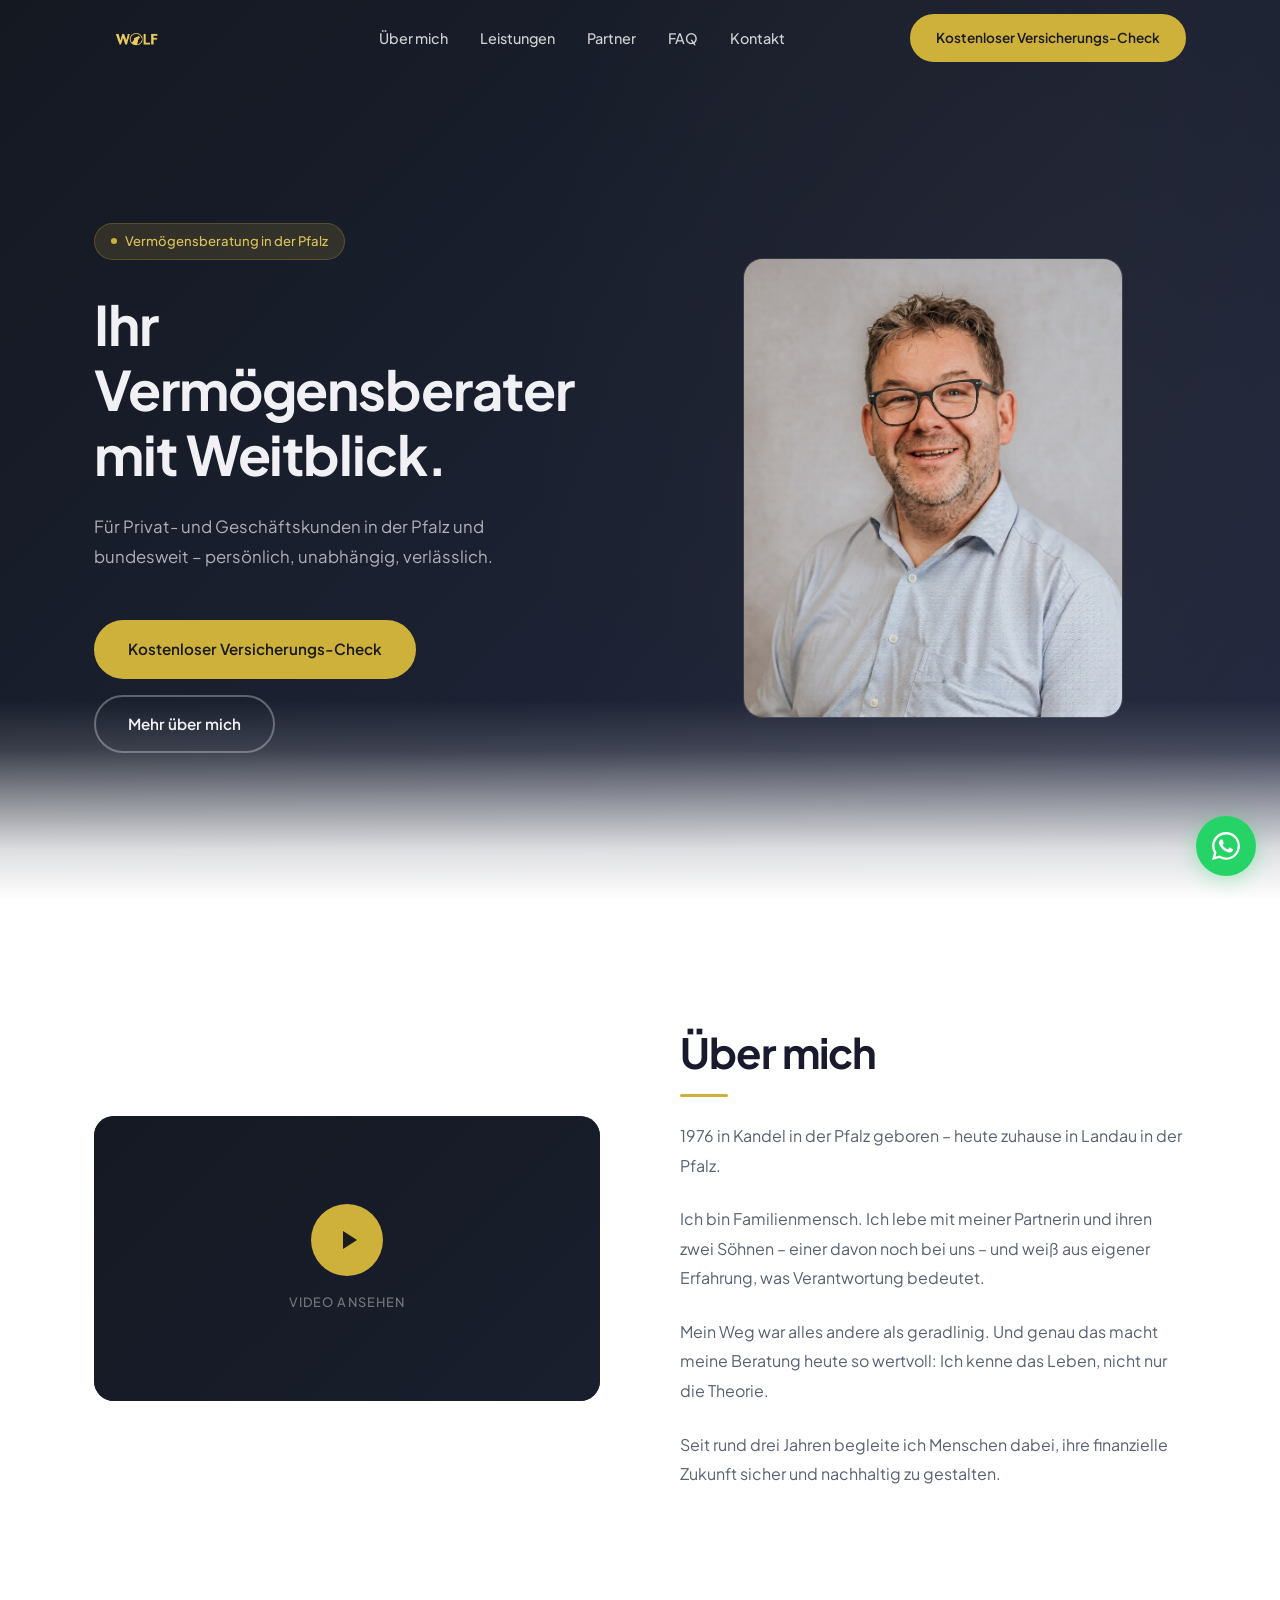
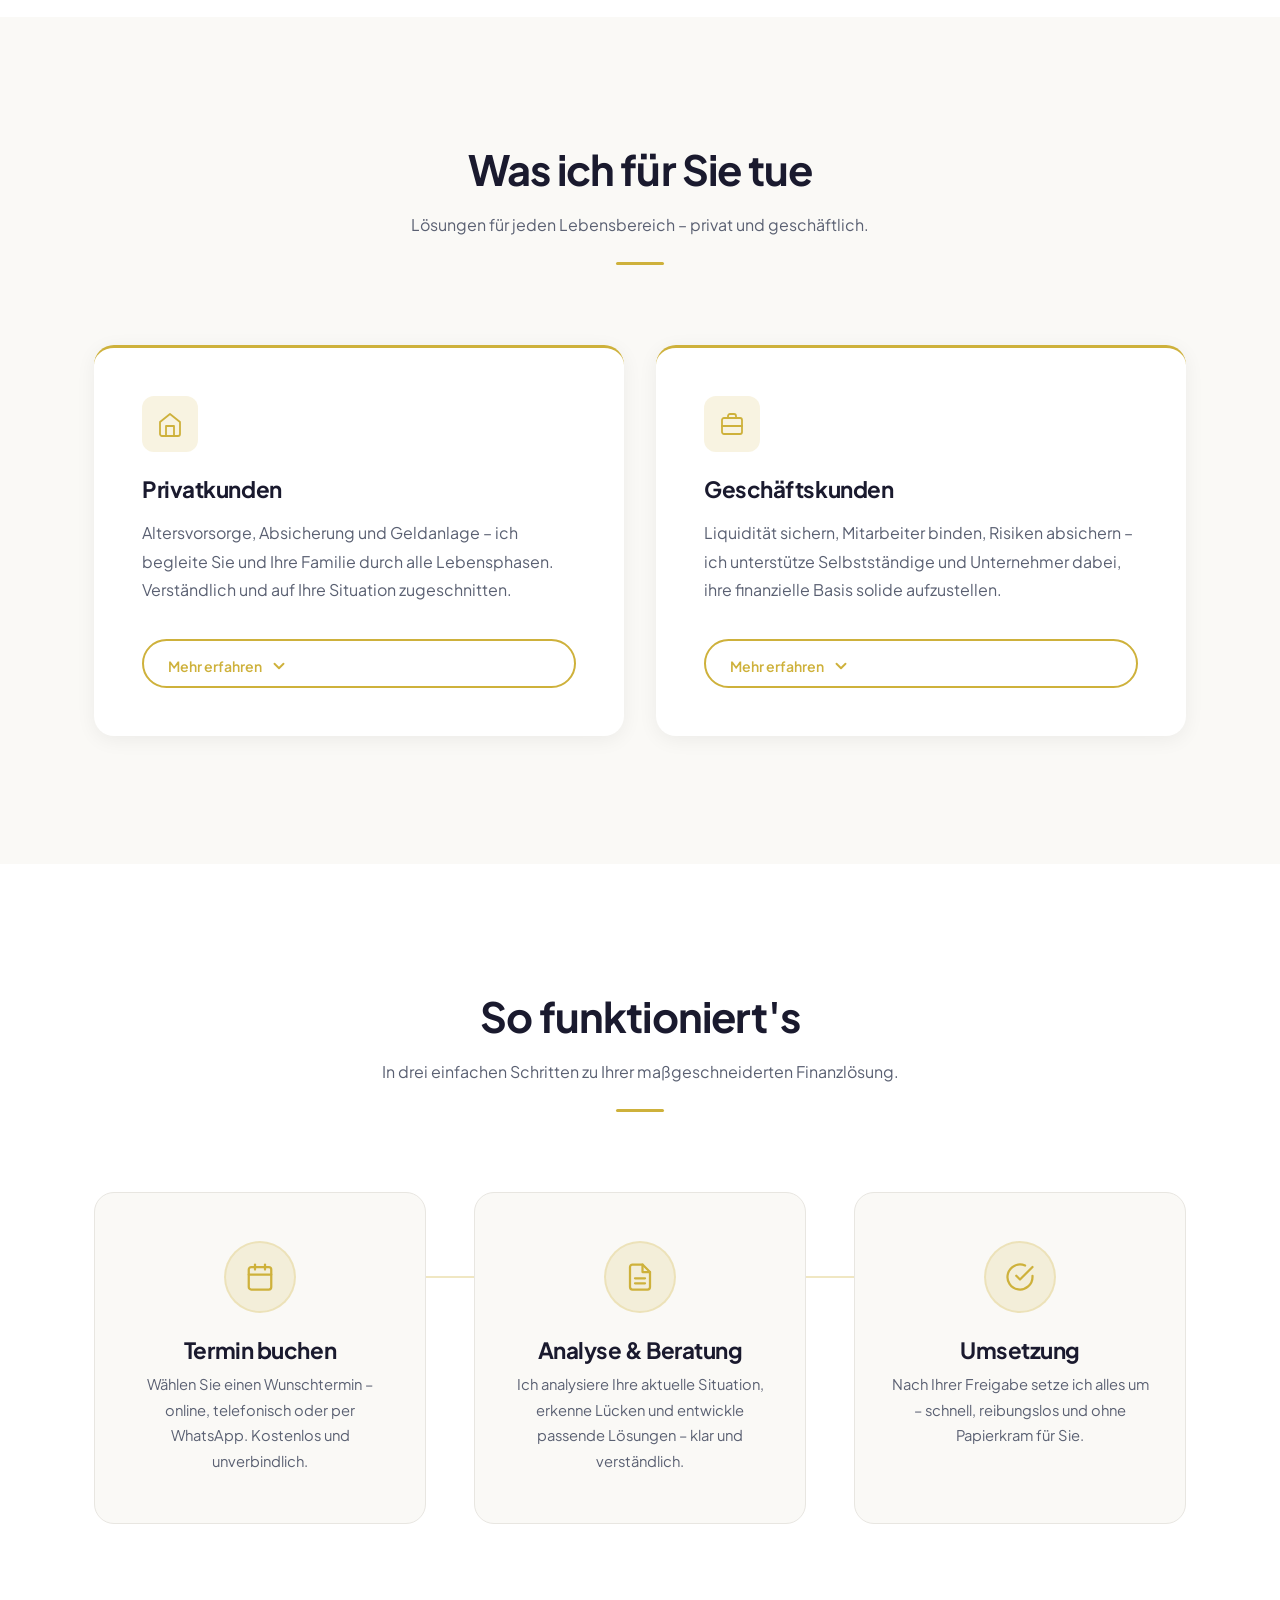
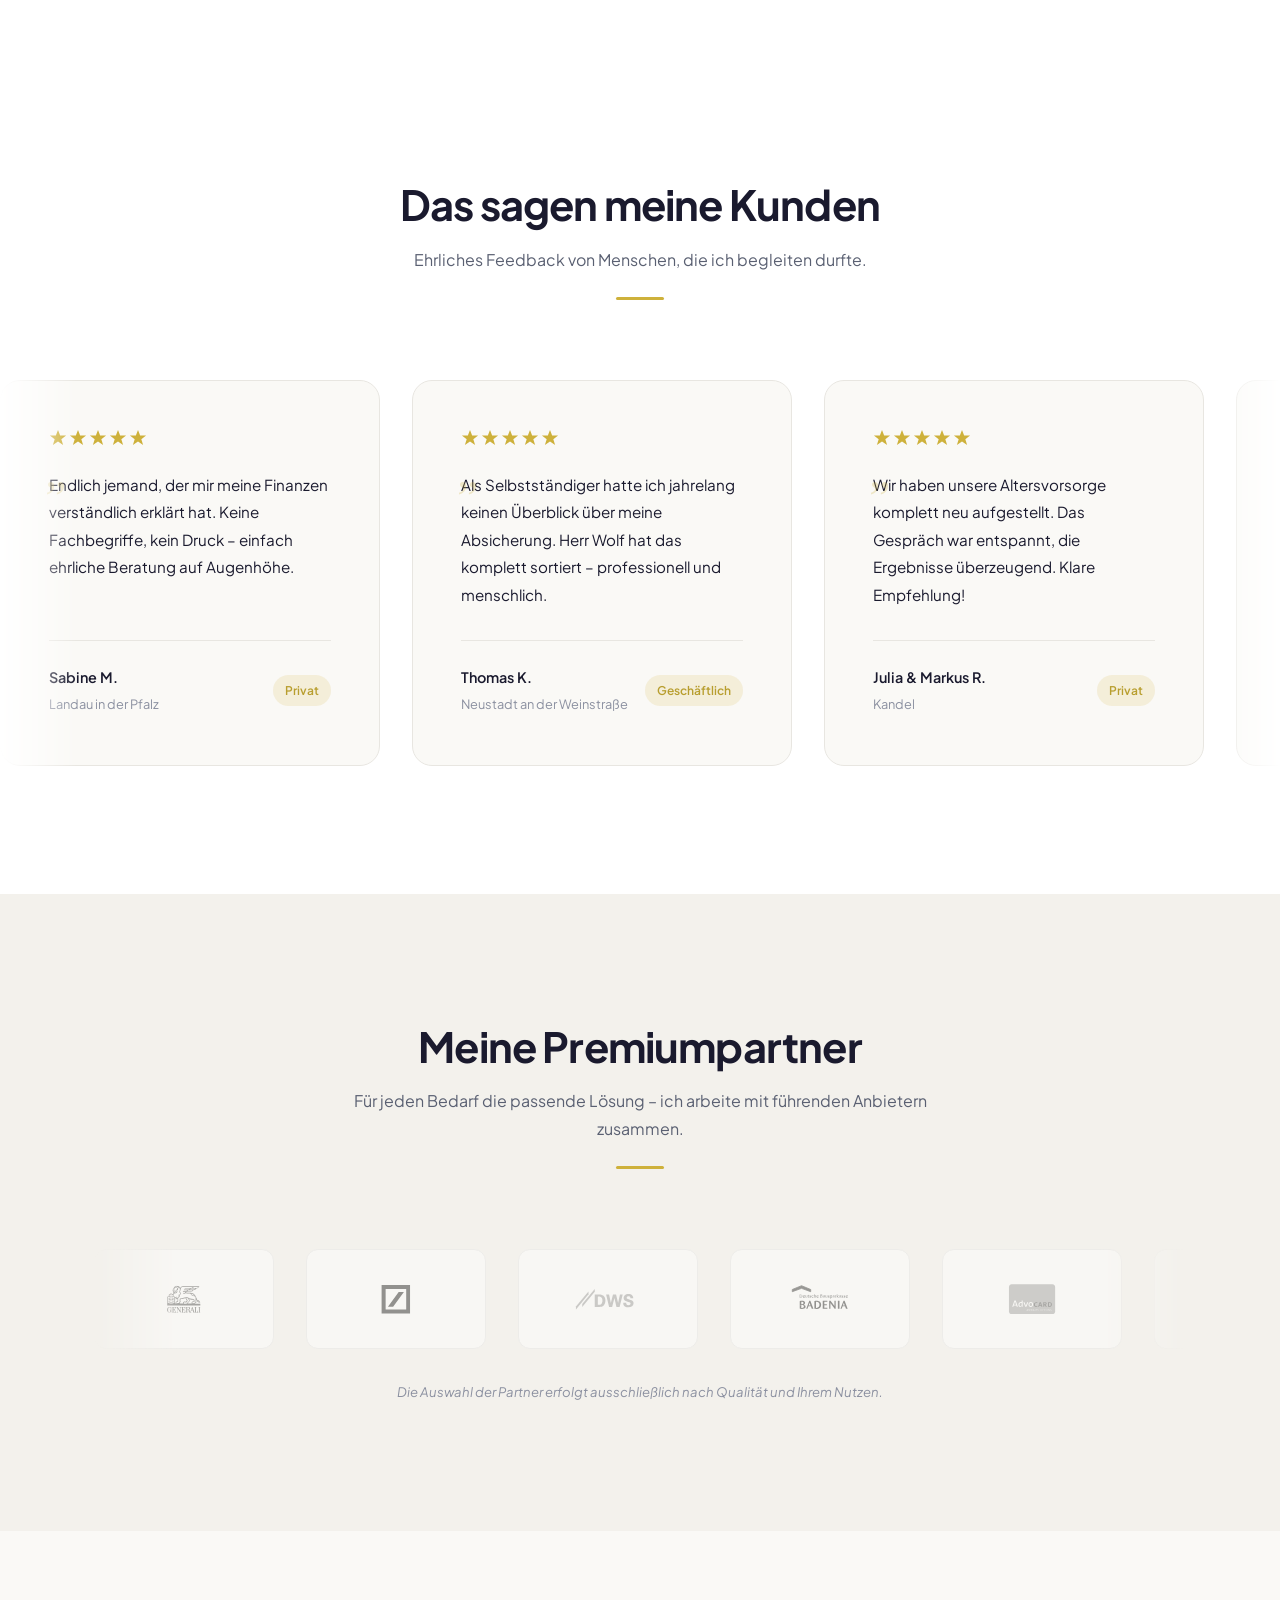
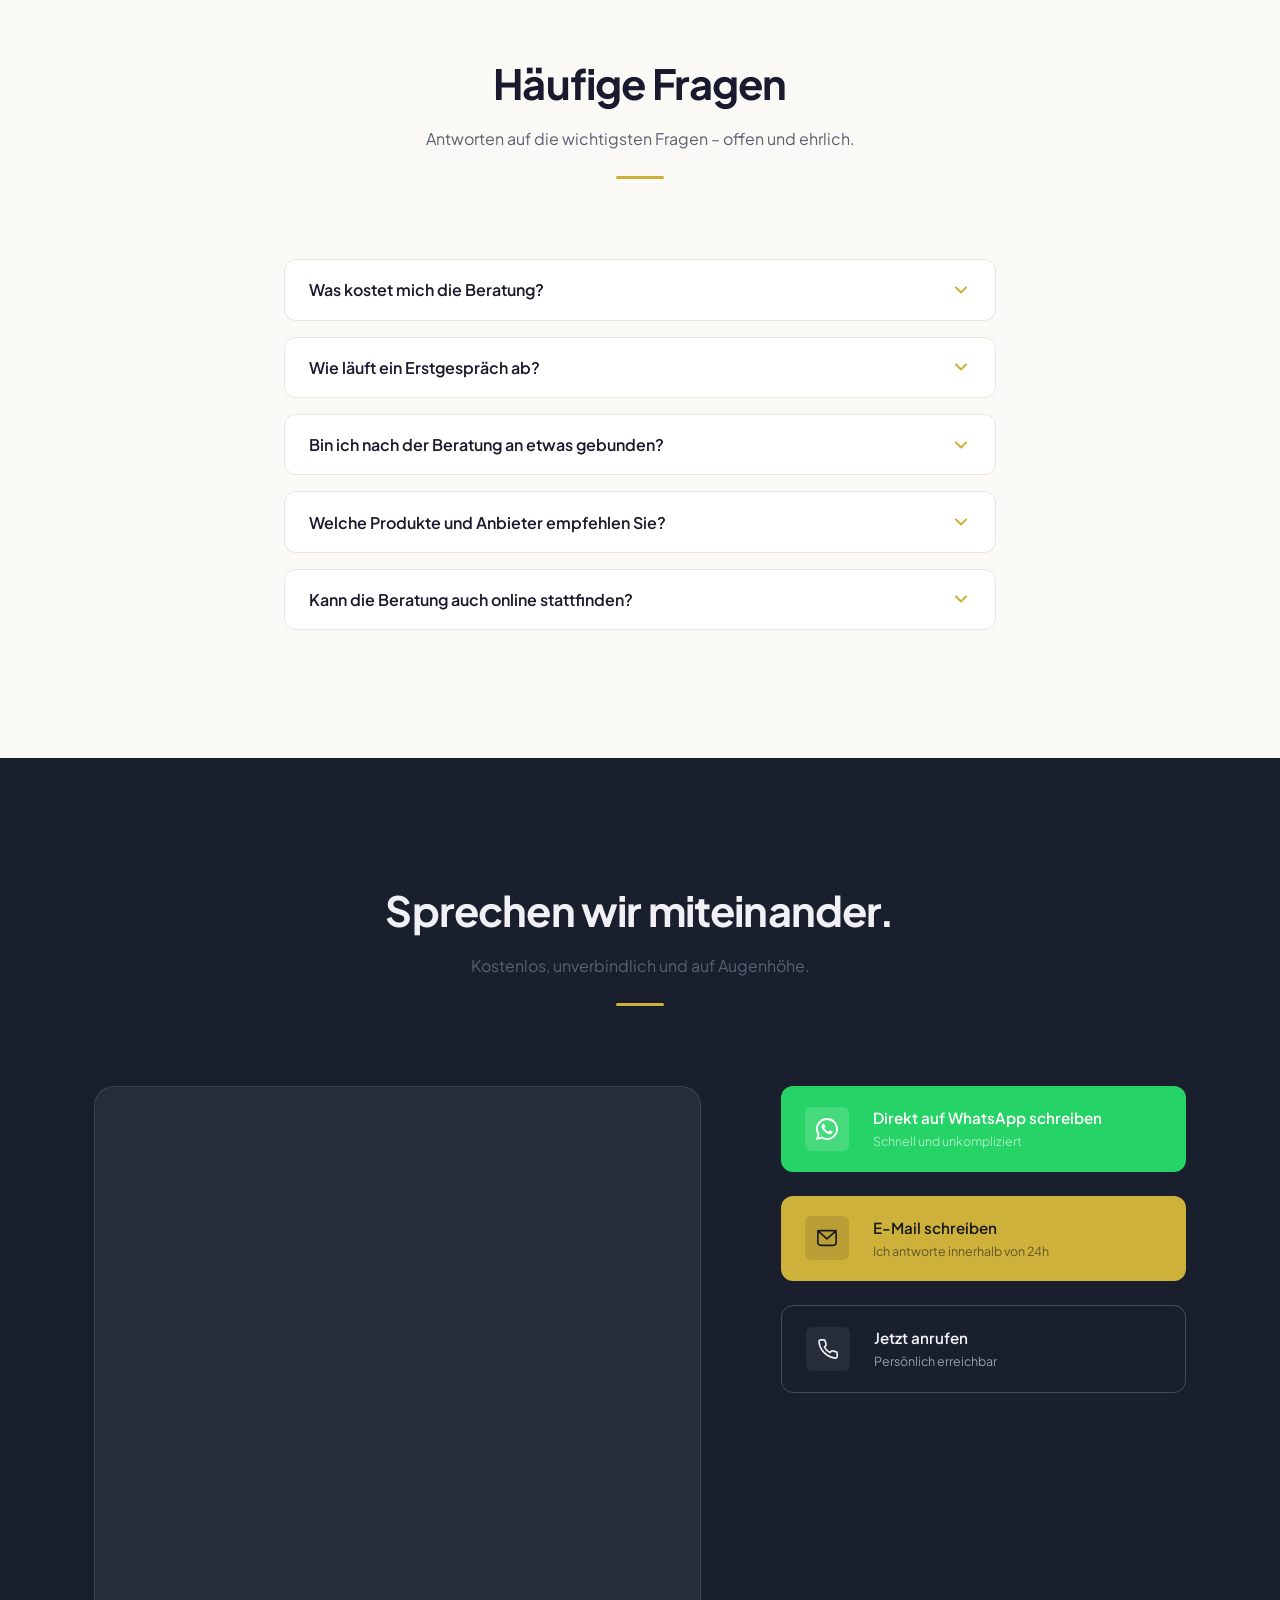
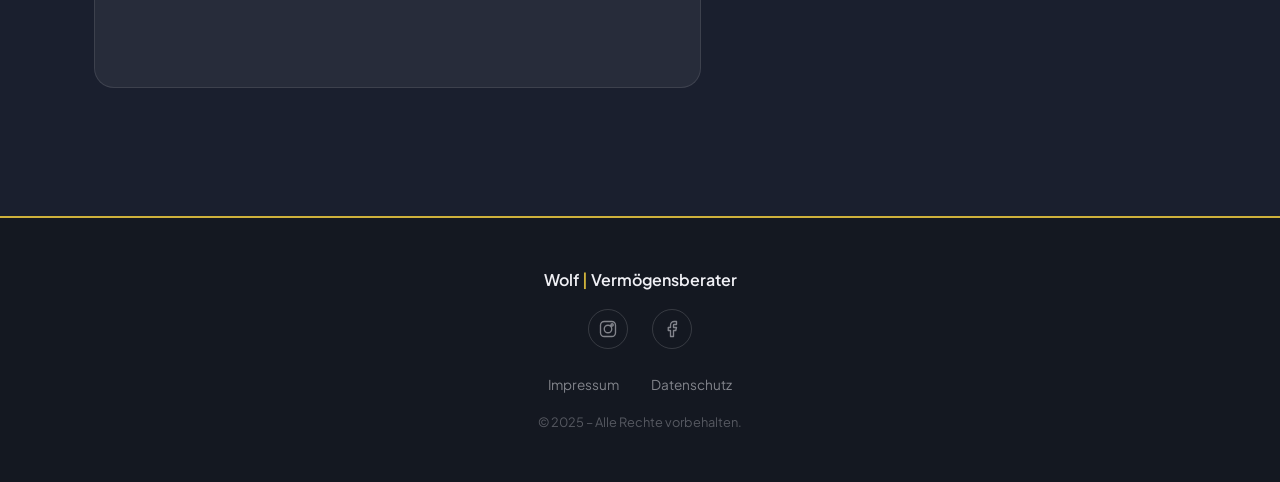
==== index.html @ 0f357155 "fix: move hero section higher on mobile Reduced top padding on tablet (1024px) and mobile (640px) br" ====
<!DOCTYPE html>
<html lang="de">
<head>
  <meta charset="UTF-8">
  <meta name="viewport" content="width=device-width, initial-scale=1.0">
  <title>Wolf – Ihr Vermögensberater in Landau in der Pfalz</title>
  <meta name="description" content="Persönliche Finanzberatung für Privat- und Geschäftskunden in der Pfalz. Altersvorsorge, Absicherung, Geldanlage – jetzt kostenlosen Versicherungs-Check vereinbaren.">
  <meta property="og:title" content="Wolf – Ihr Vermögensberater in Landau in der Pfalz">
  <meta property="og:description" content="Persönliche Finanzberatung für Privat- und Geschäftskunden in der Pfalz. Altersvorsorge, Absicherung, Geldanlage.">
  <meta property="og:type" content="website">
  <meta property="og:locale" content="de_DE">
  <link rel="icon" href="images/wolf-icon.jpeg" type="image/jpeg">
  <link rel="preconnect" href="https://fonts.googleapis.com">
  <link rel="preconnect" href="https://fonts.gstatic.com" crossorigin>
  <link href="https://fonts.googleapis.com/css2?family=Plus+Jakarta+Sans:ital,wght@0,300;0,400;0,500;0,600;0,700;0,800;1,400;1,500&display=swap" rel="stylesheet">
  <link rel="stylesheet" href="css/style.css?v=6">
</head>
<body>

  <!-- ========== NAVIGATION ========== -->
  <nav class="nav" id="nav">
    <div class="nav__container">
      <a class="nav__logo" href="#hero" aria-label="Wolf Vermögensberatung – Startseite">
        <img src="images/wolf-logo-gold.png" alt="Wolf Vermögensberatung Logo" class="nav__logo-white" width="160" height="44">
        <img src="images/wolf-logo-dark.png" alt="Wolf Vermögensberatung Logo" class="nav__logo-dark" width="160" height="44">
      </a>
      <div class="nav__links" id="navLinks">
        <a href="#ueber-mich">Über mich</a>
        <a href="#leistungen">Leistungen</a>
        <a href="#partner">Partner</a>
        <a href="#faq">FAQ</a>
        <a href="#kontakt">Kontakt</a>
        <a href="#kontakt" class="btn btn--gold nav__mobile-cta">Kostenloser Versicherungs-Check</a>
      </div>
      <a href="#kontakt" class="nav__cta btn btn--gold">Kostenloser Versicherungs-Check</a>
      <button class="nav__hamburger" id="hamburger" aria-label="Menü öffnen">
        <span></span>
        <span></span>
        <span></span>
      </button>
    </div>
  </nav>

  <!-- ========== HERO ========== -->
  <section class="hero" id="hero">
    <div class="hero__container">
      <div class="hero__content">
        <div class="hero__badge reveal">
          <span></span> Vermögensberatung in der Pfalz
        </div>
        <h1 class="reveal reveal-delay-1">Ihr Vermögensberater<br>mit Weitblick.</h1>
        <p class="reveal reveal-delay-2">Für Privat- und Geschäftskunden in der Pfalz und bundesweit – persönlich, unabhängig, verlässlich.</p>
        <div class="hero__ctas reveal reveal-delay-3">
          <a href="#kontakt" class="btn btn--gold">Kostenloser Versicherungs-Check</a>
          <a href="#ueber-mich" class="btn btn--ghost">Mehr über mich</a>
        </div>
      </div>
      <div class="hero__portrait reveal reveal-delay-2">
        <div class="hero__portrait-frame">
          <img src="images/portrait.jpg" alt="Wolf – Ihr Vermögensberater in Landau in der Pfalz, lächelnd im hellblauen Hemd" class="hero__portrait-img">
        </div>
      </div>
    </div>
    <div class="hero__scroll">
      <div class="hero__scroll-line"></div>
    </div>
  </section>

  <!-- ========== ÜBER MICH ========== -->
  <section class="about" id="ueber-mich">
    <div class="about__container">
      <div class="about__video reveal">
        <div class="about__video-overlay">
          <button class="about__play-btn" aria-label="Video abspielen">
            <svg viewBox="0 0 24 24" xmlns="http://www.w3.org/2000/svg">
              <polygon points="6,3 20,12 6,21"/>
            </svg>
          </button>
          <span class="about__video-label">Video ansehen</span>
        </div>
      </div>
      <div class="about__content">
        <h2 class="reveal">Über mich</h2>
        <p class="reveal reveal-delay-1">1976 in Kandel in der Pfalz geboren – heute zuhause in Landau in der Pfalz.</p>
        <p class="reveal reveal-delay-2">Ich bin Familienmensch. Ich lebe mit meiner Partnerin und ihren zwei Söhnen – einer davon noch bei uns – und weiß aus eigener Erfahrung, was Verantwortung bedeutet.</p>
        <p class="reveal reveal-delay-3">Mein Weg war alles andere als geradlinig. Und genau das macht meine Beratung heute so wertvoll: Ich kenne das Leben, nicht nur die Theorie.</p>
        <p class="reveal reveal-delay-4">Seit rund drei Jahren begleite ich Menschen dabei, ihre finanzielle Zukunft sicher und nachhaltig zu gestalten.</p>
      </div>
    </div>
  </section>

  <!-- ========== LEISTUNGEN ========== -->
  <section class="services" id="leistungen">
    <div class="services__container">
      <div class="section__header reveal">
        <h2>Was ich für Sie tue</h2>
        <p>Lösungen für jeden Lebensbereich – privat und geschäftlich.</p>
      </div>
      <div class="services__grid">
        <!-- Privatkunden -->
        <div class="services__card reveal">
          <div class="services__card-icon">
            <svg viewBox="0 0 28 28" xmlns="http://www.w3.org/2000/svg">
              <path d="M4 12L14 4l10 8v12a2 2 0 01-2 2H6a2 2 0 01-2-2V12z"/>
              <path d="M10 26V16h8v10"/>
            </svg>
          </div>
          <h3>Privatkunden</h3>
          <p>Altersvorsorge, Absicherung und Geldanlage – ich begleite Sie und Ihre Familie durch alle Lebensphasen. Verständlich und auf Ihre Situation zugeschnitten.</p>
          <div class="services__card-details">
            <ul>
              <li>
                <strong>Altersvorsorge</strong>
                <span>Riester, Rürup, betriebliche & private Vorsorge – individuell auf Ihre Lebenssituation abgestimmt.</span>
              </li>
              <li>
                <strong>Absicherung</strong>
                <span>Berufsunfähigkeit, Haftpflicht, Hausrat, Rechtsschutz – lückenloser Schutz für Sie und Ihre Familie.</span>
              </li>
              <li>
                <strong>Geldanlage</strong>
                <span>Fonds, ETFs und Vermögensaufbau – nachhaltig und auf Ihre Ziele zugeschnitten.</span>
              </li>
              <li>
                <strong>Krankenversicherung</strong>
                <span>GKV-Optimierung oder PKV-Wechsel – transparenter Vergleich und beste Konditionen.</span>
              </li>
            </ul>
            <a href="#kontakt" class="btn btn--gold">Jetzt beraten lassen</a>
          </div>
          <button class="services__card-toggle" aria-expanded="false" aria-label="Details anzeigen">
            <span>Mehr erfahren</span>
            <svg viewBox="0 0 24 24" xmlns="http://www.w3.org/2000/svg"><polyline points="6 9 12 15 18 9"/></svg>
          </button>
        </div>
        <!-- Geschäftskunden -->
        <div class="services__card reveal reveal-delay-1">
          <div class="services__card-icon">
            <svg viewBox="0 0 28 28" xmlns="http://www.w3.org/2000/svg">
              <rect x="4" y="8" width="20" height="16" rx="2"/>
              <path d="M10 8V6a2 2 0 012-2h4a2 2 0 012 2v2"/>
              <line x1="4" y1="16" x2="24" y2="16"/>
            </svg>
          </div>
          <h3>Geschäftskunden</h3>
          <p>Liquidität sichern, Mitarbeiter binden, Risiken absichern – ich unterstütze Selbstständige und Unternehmer dabei, ihre finanzielle Basis solide aufzustellen.</p>
          <div class="services__card-details">
            <ul>
              <li>
                <strong>Betriebliche Altersvorsorge</strong>
                <span>Attraktive bAV-Modelle zur Mitarbeiterbindung mit steuerlichen Vorteilen für Arbeitgeber und Arbeitnehmer.</span>
              </li>
              <li>
                <strong>Betriebliche Absicherung</strong>
                <span>Betriebshaftpflicht, Cyberversicherung, Geschäftsinhalte – Ihr Unternehmen rundum geschützt.</span>
              </li>
              <li>
                <strong>Liquiditätsmanagement</strong>
                <span>Cashflow-Optimierung und strategische Rücklagenbildung für nachhaltiges Wachstum.</span>
              </li>
              <li>
                <strong>Schlüsselpersonenabsicherung</strong>
                <span>Schutz gegen den Ausfall wichtiger Mitarbeiter und Geschäftsführer – für Ihre Betriebskontinuität.</span>
              </li>
            </ul>
            <a href="#kontakt" class="btn btn--gold">Jetzt beraten lassen</a>
          </div>
          <button class="services__card-toggle" aria-expanded="false" aria-label="Details anzeigen">
            <span>Mehr erfahren</span>
            <svg viewBox="0 0 24 24" xmlns="http://www.w3.org/2000/svg"><polyline points="6 9 12 15 18 9"/></svg>
          </button>
        </div>
      </div>
    </div>
  </section>

  <!-- ========== SO FUNKTIONIERT'S ========== -->
  <section class="process" id="prozess">
    <div class="process__container">
      <div class="section__header reveal">
        <h2>So funktioniert's</h2>
        <p>In drei einfachen Schritten zu Ihrer maßgeschneiderten Finanzlösung.</p>
      </div>
      <div class="process__steps">
        <div class="process__card reveal">
          <div class="process__card-icon">
            <svg viewBox="0 0 24 24" xmlns="http://www.w3.org/2000/svg">
              <rect x="3" y="4" width="18" height="18" rx="2"/>
              <line x1="16" y1="2" x2="16" y2="6"/>
              <line x1="8" y1="2" x2="8" y2="6"/>
              <line x1="3" y1="10" x2="21" y2="10"/>
            </svg>
          </div>
          <h3>Termin buchen</h3>
          <p>Wählen Sie einen Wunschtermin – online, telefonisch oder per WhatsApp. Kostenlos und unverbindlich.</p>
        </div>
        <div class="process__card reveal reveal-delay-1">
          <div class="process__card-icon">
            <svg viewBox="0 0 24 24" xmlns="http://www.w3.org/2000/svg">
              <path d="M14 2H6a2 2 0 00-2 2v16a2 2 0 002 2h12a2 2 0 002-2V8z"/>
              <polyline points="14 2 14 8 20 8"/>
              <line x1="16" y1="13" x2="8" y2="13"/>
              <line x1="16" y1="17" x2="8" y2="17"/>
            </svg>
          </div>
          <h3>Analyse & Beratung</h3>
          <p>Ich analysiere Ihre aktuelle Situation, erkenne Lücken und entwickle passende Lösungen – klar und verständlich.</p>
        </div>
        <div class="process__card reveal reveal-delay-2">
          <div class="process__card-icon">
            <svg viewBox="0 0 24 24" xmlns="http://www.w3.org/2000/svg">
              <path d="M22 11.08V12a10 10 0 11-5.93-9.14"/>
              <polyline points="22 4 12 14.01 9 11.01"/>
            </svg>
          </div>
          <h3>Umsetzung</h3>
          <p>Nach Ihrer Freigabe setze ich alles um – schnell, reibungslos und ohne Papierkram für Sie.</p>
        </div>
      </div>
    </div>
  </section>

  <!-- ========== KUNDENERFOLGE ========== -->
  <section class="testimonials" id="kundenerfolge">
    <div class="testimonials__container">
      <div class="section__header reveal">
        <h2>Das sagen meine Kunden</h2>
        <p>Ehrliches Feedback von Menschen, die ich begleiten durfte.</p>
      </div>
      <div class="testimonials__slider reveal">
        <div class="testimonials__track">
          <!-- Original set -->
          <div class="testimonial-card">
            <div class="testimonial-card__stars">
              <svg viewBox="0 0 20 20" fill="currentColor"><path d="M10 1l2.39 6.34H19l-5.3 4.03 1.97 6.53L10 13.97 4.34 17.9l1.97-6.53L1 7.34h6.61z"/></svg>
              <svg viewBox="0 0 20 20" fill="currentColor"><path d="M10 1l2.39 6.34H19l-5.3 4.03 1.97 6.53L10 13.97 4.34 17.9l1.97-6.53L1 7.34h6.61z"/></svg>
              <svg viewBox="0 0 20 20" fill="currentColor"><path d="M10 1l2.39 6.34H19l-5.3 4.03 1.97 6.53L10 13.97 4.34 17.9l1.97-6.53L1 7.34h6.61z"/></svg>
              <svg viewBox="0 0 20 20" fill="currentColor"><path d="M10 1l2.39 6.34H19l-5.3 4.03 1.97 6.53L10 13.97 4.34 17.9l1.97-6.53L1 7.34h6.61z"/></svg>
              <svg viewBox="0 0 20 20" fill="currentColor"><path d="M10 1l2.39 6.34H19l-5.3 4.03 1.97 6.53L10 13.97 4.34 17.9l1.97-6.53L1 7.34h6.61z"/></svg>
            </div>
            <p class="testimonial-card__text">Endlich jemand, der mir meine Finanzen verständlich erklärt hat. Keine Fachbegriffe, kein Druck – einfach ehrliche Beratung auf Augenhöhe.</p>
            <div class="testimonial-card__footer">
              <div>
                <span class="testimonial-card__name">Sabine M.</span>
                <span class="testimonial-card__location">Landau in der Pfalz</span>
              </div>
              <span class="testimonial-card__category">Privat</span>
            </div>
          </div>
          <div class="testimonial-card">
            <div class="testimonial-card__stars">
              <svg viewBox="0 0 20 20" fill="currentColor"><path d="M10 1l2.39 6.34H19l-5.3 4.03 1.97 6.53L10 13.97 4.34 17.9l1.97-6.53L1 7.34h6.61z"/></svg>
              <svg viewBox="0 0 20 20" fill="currentColor"><path d="M10 1l2.39 6.34H19l-5.3 4.03 1.97 6.53L10 13.97 4.34 17.9l1.97-6.53L1 7.34h6.61z"/></svg>
              <svg viewBox="0 0 20 20" fill="currentColor"><path d="M10 1l2.39 6.34H19l-5.3 4.03 1.97 6.53L10 13.97 4.34 17.9l1.97-6.53L1 7.34h6.61z"/></svg>
              <svg viewBox="0 0 20 20" fill="currentColor"><path d="M10 1l2.39 6.34H19l-5.3 4.03 1.97 6.53L10 13.97 4.34 17.9l1.97-6.53L1 7.34h6.61z"/></svg>
              <svg viewBox="0 0 20 20" fill="currentColor"><path d="M10 1l2.39 6.34H19l-5.3 4.03 1.97 6.53L10 13.97 4.34 17.9l1.97-6.53L1 7.34h6.61z"/></svg>
            </div>
            <p class="testimonial-card__text">Als Selbstständiger hatte ich jahrelang keinen Überblick über meine Absicherung. Herr Wolf hat das komplett sortiert – professionell und menschlich.</p>
            <div class="testimonial-card__footer">
              <div>
                <span class="testimonial-card__name">Thomas K.</span>
                <span class="testimonial-card__location">Neustadt an der Weinstraße</span>
              </div>
              <span class="testimonial-card__category">Geschäftlich</span>
            </div>
          </div>
          <div class="testimonial-card">
            <div class="testimonial-card__stars">
              <svg viewBox="0 0 20 20" fill="currentColor"><path d="M10 1l2.39 6.34H19l-5.3 4.03 1.97 6.53L10 13.97 4.34 17.9l1.97-6.53L1 7.34h6.61z"/></svg>
              <svg viewBox="0 0 20 20" fill="currentColor"><path d="M10 1l2.39 6.34H19l-5.3 4.03 1.97 6.53L10 13.97 4.34 17.9l1.97-6.53L1 7.34h6.61z"/></svg>
              <svg viewBox="0 0 20 20" fill="currentColor"><path d="M10 1l2.39 6.34H19l-5.3 4.03 1.97 6.53L10 13.97 4.34 17.9l1.97-6.53L1 7.34h6.61z"/></svg>
              <svg viewBox="0 0 20 20" fill="currentColor"><path d="M10 1l2.39 6.34H19l-5.3 4.03 1.97 6.53L10 13.97 4.34 17.9l1.97-6.53L1 7.34h6.61z"/></svg>
              <svg viewBox="0 0 20 20" fill="currentColor"><path d="M10 1l2.39 6.34H19l-5.3 4.03 1.97 6.53L10 13.97 4.34 17.9l1.97-6.53L1 7.34h6.61z"/></svg>
            </div>
            <p class="testimonial-card__text">Wir haben unsere Altersvorsorge komplett neu aufgestellt. Das Gespräch war entspannt, die Ergebnisse überzeugend. Klare Empfehlung!</p>
            <div class="testimonial-card__footer">
              <div>
                <span class="testimonial-card__name">Julia & Markus R.</span>
                <span class="testimonial-card__location">Kandel</span>
              </div>
              <span class="testimonial-card__category">Privat</span>
            </div>
          </div>
          <div class="testimonial-card">
            <div class="testimonial-card__stars">
              <svg viewBox="0 0 20 20" fill="currentColor"><path d="M10 1l2.39 6.34H19l-5.3 4.03 1.97 6.53L10 13.97 4.34 17.9l1.97-6.53L1 7.34h6.61z"/></svg>
              <svg viewBox="0 0 20 20" fill="currentColor"><path d="M10 1l2.39 6.34H19l-5.3 4.03 1.97 6.53L10 13.97 4.34 17.9l1.97-6.53L1 7.34h6.61z"/></svg>
              <svg viewBox="0 0 20 20" fill="currentColor"><path d="M10 1l2.39 6.34H19l-5.3 4.03 1.97 6.53L10 13.97 4.34 17.9l1.97-6.53L1 7.34h6.61z"/></svg>
              <svg viewBox="0 0 20 20" fill="currentColor"><path d="M10 1l2.39 6.34H19l-5.3 4.03 1.97 6.53L10 13.97 4.34 17.9l1.97-6.53L1 7.34h6.61z"/></svg>
              <svg viewBox="0 0 20 20" fill="currentColor"><path d="M10 1l2.39 6.34H19l-5.3 4.03 1.97 6.53L10 13.97 4.34 17.9l1.97-6.53L1 7.34h6.61z"/></svg>
            </div>
            <p class="testimonial-card__text">Herr Wolf nimmt sich die Zeit, die man braucht. Kein Schema F, sondern echte individuelle Lösungen. So stelle ich mir Beratung vor.</p>
            <div class="testimonial-card__footer">
              <div>
                <span class="testimonial-card__name">Andreas B.</span>
                <span class="testimonial-card__location">Germersheim</span>
              </div>
              <span class="testimonial-card__category">Privat</span>
            </div>
          </div>
          <div class="testimonial-card">
            <div class="testimonial-card__stars">
              <svg viewBox="0 0 20 20" fill="currentColor"><path d="M10 1l2.39 6.34H19l-5.3 4.03 1.97 6.53L10 13.97 4.34 17.9l1.97-6.53L1 7.34h6.61z"/></svg>
              <svg viewBox="0 0 20 20" fill="currentColor"><path d="M10 1l2.39 6.34H19l-5.3 4.03 1.97 6.53L10 13.97 4.34 17.9l1.97-6.53L1 7.34h6.61z"/></svg>
              <svg viewBox="0 0 20 20" fill="currentColor"><path d="M10 1l2.39 6.34H19l-5.3 4.03 1.97 6.53L10 13.97 4.34 17.9l1.97-6.53L1 7.34h6.61z"/></svg>
              <svg viewBox="0 0 20 20" fill="currentColor"><path d="M10 1l2.39 6.34H19l-5.3 4.03 1.97 6.53L10 13.97 4.34 17.9l1.97-6.53L1 7.34h6.61z"/></svg>
              <svg viewBox="0 0 20 20" fill="currentColor"><path d="M10 1l2.39 6.34H19l-5.3 4.03 1.97 6.53L10 13.97 4.34 17.9l1.97-6.53L1 7.34h6.61z"/></svg>
            </div>
            <p class="testimonial-card__text">Für mein Unternehmen hat er eine betriebliche Altersvorsorge aufgesetzt, die meine Mitarbeiter begeistert. Toller Service, schnelle Umsetzung.</p>
            <div class="testimonial-card__footer">
              <div>
                <span class="testimonial-card__name">Stefan W.</span>
                <span class="testimonial-card__location">Landau in der Pfalz</span>
              </div>
              <span class="testimonial-card__category">Geschäftlich</span>
            </div>
          </div>
          <!-- Duplicate set for seamless loop -->
          <div class="testimonial-card">
            <div class="testimonial-card__stars">
              <svg viewBox="0 0 20 20" fill="currentColor"><path d="M10 1l2.39 6.34H19l-5.3 4.03 1.97 6.53L10 13.97 4.34 17.9l1.97-6.53L1 7.34h6.61z"/></svg>
              <svg viewBox="0 0 20 20" fill="currentColor"><path d="M10 1l2.39 6.34H19l-5.3 4.03 1.97 6.53L10 13.97 4.34 17.9l1.97-6.53L1 7.34h6.61z"/></svg>
              <svg viewBox="0 0 20 20" fill="currentColor"><path d="M10 1l2.39 6.34H19l-5.3 4.03 1.97 6.53L10 13.97 4.34 17.9l1.97-6.53L1 7.34h6.61z"/></svg>
              <svg viewBox="0 0 20 20" fill="currentColor"><path d="M10 1l2.39 6.34H19l-5.3 4.03 1.97 6.53L10 13.97 4.34 17.9l1.97-6.53L1 7.34h6.61z"/></svg>
              <svg viewBox="0 0 20 20" fill="currentColor"><path d="M10 1l2.39 6.34H19l-5.3 4.03 1.97 6.53L10 13.97 4.34 17.9l1.97-6.53L1 7.34h6.61z"/></svg>
            </div>
            <p class="testimonial-card__text">Endlich jemand, der mir meine Finanzen verständlich erklärt hat. Keine Fachbegriffe, kein Druck – einfach ehrliche Beratung auf Augenhöhe.</p>
            <div class="testimonial-card__footer">
              <div>
                <span class="testimonial-card__name">Sabine M.</span>
                <span class="testimonial-card__location">Landau in der Pfalz</span>
              </div>
              <span class="testimonial-card__category">Privat</span>
            </div>
          </div>
          <div class="testimonial-card">
            <div class="testimonial-card__stars">
              <svg viewBox="0 0 20 20" fill="currentColor"><path d="M10 1l2.39 6.34H19l-5.3 4.03 1.97 6.53L10 13.97 4.34 17.9l1.97-6.53L1 7.34h6.61z"/></svg>
              <svg viewBox="0 0 20 20" fill="currentColor"><path d="M10 1l2.39 6.34H19l-5.3 4.03 1.97 6.53L10 13.97 4.34 17.9l1.97-6.53L1 7.34h6.61z"/></svg>
              <svg viewBox="0 0 20 20" fill="currentColor"><path d="M10 1l2.39 6.34H19l-5.3 4.03 1.97 6.53L10 13.97 4.34 17.9l1.97-6.53L1 7.34h6.61z"/></svg>
              <svg viewBox="0 0 20 20" fill="currentColor"><path d="M10 1l2.39 6.34H19l-5.3 4.03 1.97 6.53L10 13.97 4.34 17.9l1.97-6.53L1 7.34h6.61z"/></svg>
              <svg viewBox="0 0 20 20" fill="currentColor"><path d="M10 1l2.39 6.34H19l-5.3 4.03 1.97 6.53L10 13.97 4.34 17.9l1.97-6.53L1 7.34h6.61z"/></svg>
            </div>
            <p class="testimonial-card__text">Als Selbstständiger hatte ich jahrelang keinen Überblick über meine Absicherung. Herr Wolf hat das komplett sortiert – professionell und menschlich.</p>
            <div class="testimonial-card__footer">
              <div>
                <span class="testimonial-card__name">Thomas K.</span>
                <span class="testimonial-card__location">Neustadt an der Weinstraße</span>
              </div>
              <span class="testimonial-card__category">Geschäftlich</span>
            </div>
          </div>
          <div class="testimonial-card">
            <div class="testimonial-card__stars">
              <svg viewBox="0 0 20 20" fill="currentColor"><path d="M10 1l2.39 6.34H19l-5.3 4.03 1.97 6.53L10 13.97 4.34 17.9l1.97-6.53L1 7.34h6.61z"/></svg>
              <svg viewBox="0 0 20 20" fill="currentColor"><path d="M10 1l2.39 6.34H19l-5.3 4.03 1.97 6.53L10 13.97 4.34 17.9l1.97-6.53L1 7.34h6.61z"/></svg>
              <svg viewBox="0 0 20 20" fill="currentColor"><path d="M10 1l2.39 6.34H19l-5.3 4.03 1.97 6.53L10 13.97 4.34 17.9l1.97-6.53L1 7.34h6.61z"/></svg>
              <svg viewBox="0 0 20 20" fill="currentColor"><path d="M10 1l2.39 6.34H19l-5.3 4.03 1.97 6.53L10 13.97 4.34 17.9l1.97-6.53L1 7.34h6.61z"/></svg>
              <svg viewBox="0 0 20 20" fill="currentColor"><path d="M10 1l2.39 6.34H19l-5.3 4.03 1.97 6.53L10 13.97 4.34 17.9l1.97-6.53L1 7.34h6.61z"/></svg>
            </div>
            <p class="testimonial-card__text">Wir haben unsere Altersvorsorge komplett neu aufgestellt. Das Gespräch war entspannt, die Ergebnisse überzeugend. Klare Empfehlung!</p>
            <div class="testimonial-card__footer">
              <div>
                <span class="testimonial-card__name">Julia & Markus R.</span>
                <span class="testimonial-card__location">Kandel</span>
              </div>
              <span class="testimonial-card__category">Privat</span>
            </div>
          </div>
          <div class="testimonial-card">
            <div class="testimonial-card__stars">
              <svg viewBox="0 0 20 20" fill="currentColor"><path d="M10 1l2.39 6.34H19l-5.3 4.03 1.97 6.53L10 13.97 4.34 17.9l1.97-6.53L1 7.34h6.61z"/></svg>
              <svg viewBox="0 0 20 20" fill="currentColor"><path d="M10 1l2.39 6.34H19l-5.3 4.03 1.97 6.53L10 13.97 4.34 17.9l1.97-6.53L1 7.34h6.61z"/></svg>
              <svg viewBox="0 0 20 20" fill="currentColor"><path d="M10 1l2.39 6.34H19l-5.3 4.03 1.97 6.53L10 13.97 4.34 17.9l1.97-6.53L1 7.34h6.61z"/></svg>
              <svg viewBox="0 0 20 20" fill="currentColor"><path d="M10 1l2.39 6.34H19l-5.3 4.03 1.97 6.53L10 13.97 4.34 17.9l1.97-6.53L1 7.34h6.61z"/></svg>
              <svg viewBox="0 0 20 20" fill="currentColor"><path d="M10 1l2.39 6.34H19l-5.3 4.03 1.97 6.53L10 13.97 4.34 17.9l1.97-6.53L1 7.34h6.61z"/></svg>
            </div>
            <p class="testimonial-card__text">Herr Wolf nimmt sich die Zeit, die man braucht. Kein Schema F, sondern echte individuelle Lösungen. So stelle ich mir Beratung vor.</p>
            <div class="testimonial-card__footer">
              <div>
                <span class="testimonial-card__name">Andreas B.</span>
                <span class="testimonial-card__location">Germersheim</span>
              </div>
              <span class="testimonial-card__category">Privat</span>
            </div>
          </div>
          <div class="testimonial-card">
            <div class="testimonial-card__stars">
              <svg viewBox="0 0 20 20" fill="currentColor"><path d="M10 1l2.39 6.34H19l-5.3 4.03 1.97 6.53L10 13.97 4.34 17.9l1.97-6.53L1 7.34h6.61z"/></svg>
              <svg viewBox="0 0 20 20" fill="currentColor"><path d="M10 1l2.39 6.34H19l-5.3 4.03 1.97 6.53L10 13.97 4.34 17.9l1.97-6.53L1 7.34h6.61z"/></svg>
              <svg viewBox="0 0 20 20" fill="currentColor"><path d="M10 1l2.39 6.34H19l-5.3 4.03 1.97 6.53L10 13.97 4.34 17.9l1.97-6.53L1 7.34h6.61z"/></svg>
              <svg viewBox="0 0 20 20" fill="currentColor"><path d="M10 1l2.39 6.34H19l-5.3 4.03 1.97 6.53L10 13.97 4.34 17.9l1.97-6.53L1 7.34h6.61z"/></svg>
              <svg viewBox="0 0 20 20" fill="currentColor"><path d="M10 1l2.39 6.34H19l-5.3 4.03 1.97 6.53L10 13.97 4.34 17.9l1.97-6.53L1 7.34h6.61z"/></svg>
            </div>
            <p class="testimonial-card__text">Für mein Unternehmen hat er eine betriebliche Altersvorsorge aufgesetzt, die meine Mitarbeiter begeistert. Toller Service, schnelle Umsetzung.</p>
            <div class="testimonial-card__footer">
              <div>
                <span class="testimonial-card__name">Stefan W.</span>
                <span class="testimonial-card__location">Landau in der Pfalz</span>
              </div>
              <span class="testimonial-card__category">Geschäftlich</span>
            </div>
          </div>
        </div>
      </div>
    </div>
  </section>

  <!-- ========== PREMIUMPARTNER ========== -->
  <section class="partners" id="partner">
    <div class="partners__container">
      <div class="section__header reveal">
        <h2>Meine Premiumpartner</h2>
        <p>Für jeden Bedarf die passende Lösung – ich arbeite mit führenden Anbietern zusammen.</p>
      </div>
      <div class="partners__slider reveal">
        <div class="partners__track">
          <!-- Original set (12 Partner) -->
          <div class="partners__item"><img src="images/partners/generali.svg" alt="Generali"></div>
          <div class="partners__item"><img src="images/partners/deutsche-bank.svg" alt="Deutsche Bank"></div>
          <div class="partners__item"><img src="images/partners/dws.svg" alt="DWS"></div>
          <div class="partners__item"><img src="images/partners/badenia.svg" alt="Deutsche Bausparkasse Badenia"></div>
          <div class="partners__item"><img src="images/partners/advocard.svg" alt="ADVOCARD"></div>
          <div class="partners__item"><img src="images/partners/deutsche-verrechnungsstelle.svg" alt="Deutsche Verrechnungsstelle"></div>
          <div class="partners__item"><img src="images/partners/allianz-gi.svg" alt="Allianz Global Investors"></div>
          <div class="partners__item"><img src="images/partners/geiger.svg" alt="Geiger Edelmetalle"></div>
          <div class="partners__item"><img src="images/partners/commerzbank.svg" alt="Commerzbank"></div>
          <div class="partners__item"><img src="images/partners/hypovereinsbank.svg" alt="HypoVereinsbank"></div>
          <div class="partners__item"><img src="images/partners/santander.svg" alt="Santander"></div>
          <div class="partners__item"><img src="images/partners/bkk-linde.svg" alt="BKK Linde"></div>
          <!-- Duplicate set for seamless loop -->
          <div class="partners__item"><img src="images/partners/generali.svg" alt="Generali"></div>
          <div class="partners__item"><img src="images/partners/deutsche-bank.svg" alt="Deutsche Bank"></div>
          <div class="partners__item"><img src="images/partners/dws.svg" alt="DWS"></div>
          <div class="partners__item"><img src="images/partners/badenia.svg" alt="Deutsche Bausparkasse Badenia"></div>
          <div class="partners__item"><img src="images/partners/advocard.svg" alt="ADVOCARD"></div>
          <div class="partners__item"><img src="images/partners/deutsche-verrechnungsstelle.svg" alt="Deutsche Verrechnungsstelle"></div>
          <div class="partners__item"><img src="images/partners/allianz-gi.svg" alt="Allianz Global Investors"></div>
          <div class="partners__item"><img src="images/partners/geiger.svg" alt="Geiger Edelmetalle"></div>
          <div class="partners__item"><img src="images/partners/commerzbank.svg" alt="Commerzbank"></div>
          <div class="partners__item"><img src="images/partners/hypovereinsbank.svg" alt="HypoVereinsbank"></div>
          <div class="partners__item"><img src="images/partners/santander.svg" alt="Santander"></div>
          <div class="partners__item"><img src="images/partners/bkk-linde.svg" alt="BKK Linde"></div>
        </div>
      </div>
      <p class="partners__disclaimer reveal">Die Auswahl der Partner erfolgt ausschließlich nach Qualität und Ihrem Nutzen.</p>
    </div>
  </section>

  <!-- ========== FAQ ========== -->
  <section class="faq" id="faq">
    <div class="faq__container">
      <div class="section__header reveal">
        <h2>Häufige Fragen</h2>
        <p>Antworten auf die wichtigsten Fragen – offen und ehrlich.</p>
      </div>
      <div class="faq__list">
        <div class="faq__item reveal">
          <button class="faq__question" aria-expanded="false">
            <span>Was kostet mich die Beratung?</span>
            <svg viewBox="0 0 24 24" xmlns="http://www.w3.org/2000/svg"><polyline points="6 9 12 15 18 9"/></svg>
          </button>
          <div class="faq__answer">
            <p>Meine Beratung ist für Sie kostenlos. Ich werde über die Produktanbieter vergütet – so profitieren Sie von professioneller Beratung ohne eigene Kosten.</p>
          </div>
        </div>
        <div class="faq__item reveal reveal-delay-1">
          <button class="faq__question" aria-expanded="false">
            <span>Wie läuft ein Erstgespräch ab?</span>
            <svg viewBox="0 0 24 24" xmlns="http://www.w3.org/2000/svg"><polyline points="6 9 12 15 18 9"/></svg>
          </button>
          <div class="faq__answer">
            <p>Wir lernen uns kennen, ich höre Ihnen zu und verstehe Ihre Situation. Gemeinsam schauen wir, wo Sie stehen und wo Handlungsbedarf besteht. Kein Verkaufsdruck, kein Fachchinesisch.</p>
          </div>
        </div>
        <div class="faq__item reveal reveal-delay-2">
          <button class="faq__question" aria-expanded="false">
            <span>Bin ich nach der Beratung an etwas gebunden?</span>
            <svg viewBox="0 0 24 24" xmlns="http://www.w3.org/2000/svg"><polyline points="6 9 12 15 18 9"/></svg>
          </button>
          <div class="faq__answer">
            <p>Nein, absolut nicht. Das Erstgespräch und der Versicherungs-Check sind komplett unverbindlich. Sie entscheiden selbst, ob und wann Sie handeln möchten.</p>
          </div>
        </div>
        <div class="faq__item reveal reveal-delay-3">
          <button class="faq__question" aria-expanded="false">
            <span>Welche Produkte und Anbieter empfehlen Sie?</span>
            <svg viewBox="0 0 24 24" xmlns="http://www.w3.org/2000/svg"><polyline points="6 9 12 15 18 9"/></svg>
          </button>
          <div class="faq__answer">
            <p>Ich arbeite mit einer breiten Auswahl renommierter Partner zusammen – von Generali über Deutsche Bank bis Allianz. So finde ich für jeden Bedarf die beste Lösung, nicht nur die einer einzigen Gesellschaft.</p>
          </div>
        </div>
        <div class="faq__item reveal reveal-delay-4">
          <button class="faq__question" aria-expanded="false">
            <span>Kann die Beratung auch online stattfinden?</span>
            <svg viewBox="0 0 24 24" xmlns="http://www.w3.org/2000/svg"><polyline points="6 9 12 15 18 9"/></svg>
          </button>
          <div class="faq__answer">
            <p>Selbstverständlich. Ob persönlich in Landau, per Videocall oder telefonisch – ich richte mich ganz nach Ihnen. Viele meiner Kunden schätzen die Flexibilität der Online-Beratung.</p>
          </div>
        </div>
      </div>
    </div>
  </section>

  <!-- ========== KONTAKT & TERMINBUCHUNG ========== -->
  <section class="contact" id="kontakt">
    <div class="contact__container">
      <div class="section__header reveal">
        <h2>Sprechen wir miteinander.</h2>
        <p>Kostenlos, unverbindlich und auf Augenhöhe.</p>
      </div>
      <div class="contact__grid">
        <!-- Kalender-Widget -->
        <div class="contact__calendar reveal">
          <iframe src="https://app.unchainedai.co/widget/booking/0HLhT556qZXKCpuTDabg" style="width: 100%; border: none; overflow: hidden; min-height: 600px; border-radius: var(--radius-lg);" scrolling="no" id="0HLhT556qZXKCpuTDabg_1772282984004"></iframe>
        </div>
        <!-- Kontakt-Optionen -->
        <div class="contact__options reveal reveal-delay-1">
          <!-- WhatsApp -->
          <a href="https://wa.me/4915118518147" class="contact__btn contact__btn--whatsapp" target="_blank" rel="noopener noreferrer">
            <div class="contact__btn-icon">
              <svg viewBox="0 0 24 24" xmlns="http://www.w3.org/2000/svg"><path d="M17.472 14.382c-.297-.149-1.758-.867-2.03-.967-.273-.099-.471-.148-.67.15-.197.297-.767.966-.94 1.164-.173.199-.347.223-.644.075-.297-.15-1.255-.463-2.39-1.475-.883-.788-1.48-1.761-1.653-2.059-.173-.297-.018-.458.13-.606.134-.133.298-.347.446-.52.149-.174.198-.298.298-.497.099-.198.05-.371-.025-.52-.075-.149-.669-1.612-.916-2.207-.242-.579-.487-.5-.669-.51-.173-.008-.371-.01-.57-.01-.198 0-.52.074-.792.372-.272.297-1.04 1.016-1.04 2.479 0 1.462 1.065 2.875 1.213 3.074.149.198 2.096 3.2 5.077 4.487.709.306 1.262.489 1.694.625.712.227 1.36.195 1.871.118.571-.085 1.758-.719 2.006-1.413.248-.694.248-1.289.173-1.413-.074-.124-.272-.198-.57-.347zM12.05 21.785h-.013a9.927 9.927 0 01-5.055-1.387l-.362-.215-3.757.986 1.004-3.666-.236-.376A9.93 9.93 0 012.07 12.05C2.073 6.545 6.548 2.07 12.063 2.07a9.93 9.93 0 017.021 2.91 9.93 9.93 0 012.908 7.024c-.003 5.505-4.48 9.98-9.985 9.98h-.004zM20.52 3.449C18.247 1.226 15.237 0 12.05 0 5.463 0 .104 5.335.101 11.893c-.001 2.096.547 4.142 1.588 5.945L.057 24l6.305-1.654a11.882 11.882 0 005.683 1.448h.005C18.538 23.794 23.9 18.459 23.9 11.9c.001-3.175-1.234-6.16-3.48-8.451z"/></svg>
            </div>
            <div class="contact__btn-text">
              Direkt auf WhatsApp schreiben
              <small>Schnell und unkompliziert</small>
            </div>
          </a>
          <!-- E-Mail -->
          <a href="mailto:" class="contact__btn contact__btn--email">
            <div class="contact__btn-icon">
              <svg viewBox="0 0 24 24" xmlns="http://www.w3.org/2000/svg">
                <rect x="2" y="4" width="20" height="16" rx="3"/>
                <polyline points="2,4 12,13 22,4"/>
              </svg>
            </div>
            <div class="contact__btn-text">
              E-Mail schreiben
              <small>Ich antworte innerhalb von 24h</small>
            </div>
          </a>
          <!-- Telefon -->
          <a href="tel:" class="contact__btn contact__btn--phone">
            <div class="contact__btn-icon">
              <svg viewBox="0 0 24 24" xmlns="http://www.w3.org/2000/svg">
                <path d="M22 16.92v3a2 2 0 01-2.18 2 19.79 19.79 0 01-8.63-3.07 19.5 19.5 0 01-6-6 19.79 19.79 0 01-3.07-8.67A2 2 0 014.11 2h3a2 2 0 012 1.72 12.84 12.84 0 00.7 2.81 2 2 0 01-.45 2.11L8.09 9.91a16 16 0 006 6l1.27-1.27a2 2 0 012.11-.45 12.84 12.84 0 002.81.7A2 2 0 0122 16.92z"/>
              </svg>
            </div>
            <div class="contact__btn-text">
              Jetzt anrufen
              <small>Persönlich erreichbar</small>
            </div>
          </a>
        </div>
      </div>
    </div>
  </section>

  <!-- ========== FOOTER ========== -->
  <footer class="footer">
    <div class="footer__container">
      <p class="footer__brand">Wolf <span>|</span> Vermögensberater</p>
      <div class="footer__social">
        <a href="#" target="_blank" rel="noopener noreferrer" aria-label="Instagram">
          <svg viewBox="0 0 24 24" xmlns="http://www.w3.org/2000/svg">
            <rect x="2" y="2" width="20" height="20" rx="5"/>
            <circle cx="12" cy="12" r="5"/>
            <circle cx="17.5" cy="6.5" r="1.5"/>
          </svg>
        </a>
        <a href="#" target="_blank" rel="noopener noreferrer" aria-label="Facebook">
          <svg viewBox="0 0 24 24" xmlns="http://www.w3.org/2000/svg">
            <path d="M18 2h-3a5 5 0 00-5 5v3H7v4h3v8h4v-8h3l1-4h-4V7a1 1 0 011-1h3z"/>
          </svg>
        </a>
      </div>
      <div class="footer__links">
        <a href="impressum.html">Impressum</a>
        <a href="datenschutz.html">Datenschutz</a>
      </div>
      <p class="footer__copy">&copy; 2025 – Alle Rechte vorbehalten.</p>
    </div>
  </footer>

  <!-- Floating WhatsApp Button -->
  <a href="https://wa.me/4915118518147" class="whatsapp-float" target="_blank" rel="noopener noreferrer" aria-label="WhatsApp Kontakt">
    <svg viewBox="0 0 24 24" xmlns="http://www.w3.org/2000/svg"><path d="M17.472 14.382c-.297-.149-1.758-.867-2.03-.967-.273-.099-.471-.148-.67.15-.197.297-.767.966-.94 1.164-.173.199-.347.223-.644.075-.297-.15-1.255-.463-2.39-1.475-.883-.788-1.48-1.761-1.653-2.059-.173-.297-.018-.458.13-.606.134-.133.298-.347.446-.52.149-.174.198-.298.298-.497.099-.198.05-.371-.025-.52-.075-.149-.669-1.612-.916-2.207-.242-.579-.487-.5-.669-.51-.173-.008-.371-.01-.57-.01-.198 0-.52.074-.792.372-.272.297-1.04 1.016-1.04 2.479 0 1.462 1.065 2.875 1.213 3.074.149.198 2.096 3.2 5.077 4.487.709.306 1.262.489 1.694.625.712.227 1.36.195 1.871.118.571-.085 1.758-.719 2.006-1.413.248-.694.248-1.289.173-1.413-.074-.124-.272-.198-.57-.347zM12.05 21.785h-.013a9.927 9.927 0 01-5.055-1.387l-.362-.215-3.757.986 1.004-3.666-.236-.376A9.93 9.93 0 012.07 12.05C2.073 6.545 6.548 2.07 12.063 2.07a9.93 9.93 0 017.021 2.91 9.93 9.93 0 012.908 7.024c-.003 5.505-4.48 9.98-9.985 9.98h-.004zM20.52 3.449C18.247 1.226 15.237 0 12.05 0 5.463 0 .104 5.335.101 11.893c-.001 2.096.547 4.142 1.588 5.945L.057 24l6.305-1.654a11.882 11.882 0 005.683 1.448h.005C18.538 23.794 23.9 18.459 23.9 11.9c.001-3.175-1.234-6.16-3.48-8.451z"/></svg>
  </a>

  <script src="https://app.unchainedai.co/js/form_embed.js" type="text/javascript"></script>
  <script src="js/main.js?v=2"></script>
</body>
</html>
---- css/style.css ----
/* ============================================
   WOLF – Vermögensberatung Landing Page
   Design: Premium Financial Advisory
   Accent: Gold (#CEB13B) | Dark: Navy (#1a1f2e)
   ============================================ */

/* === RESET === */
*, *::before, *::after { box-sizing: border-box; margin: 0; padding: 0; }
html { scroll-behavior: smooth; scroll-padding-top: 80px; font-size: 16px; }
body {
  font-family: 'Plus Jakarta Sans', system-ui, -apple-system, sans-serif;
  color: var(--text-primary);
  background: var(--bg-white);
  line-height: 1.7;
  -webkit-font-smoothing: antialiased;
  -moz-osx-font-smoothing: grayscale;
  overflow-x: hidden;
}
img { max-width: 100%; display: block; }
a { text-decoration: none; color: inherit; }
ul { list-style: none; }
button { border: none; cursor: pointer; font-family: inherit; background: none; }

/* === DESIGN TOKENS === */
:root {
  /* Gold Accent */
  --gold: #CEB13B;
  --gold-dark: #b89e2f;
  --gold-light: #dac45a;
  --gold-glow: rgba(206, 177, 59, 0.15);
  --gold-glow-strong: rgba(206, 177, 59, 0.3);

  /* Backgrounds */
  --bg-white: #FFFFFF;
  --bg-warm: #faf9f6;
  --bg-light: #f3f1ec;
  --bg-dark: #1a1f2e;
  --bg-darker: #141821;
  --bg-card: #FFFFFF;

  /* Text */
  --text-primary: #1a1a2e;
  --text-secondary: #5a6072;
  --text-muted: #8b90a0;
  --text-light: #f0f0f5;
  --text-light-muted: rgba(240, 240, 245, 0.6);

  /* Borders */
  --border: #e8e6e1;
  --border-light: rgba(255, 255, 255, 0.1);

  /* Shadows */
  --shadow-sm: 0 1px 3px rgba(0, 0, 0, 0.04);
  --shadow-md: 0 4px 20px rgba(0, 0, 0, 0.06);
  --shadow-lg: 0 12px 40px rgba(0, 0, 0, 0.08);
  --shadow-xl: 0 20px 60px rgba(0, 0, 0, 0.12);
  --shadow-gold: 0 8px 30px rgba(206, 177, 59, 0.2);

  /* WhatsApp */
  --whatsapp: #25D366;
  --whatsapp-dark: #1da851;

  /* Spacing */
  --space-2xs: 0.25rem;
  --space-xs: 0.5rem;
  --space-sm: 1rem;
  --space-md: 1.5rem;
  --space-lg: 2rem;
  --space-xl: 3rem;
  --space-2xl: 5rem;
  --space-3xl: 8rem;

  /* Layout */
  --container: 1140px;
  --container-narrow: 760px;
  --container-pad: 1.5rem;
  --nav-height: 76px;

  /* Radius */
  --radius-sm: 6px;
  --radius-md: 12px;
  --radius-lg: 20px;
  --radius-full: 9999px;

  /* Transition */
  --ease: cubic-bezier(0.4, 0, 0.2, 1);
  --ease-out: cubic-bezier(0, 0, 0.2, 1);
  --ease-spring: cubic-bezier(0.34, 1.56, 0.64, 1);
  --duration: 0.3s;
  --duration-slow: 0.5s;
}

/* === TYPOGRAPHY === */
h1, h2, h3, h4 {
  font-weight: 700;
  line-height: 1.2;
  letter-spacing: -0.02em;
}
h1 { font-size: clamp(2.2rem, 5vw, 3.4rem); }
h2 { font-size: clamp(1.8rem, 3.5vw, 2.6rem); }
h3 { font-size: clamp(1.2rem, 2vw, 1.4rem); }
p { font-size: clamp(1rem, 1.1vw, 1.1rem); }

/* === CONTAINER === */
.container {
  max-width: var(--container);
  margin: 0 auto;
  padding: 0 var(--container-pad);
}
.container--narrow {
  max-width: var(--container-narrow);
}

/* === BUTTONS === */
.btn {
  display: inline-flex;
  align-items: center;
  justify-content: center;
  gap: 0.5rem;
  padding: 0.9rem 2rem;
  font-size: 0.95rem;
  font-weight: 600;
  border-radius: var(--radius-full);
  transition: all var(--duration) var(--ease);
  cursor: pointer;
  white-space: nowrap;
}
.btn--gold {
  background: var(--gold);
  color: #1a1a1a;
  border: 2px solid var(--gold);
}
.btn--gold:hover {
  background: var(--gold-dark);
  border-color: var(--gold-dark);
  box-shadow: var(--shadow-gold);
  transform: translateY(-2px);
}
.btn--ghost {
  background: transparent;
  color: var(--text-light);
  border: 2px solid rgba(255, 255, 255, 0.3);
}
.btn--ghost:hover {
  border-color: rgba(255, 255, 255, 0.6);
  background: rgba(255, 255, 255, 0.05);
}
.btn--outline {
  background: transparent;
  color: var(--gold);
  border: 2px solid var(--gold);
}
.btn--outline:hover {
  background: var(--gold-glow);
  transform: translateY(-2px);
}
.btn--outline-white {
  background: transparent;
  color: var(--text-light);
  border: 2px solid rgba(255, 255, 255, 0.35);
}
.btn--outline-white:hover {
  border-color: rgba(255, 255, 255, 0.6);
  background: rgba(255, 255, 255, 0.05);
}

/* === SECTION SPACING === */
.section {
  padding: var(--space-3xl) 0;
}
.section--dark {
  background: var(--bg-dark);
  color: var(--text-light);
}
.section--light {
  background: var(--bg-light);
}
.section__header {
  text-align: center;
  max-width: 600px;
  margin: 0 auto var(--space-2xl);
}
.section__header p {
  color: var(--text-secondary);
  margin-top: var(--space-sm);
}
.section--dark .section__header p {
  color: var(--text-light-muted);
}
.contact .section__header::after {
  background: var(--gold);
}

/* Gold decorative line */
.section__header::after {
  content: '';
  display: block;
  width: 48px;
  height: 3px;
  background: var(--gold);
  margin: var(--space-md) auto 0;
  border-radius: 2px;
}

/* ============================================
   NAVIGATION
   ============================================ */
.nav {
  position: fixed;
  top: 0;
  left: 0;
  right: 0;
  z-index: 1000;
  height: var(--nav-height);
  transition: all var(--duration) var(--ease);
}
.nav__container {
  max-width: var(--container);
  margin: 0 auto;
  padding: 0 var(--container-pad);
  height: 100%;
  display: flex;
  align-items: center;
  justify-content: space-between;
}
.nav__logo {
  display: flex;
  align-items: center;
  z-index: 10;
  position: relative;
  height: 44px;
  width: 160px;
}
/* Logo swap: gold on dark hero, black on scrolled nav */
.nav__logo img {
  height: 44px;
  width: auto;
  position: absolute;
  top: 0;
  left: 0;
  transition: opacity var(--duration) var(--ease);
}
.nav__logo-white {
  opacity: 1;
}
.nav__logo-dark {
  opacity: 0;
}
.nav--scrolled .nav__logo-white {
  opacity: 0;
}
.nav--scrolled .nav__logo-dark {
  opacity: 1;
}
.nav__links {
  display: flex;
  align-items: center;
  gap: var(--space-lg);
}
.nav__links a {
  font-size: 0.9rem;
  font-weight: 500;
  color: rgba(255, 255, 255, 0.8);
  transition: color var(--duration) var(--ease);
  position: relative;
}
.nav__links a::after {
  content: '';
  position: absolute;
  bottom: -4px;
  left: 0;
  width: 0;
  height: 2px;
  background: var(--gold);
  transition: width var(--duration) var(--ease);
}
.nav__links a:hover {
  color: #fff;
}
.nav__links a:hover::after {
  width: 100%;
}
.nav__cta {
  font-size: 0.85rem;
  padding: 0.65rem 1.5rem;
}

/* Scrolled state */
.nav--scrolled {
  background: rgba(255, 255, 255, 0.95);
  backdrop-filter: blur(20px);
  -webkit-backdrop-filter: blur(20px);
  box-shadow: 0 1px 20px rgba(0, 0, 0, 0.06);
}
.nav--scrolled .nav__links a {
  color: var(--text-secondary);
}
.nav--scrolled .nav__links a:hover {
  color: var(--text-primary);
}

/* Hamburger */
.nav__mobile-cta {
  display: none !important;
}
.nav__hamburger {
  display: none;
  flex-direction: column;
  justify-content: center;
  gap: 5px;
  width: 28px;
  height: 28px;
  z-index: 10;
}
.nav__hamburger span {
  display: block;
  width: 100%;
  height: 2px;
  background: #fff;
  border-radius: 2px;
  transition: all var(--duration) var(--ease);
}
.nav--scrolled .nav__hamburger span {
  background: var(--text-primary);
}
.nav__hamburger.active span:nth-child(1) {
  transform: translateY(7px) rotate(45deg);
}
.nav__hamburger.active span:nth-child(2) {
  opacity: 0;
}
.nav__hamburger.active span:nth-child(3) {
  transform: translateY(-7px) rotate(-45deg);
}

/* ============================================
   HERO
   ============================================ */
.hero {
  position: relative;
  min-height: 100vh;
  display: flex;
  align-items: center;
  background: linear-gradient(135deg, #141821 0%, #1a1f2e 40%, #222842 100%);
  overflow: hidden;
}
.hero::before {
  content: '';
  position: absolute;
  top: -50%;
  right: -20%;
  width: 80%;
  height: 200%;
  background: radial-gradient(ellipse, rgba(206, 177, 59, 0.04) 0%, transparent 70%);
  pointer-events: none;
}
.hero::after {
  content: '';
  position: absolute;
  bottom: 0;
  left: 0;
  right: 0;
  height: 200px;
  background: linear-gradient(
    to top,
    var(--bg-white) 0%,
    rgba(255,255,255,0.85) 25%,
    rgba(255,255,255,0.5) 50%,
    rgba(255,255,255,0.15) 75%,
    transparent 100%
  );
  pointer-events: none;
  z-index: 1;
}
.hero__container {
  max-width: var(--container);
  margin: 0 auto;
  padding: 0 var(--container-pad);
  display: grid;
  grid-template-columns: 1fr 1fr;
  gap: var(--space-2xl);
  align-items: center;
  width: 100%;
  padding-top: var(--nav-height);
}
.hero__content {
  color: var(--text-light);
}
.hero__badge {
  display: inline-flex;
  align-items: center;
  gap: 0.5rem;
  padding: 0.4rem 1rem;
  background: var(--gold-glow);
  border: 1px solid rgba(206, 177, 59, 0.25);
  border-radius: var(--radius-full);
  font-size: 0.82rem;
  font-weight: 500;
  color: var(--gold-light);
  margin-bottom: var(--space-lg);
}
.hero__badge span {
  width: 6px;
  height: 6px;
  background: var(--gold);
  border-radius: 50%;
}
.hero__content h1 {
  margin-bottom: var(--space-md);
  max-width: 520px;
}
.hero__content p {
  font-size: clamp(1.05rem, 1.2vw, 1.15rem);
  color: rgba(240, 240, 245, 0.7);
  max-width: 460px;
  margin-bottom: var(--space-xl);
  line-height: 1.8;
}
.hero__ctas {
  display: flex;
  gap: var(--space-sm);
  flex-wrap: wrap;
}

/* Portrait placeholder */
.hero__portrait {
  display: flex;
  justify-content: center;
  align-items: center;
}
.hero__portrait-frame {
  position: relative;
  width: 380px;
  height: 460px;
  border-radius: var(--radius-lg);
  background: linear-gradient(145deg, rgba(255,255,255,0.06) 0%, rgba(255,255,255,0.02) 100%);
  border: 1px solid rgba(255, 255, 255, 0.08);
  overflow: hidden;
  display: flex;
  align-items: center;
  justify-content: center;
}
.hero__portrait-frame::before {
  content: '';
  position: absolute;
  top: -2px;
  left: -2px;
  right: -2px;
  bottom: -2px;
  border-radius: calc(var(--radius-lg) + 2px);
  background: linear-gradient(145deg, var(--gold) 0%, transparent 50%);
  z-index: -1;
  opacity: 0.4;
}
.hero__portrait-img {
  width: 100%;
  height: 100%;
  object-fit: cover;
  object-position: center top;
}

/* Scroll indicator – removed */
.hero__scroll { display: none; }

/* ============================================
   ABOUT / ÜBER MICH
   ============================================ */
.about {
  padding: var(--space-3xl) 0;
  background: var(--bg-white);
}
.about__container {
  max-width: var(--container);
  margin: 0 auto;
  padding: 0 var(--container-pad);
  display: grid;
  grid-template-columns: 1fr 1fr;
  gap: var(--space-2xl);
  align-items: center;
}

/* Video placeholder */
.about__video {
  position: relative;
  border-radius: var(--radius-lg);
  overflow: hidden;
  background: var(--bg-dark);
  aspect-ratio: 16 / 9;
}
.about__video-overlay {
  position: absolute;
  inset: 0;
  display: flex;
  flex-direction: column;
  align-items: center;
  justify-content: center;
  gap: var(--space-sm);
  background: linear-gradient(135deg, rgba(20, 24, 33, 0.9), rgba(26, 31, 46, 0.85));
}
.about__play-btn {
  width: 72px;
  height: 72px;
  border-radius: 50%;
  background: var(--gold);
  display: flex;
  align-items: center;
  justify-content: center;
  transition: all var(--duration) var(--ease);
  box-shadow: 0 0 0 0 rgba(206, 177, 59, 0.3);
}
.about__play-btn:hover {
  transform: scale(1.1);
  box-shadow: 0 0 0 16px rgba(206, 177, 59, 0.15);
}
.about__play-btn svg {
  width: 24px;
  height: 24px;
  margin-left: 3px;
  fill: #1a1a1a;
}
.about__video-label {
  font-size: 0.8rem;
  color: rgba(255, 255, 255, 0.4);
  letter-spacing: 0.08em;
  text-transform: uppercase;
  font-weight: 500;
}

/* About content */
.about__content h2 {
  margin-bottom: var(--space-md);
  color: var(--text-primary);
}
.about__content h2::after {
  content: '';
  display: block;
  width: 48px;
  height: 3px;
  background: var(--gold);
  margin-top: var(--space-sm);
  border-radius: 2px;
}
.about__content p {
  color: var(--text-secondary);
  margin-bottom: var(--space-md);
  line-height: 1.85;
}
.about__content p:last-of-type {
  margin-bottom: 0;
}

/* ============================================
   SERVICES / LEISTUNGEN
   ============================================ */
.services {
  padding: var(--space-3xl) 0;
  background: var(--bg-warm);
}
.services__container {
  max-width: var(--container);
  margin: 0 auto;
  padding: 0 var(--container-pad);
}
.services__grid {
  display: grid;
  grid-template-columns: 1fr 1fr;
  gap: var(--space-lg);
  align-items: start;
}
.services__card {
  background: var(--bg-card);
  border-radius: var(--radius-lg);
  padding: var(--space-xl);
  border-top: 3px solid var(--gold);
  box-shadow: var(--shadow-md);
  transition: all var(--duration-slow) var(--ease);
  display: flex;
  flex-direction: column;
  min-height: 340px;
}
.services__card:hover {
  transform: translateY(-6px);
  box-shadow: var(--shadow-xl);
}
.services__card-icon {
  width: 56px;
  height: 56px;
  border-radius: var(--radius-md);
  background: var(--gold-glow);
  display: flex;
  align-items: center;
  justify-content: center;
  margin-bottom: var(--space-md);
}
.services__card-icon svg {
  width: 28px;
  height: 28px;
  stroke: var(--gold);
  fill: none;
  stroke-width: 1.8;
  stroke-linecap: round;
  stroke-linejoin: round;
}
.services__card h3 {
  margin-bottom: var(--space-sm);
  color: var(--text-primary);
}
.services__card > p {
  color: var(--text-secondary);
  margin-bottom: var(--space-lg);
  line-height: 1.8;
  min-height: 5.5em;
}
/* Expandable details */
.services__card-details {
  max-height: 0;
  overflow: hidden;
  opacity: 0;
  transition: max-height 0.5s cubic-bezier(0.4, 0, 0.2, 1),
              opacity 0.4s ease,
              margin 0.4s ease;
  margin-top: 0;
}
.services__card.is-expanded .services__card-details {
  max-height: 600px;
  opacity: 1;
  margin-top: var(--space-md);
}
.services__card-details ul {
  list-style: none;
  padding: 0;
  display: flex;
  flex-direction: column;
  gap: var(--space-sm);
  margin-bottom: var(--space-lg);
}
.services__card-details li {
  display: flex;
  flex-direction: column;
  gap: 0.2rem;
  padding: var(--space-sm) var(--space-md);
  background: var(--bg-warm);
  border-radius: var(--radius-md);
  border-left: 3px solid var(--gold);
}
.services__card-details li strong {
  font-size: 0.95rem;
  color: var(--text-primary);
}
.services__card-details li span {
  font-size: 0.88rem;
  color: var(--text-secondary);
  line-height: 1.7;
}
.services__card-details .btn {
  width: 100%;
  text-align: center;
  margin-top: var(--space-sm);
}

/* Toggle button */
.services__card-toggle {
  display: inline-flex;
  align-items: center;
  gap: 0.5rem;
  padding: 0.7rem 1.5rem;
  font-size: 0.88rem;
  font-weight: 600;
  color: var(--gold);
  border: 2px solid var(--gold);
  border-radius: var(--radius-full);
  background: transparent;
  cursor: pointer;
  transition: all var(--duration) var(--ease);
  margin-top: auto;
  padding-top: var(--space-sm);
}
.services__card-toggle svg {
  width: 18px;
  height: 18px;
  stroke: var(--gold);
  fill: none;
  stroke-width: 2.5;
  stroke-linecap: round;
  stroke-linejoin: round;
  transition: transform 0.4s cubic-bezier(0.4, 0, 0.2, 1);
}
.services__card-toggle:hover {
  background: var(--gold-glow);
  transform: translateY(-2px);
}
.services__card.is-expanded .services__card-toggle svg {
  transform: rotate(180deg);
}
.services__card.is-expanded .services__card-toggle span {
  display: none;
}
.services__card.is-expanded .services__card-toggle::after {
  content: 'Weniger anzeigen';
}

/* Expanded state */
.services__card.is-expanded {
  transform: none;
  box-shadow: var(--shadow-xl);
  border-top-color: var(--gold-dark);
}
.services__card.is-expanded .services__card-toggle {
  margin-top: var(--space-xl);
}

/* ============================================
   TESTIMONIALS / KUNDENERFOLGE
   ============================================ */
.testimonials {
  padding: var(--space-3xl) 0;
  background: var(--bg-white);
  overflow: hidden;
}
.testimonials__container {
  max-width: var(--container);
  margin: 0 auto;
  padding: 0 var(--container-pad);
}
.testimonials__slider {
  overflow: hidden;
  width: 100vw;
  margin-left: calc(-50vw + 50%);
  mask-image: linear-gradient(90deg, transparent 0%, #000 6%, #000 94%, transparent 100%);
  -webkit-mask-image: linear-gradient(90deg, transparent 0%, #000 6%, #000 94%, transparent 100%);
}
.testimonials__track {
  display: flex;
  gap: var(--space-lg);
  animation: testimonial-scroll 45s linear infinite;
  width: max-content;
}
.testimonials__track:hover {
  animation-play-state: paused;
}
@keyframes testimonial-scroll {
  0% { transform: translateX(0); }
  100% { transform: translateX(calc(-50% - var(--space-lg) / 2)); }
}

/* Testimonial Card */
.testimonial-card {
  background: var(--bg-warm);
  border: 1px solid var(--border);
  border-radius: var(--radius-lg);
  padding: var(--space-xl);
  display: flex;
  flex-direction: column;
  flex-shrink: 0;
  width: 380px;
  transition: box-shadow var(--duration) var(--ease), border-color var(--duration) var(--ease);
}
.testimonial-card:hover {
  box-shadow: var(--shadow-lg);
  border-color: var(--gold);
}
.testimonial-card__stars {
  display: flex;
  gap: 2px;
  margin-bottom: var(--space-md);
}
.testimonial-card__stars svg {
  width: 18px;
  height: 18px;
  color: var(--gold);
}
.testimonial-card__text {
  font-size: 0.95rem;
  color: var(--text-primary);
  line-height: 1.8;
  flex-grow: 1;
  margin-bottom: var(--space-lg);
  position: relative;
}
.testimonial-card__text::before {
  content: '\201E';
  position: absolute;
  top: -1.5rem;
  left: -0.25rem;
  font-size: 3rem;
  color: var(--gold);
  opacity: 0.25;
  font-family: Georgia, serif;
  line-height: 1;
}
.testimonial-card__footer {
  display: flex;
  align-items: center;
  justify-content: space-between;
  gap: var(--space-sm);
  padding-top: var(--space-md);
  border-top: 1px solid var(--border);
}
.testimonial-card__name {
  font-weight: 600;
  font-size: 0.9rem;
  color: var(--text-primary);
  display: block;
}
.testimonial-card__location {
  font-size: 0.8rem;
  color: var(--text-muted);
}
.testimonial-card__category {
  font-size: 0.75rem;
  font-weight: 600;
  padding: 0.35rem 0.75rem;
  background: var(--gold-glow);
  color: var(--gold-dark);
  border-radius: var(--radius-full);
  white-space: nowrap;
}

/* ============================================
   PARTNERS / PREMIUMPARTNER
   ============================================ */
.partners {
  padding: var(--space-3xl) 0;
  background: var(--bg-light);
}
.partners__container {
  max-width: var(--container);
  margin: 0 auto;
  padding: 0 var(--container-pad);
}
/* Partner Slider */
.partners__slider {
  overflow: hidden;
  width: 100%;
  margin-bottom: var(--space-lg);
  mask-image: linear-gradient(90deg, transparent 0%, #000 8%, #000 92%, transparent 100%);
  -webkit-mask-image: linear-gradient(90deg, transparent 0%, #000 8%, #000 92%, transparent 100%);
}
.partners__track {
  display: flex;
  gap: var(--space-lg);
  animation: partner-scroll 50s linear infinite;
  width: max-content;
}
.partners__track:hover {
  animation-play-state: paused;
}
@keyframes partner-scroll {
  0% { transform: translateX(0); }
  100% { transform: translateX(calc(-50% - var(--space-lg) / 2)); }
}
.partners__item {
  background: var(--bg-white);
  border-radius: var(--radius-md);
  padding: var(--space-lg);
  display: flex;
  align-items: center;
  justify-content: center;
  border: 1px solid var(--border);
  transition: all var(--duration) var(--ease);
  flex-shrink: 0;
  width: 180px;
  height: 100px;
  filter: grayscale(1) opacity(0.45);
}
.partners__item:hover {
  border-color: var(--gold);
  box-shadow: var(--shadow-md);
  filter: grayscale(0) opacity(1);
}
.partners__item img {
  max-width: 100%;
  max-height: 72px;
  object-fit: contain;
}
.partners__disclaimer {
  text-align: center;
  font-size: 0.82rem;
  color: var(--text-muted);
  font-style: italic;
}

/* ============================================
   CONTACT / KONTAKT
   ============================================ */
.contact {
  padding: var(--space-3xl) 0;
  background: var(--bg-dark);
  color: var(--text-light);
}
.contact__container {
  max-width: var(--container);
  margin: 0 auto;
  padding: 0 var(--container-pad);
}
.contact__grid {
  display: grid;
  grid-template-columns: 1.2fr 0.8fr;
  gap: var(--space-2xl);
  align-items: start;
}

/* Calendar placeholder */
.contact__calendar {
  background: rgba(255, 255, 255, 0.06);
  border: 1px solid rgba(255, 255, 255, 0.1);
  border-radius: var(--radius-lg);
  overflow: hidden;
  min-height: 500px;
}
.contact__calendar iframe {
  display: block;
}

/* Contact buttons */
.contact__options {
  display: flex;
  flex-direction: column;
  gap: var(--space-md);
}
.contact__btn {
  display: flex;
  align-items: center;
  gap: var(--space-md);
  padding: 1.2rem 1.5rem;
  border-radius: var(--radius-md);
  font-weight: 600;
  font-size: 0.95rem;
  transition: all var(--duration) var(--ease);
  text-decoration: none;
}
.contact__btn-icon {
  width: 44px;
  height: 44px;
  border-radius: var(--radius-sm);
  display: flex;
  align-items: center;
  justify-content: center;
  flex-shrink: 0;
}
.contact__btn-icon svg {
  width: 22px;
  height: 22px;
}
.contact__btn-text {
  display: flex;
  flex-direction: column;
}
.contact__btn-text small {
  font-size: 0.78rem;
  font-weight: 400;
  opacity: 0.6;
}

/* WhatsApp button */
.contact__btn--whatsapp {
  background: var(--whatsapp);
  color: #fff;
}
.contact__btn--whatsapp .contact__btn-icon {
  background: rgba(255, 255, 255, 0.15);
}
.contact__btn--whatsapp .contact__btn-icon svg {
  fill: #fff;
}
.contact__btn--whatsapp:hover {
  background: var(--whatsapp-dark);
  transform: translateY(-2px);
  box-shadow: 0 8px 25px rgba(37, 211, 102, 0.3);
}

/* Email button */
.contact__btn--email {
  background: var(--gold);
  color: #1a1a1a;
}
.contact__btn--email .contact__btn-icon {
  background: rgba(0, 0, 0, 0.1);
}
.contact__btn--email .contact__btn-icon svg {
  fill: none;
  stroke: #1a1a1a;
  stroke-width: 1.8;
  stroke-linecap: round;
  stroke-linejoin: round;
}
.contact__btn--email:hover {
  background: var(--gold-dark);
  transform: translateY(-2px);
  box-shadow: var(--shadow-gold);
}

/* Phone button */
.contact__btn--phone {
  background: transparent;
  color: var(--text-light);
  border: 1.5px solid rgba(255, 255, 255, 0.2);
}
.contact__btn--phone .contact__btn-icon {
  background: rgba(255, 255, 255, 0.06);
}
.contact__btn--phone .contact__btn-icon svg {
  fill: none;
  stroke: var(--text-light);
  stroke-width: 1.8;
  stroke-linecap: round;
  stroke-linejoin: round;
}
.contact__btn--phone:hover {
  border-color: rgba(255, 255, 255, 0.4);
  background: rgba(255, 255, 255, 0.04);
  transform: translateY(-2px);
}

/* ============================================
   FOOTER
   ============================================ */
.footer {
  background: var(--bg-darker);
  color: var(--text-light);
  border-top: 2px solid var(--gold);
  padding: var(--space-xl) 0;
}
.footer__container {
  max-width: var(--container);
  margin: 0 auto;
  padding: 0 var(--container-pad);
  text-align: center;
}
.footer__brand {
  font-size: 1rem;
  font-weight: 600;
  margin-bottom: var(--space-sm);
  color: var(--text-light);
}
.footer__brand span {
  color: var(--gold);
}
.footer__links {
  display: flex;
  justify-content: center;
  gap: var(--space-lg);
  margin-bottom: var(--space-sm);
}
.footer__links a {
  font-size: 0.85rem;
  color: rgba(240, 240, 245, 0.5);
  transition: color var(--duration) var(--ease);
}
.footer__links a:hover {
  color: var(--gold);
}
.footer__copy {
  font-size: 0.8rem;
  color: rgba(240, 240, 245, 0.3);
}

/* ============================================
   PROCESS / SO FUNKTIONIERT'S
   ============================================ */
.process {
  padding: var(--space-3xl) 0;
  background: var(--bg-white);
}
.process__container {
  max-width: var(--container);
  margin: 0 auto;
  padding: 0 var(--container-pad);
}
.process__steps {
  display: grid;
  grid-template-columns: repeat(3, 1fr);
  gap: var(--space-xl);
  position: relative;
}

/* Golden connecting line between cards – visible in gaps */
.process__steps::before {
  content: '';
  position: absolute;
  top: calc(var(--space-xl) + 36px);
  left: 10%;
  right: 10%;
  height: 2px;
  background: var(--gold);
  opacity: 0.3;
  z-index: 0;
  pointer-events: none;
}

/* Card – same style as testimonial-card */
.process__card {
  background: var(--bg-warm);
  border: 1px solid var(--border);
  border-radius: var(--radius-lg);
  padding: var(--space-xl) var(--space-lg);
  text-align: center;
  position: relative;
  z-index: 1;
  transition: box-shadow var(--duration) var(--ease), border-color var(--duration) var(--ease);
}
.process__card:hover {
  box-shadow: var(--shadow-lg);
  border-color: var(--gold);
}

/* Icon circle */
.process__card-icon {
  width: 72px;
  height: 72px;
  border-radius: 50%;
  background: var(--gold-glow);
  border: 2px solid rgba(206, 177, 59, 0.2);
  display: flex;
  align-items: center;
  justify-content: center;
  margin: 0 auto var(--space-md);
  transition: all var(--duration) var(--ease);
}
.process__card:hover .process__card-icon {
  background: var(--gold-glow-strong);
  border-color: var(--gold);
  transform: scale(1.08);
}
.process__card-icon svg {
  width: 30px;
  height: 30px;
  stroke: var(--gold);
  fill: none;
  stroke-width: 1.8;
  stroke-linecap: round;
  stroke-linejoin: round;
}
.process__card h3 {
  margin-bottom: var(--space-xs);
  color: var(--text-primary);
}
.process__card p {
  font-size: 0.92rem;
  color: var(--text-secondary);
  line-height: 1.75;
}

/* ============================================
   FAQ
   ============================================ */
.faq {
  padding: var(--space-3xl) 0;
  background: var(--bg-warm);
}
.faq__container {
  max-width: var(--container-narrow);
  margin: 0 auto;
  padding: 0 var(--container-pad);
}
.faq__list {
  display: flex;
  flex-direction: column;
  gap: var(--space-sm);
}
.faq__item {
  background: var(--bg-card);
  border: 1px solid var(--border);
  border-radius: var(--radius-md);
  overflow: hidden;
  transition: border-color var(--duration) var(--ease), box-shadow var(--duration) var(--ease);
}
.faq__item:hover {
  border-color: rgba(206, 177, 59, 0.3);
}
.faq__item.is-open {
  border-color: var(--gold);
  box-shadow: var(--shadow-md);
}
.faq__question {
  width: 100%;
  display: flex;
  align-items: center;
  justify-content: space-between;
  gap: var(--space-md);
  padding: 1.2rem 1.5rem;
  font-size: 1rem;
  font-weight: 600;
  color: var(--text-primary);
  text-align: left;
  cursor: pointer;
  background: none;
  border: none;
  font-family: inherit;
  transition: color var(--duration) var(--ease);
}
.faq__question:hover {
  color: var(--gold-dark);
}
.faq__question svg {
  width: 20px;
  height: 20px;
  stroke: var(--gold);
  fill: none;
  stroke-width: 2.5;
  stroke-linecap: round;
  stroke-linejoin: round;
  flex-shrink: 0;
  transition: transform 0.4s cubic-bezier(0.4, 0, 0.2, 1);
}
.faq__item.is-open .faq__question svg {
  transform: rotate(180deg);
}
.faq__answer {
  max-height: 0;
  overflow: hidden;
  transition: max-height 0.45s cubic-bezier(0.4, 0, 0.2, 1),
              opacity 0.35s ease;
  opacity: 0;
}
.faq__item.is-open .faq__answer {
  max-height: 300px;
  opacity: 1;
}
.faq__answer p {
  padding: 0 1.5rem 1.3rem;
  font-size: 0.95rem;
  color: var(--text-secondary);
  line-height: 1.85;
}

/* ============================================
   FLOATING WHATSAPP BUTTON
   ============================================ */
.whatsapp-float {
  position: fixed;
  bottom: 1.5rem;
  right: 1.5rem;
  z-index: 900;
  width: 60px;
  height: 60px;
  border-radius: 50%;
  background: var(--whatsapp);
  display: flex;
  align-items: center;
  justify-content: center;
  box-shadow: 0 4px 20px rgba(37, 211, 102, 0.35);
  transition: all var(--duration) var(--ease);
  animation: whatsapp-pulse 2.5s infinite;
}
.whatsapp-float:hover {
  background: var(--whatsapp-dark);
  transform: scale(1.1);
  box-shadow: 0 6px 28px rgba(37, 211, 102, 0.45);
  animation: none;
}
.whatsapp-float svg {
  width: 28px;
  height: 28px;
  fill: #fff;
}
@keyframes whatsapp-pulse {
  0%, 100% { box-shadow: 0 4px 20px rgba(37, 211, 102, 0.35); }
  50% { box-shadow: 0 4px 20px rgba(37, 211, 102, 0.35), 0 0 0 12px rgba(37, 211, 102, 0.1); }
}

/* ============================================
   FOOTER SOCIAL
   ============================================ */
.footer__social {
  display: flex;
  justify-content: center;
  gap: var(--space-md);
  margin-bottom: var(--space-md);
}
.footer__social a {
  width: 40px;
  height: 40px;
  border-radius: 50%;
  border: 1px solid rgba(255, 255, 255, 0.15);
  display: flex;
  align-items: center;
  justify-content: center;
  transition: all var(--duration) var(--ease);
}
.footer__social a:hover {
  border-color: var(--gold);
  background: rgba(206, 177, 59, 0.1);
  transform: translateY(-2px);
}
.footer__social svg {
  width: 18px;
  height: 18px;
  stroke: rgba(240, 240, 245, 0.5);
  fill: none;
  stroke-width: 1.8;
  stroke-linecap: round;
  stroke-linejoin: round;
  transition: stroke var(--duration) var(--ease);
}
.footer__social a:hover svg {
  stroke: var(--gold);
}

/* ============================================
   SCROLL REVEAL
   ============================================ */
.reveal {
  opacity: 0;
  transform: translateY(32px);
  transition: opacity 0.7s var(--ease-out), transform 0.7s var(--ease-out);
}
.reveal.visible {
  opacity: 1;
  transform: translateY(0);
}
.reveal-delay-1 { transition-delay: 0.1s; }
.reveal-delay-2 { transition-delay: 0.2s; }
.reveal-delay-3 { transition-delay: 0.3s; }
.reveal-delay-4 { transition-delay: 0.4s; }

/* ============================================
   RESPONSIVE – TABLET
   ============================================ */
@media (max-width: 1024px) {
  .nav__links { display: none; }
  .nav__cta { display: none; }
  .nav__hamburger { display: flex; }

  /* Mobile menu */
  .nav__links.active {
    display: flex;
    flex-direction: column;
    position: fixed;
    inset: 0;
    background: var(--bg-dark);
    align-items: center;
    justify-content: center;
    gap: var(--space-xl);
    z-index: 5;
  }
  .nav__links.active a {
    font-size: 1.3rem;
    color: var(--text-light);
  }
  .nav__links.active a::after { display: none; }
  .nav__hamburger.active span {
    background: #fff !important;
  }
  .nav__mobile-cta {
    display: block;
    margin-top: var(--space-sm);
  }

  .hero__container {
    grid-template-columns: 1fr;
    text-align: center;
    padding-top: calc(var(--nav-height) + 1rem);
    padding-bottom: 2rem;
  }
  .hero__content h1 { max-width: none; }
  .hero__content p {
    max-width: 520px;
    margin-left: auto;
    margin-right: auto;
  }
  .hero__ctas { justify-content: center; }
  .hero__portrait { display: none; }
  .hero__scroll { display: none; }

  .about__container {
    grid-template-columns: 1fr;
    gap: var(--space-xl);
  }

  .services__grid {
    grid-template-columns: 1fr;
    max-width: 540px;
    margin-left: auto;
    margin-right: auto;
  }

  /* Process: single column on tablet, hide connecting line */
  .process__steps { grid-template-columns: 1fr; max-width: 480px; margin: 0 auto; }
  .process__steps::before { display: none; }

  .testimonial-card { width: 340px; }
  .partners__item { width: 160px; height: 88px; }

  .contact__grid {
    grid-template-columns: 1fr;
  }
}

/* ============================================
   RESPONSIVE – MOBILE
   ============================================ */
@media (max-width: 640px) {
  :root {
    --space-2xl: 3.5rem;
    --space-3xl: 5rem;
    --container-pad: 1.25rem;
  }

  .hero {
    min-height: auto;
    padding: calc(var(--nav-height) + 1rem) 0 3rem;
  }

  .hero__badge { font-size: 0.78rem; }
  .hero__ctas {
    flex-direction: column;
    align-items: center;
  }
  .hero__ctas .btn { width: 100%; max-width: 300px; }
  .hero__scroll { display: none; }

  .about__content h2 { font-size: 1.6rem; }

  .services__card { padding: var(--space-lg); min-height: auto; }
  .services__card > p { min-height: auto; }
  .services__card-details li { padding: var(--space-xs) var(--space-sm); }
  .services__card-toggle { width: 100%; justify-content: center; }

  .testimonial-card { width: 300px; }
  .partners__item { width: 140px; height: 80px; padding: var(--space-sm); }

  .contact__calendar { min-height: 300px; padding: var(--space-lg); }
  .contact__btn { padding: 1rem 1.2rem; }
  .contact__btn-icon { width: 40px; height: 40px; }

  .btn { padding: 0.8rem 1.5rem; font-size: 0.9rem; }

  /* Process mobile */
  .process__card { padding: var(--space-lg); }
  .process__card-icon { width: 64px; height: 64px; }

  /* FAQ mobile */
  .faq__question { padding: 1rem 1.2rem; font-size: 0.93rem; }
  .faq__answer p { padding: 0 1.2rem 1.1rem; font-size: 0.9rem; }

  /* WhatsApp float mobile */
  .whatsapp-float { width: 54px; height: 54px; bottom: 1rem; right: 1rem; }
  .whatsapp-float svg { width: 24px; height: 24px; }

  .section { padding: var(--space-2xl) 0; }
  .section__header { margin-bottom: var(--space-xl); }
}
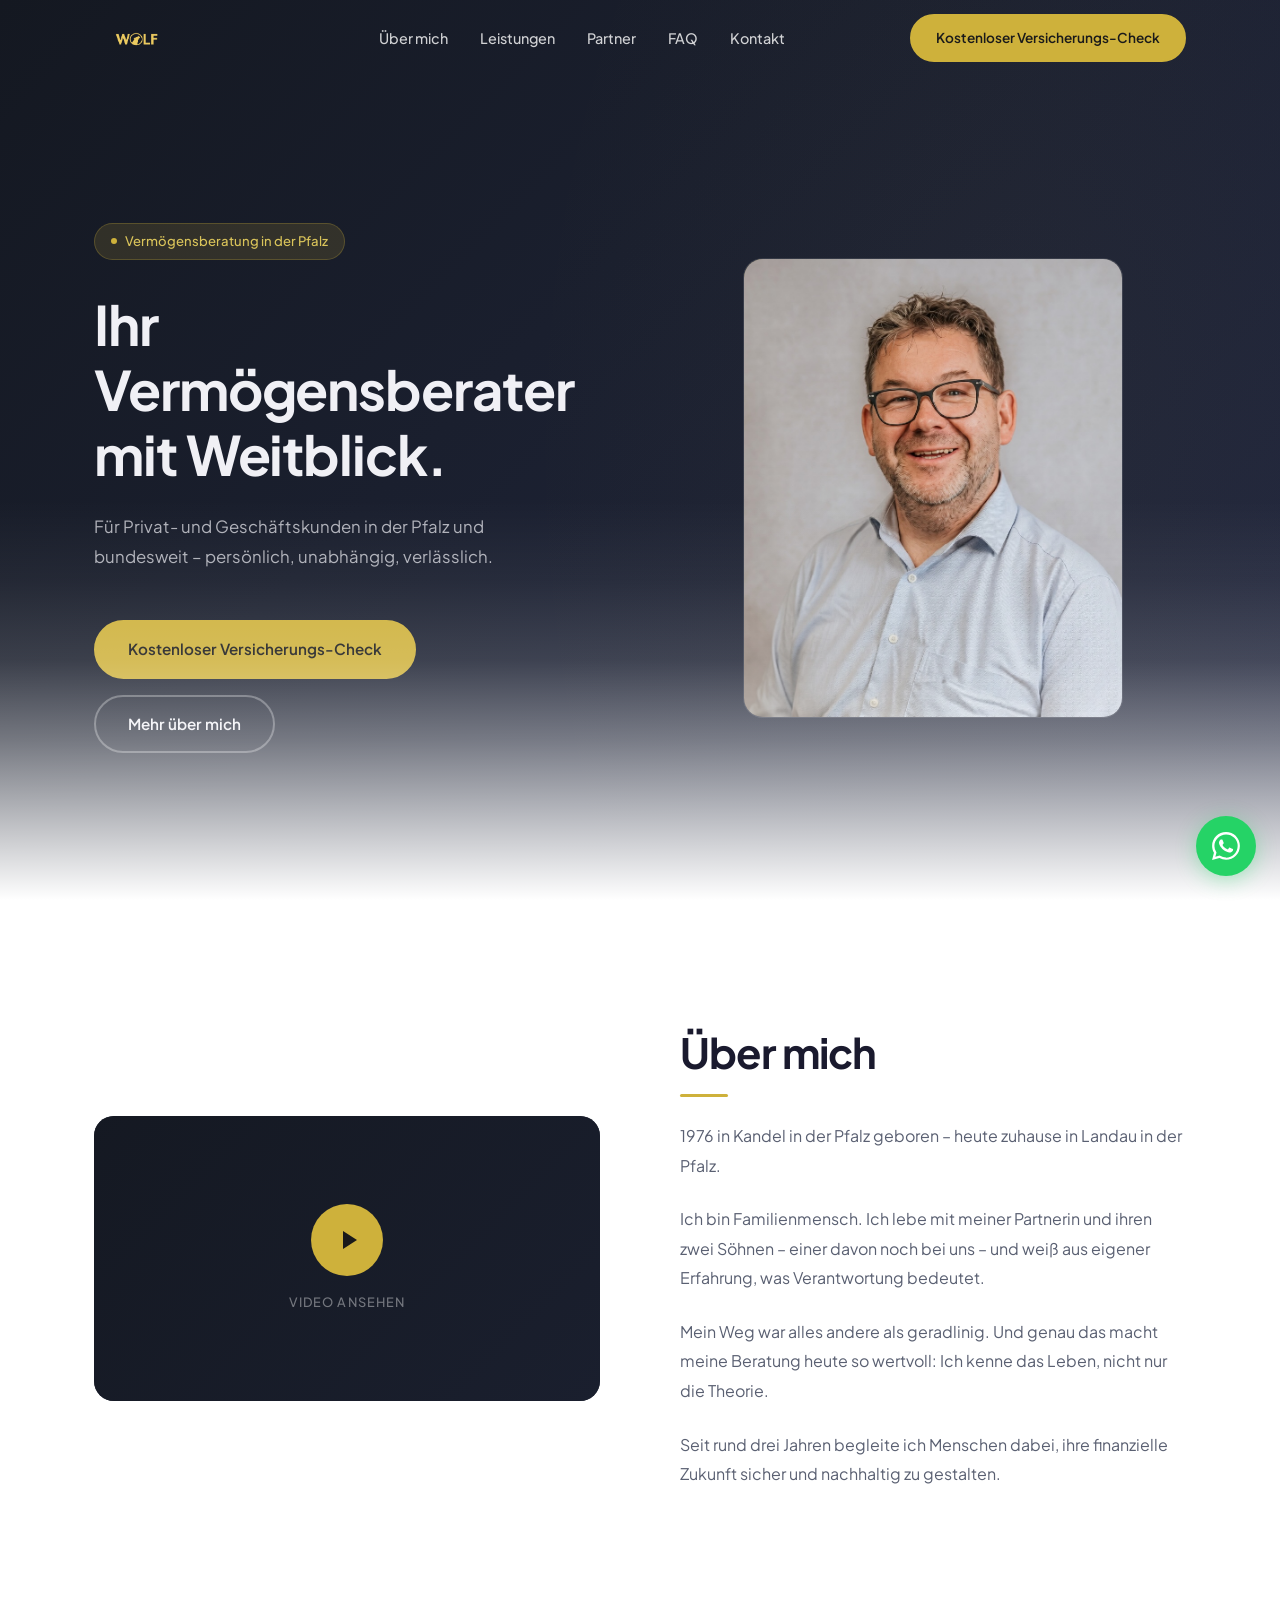
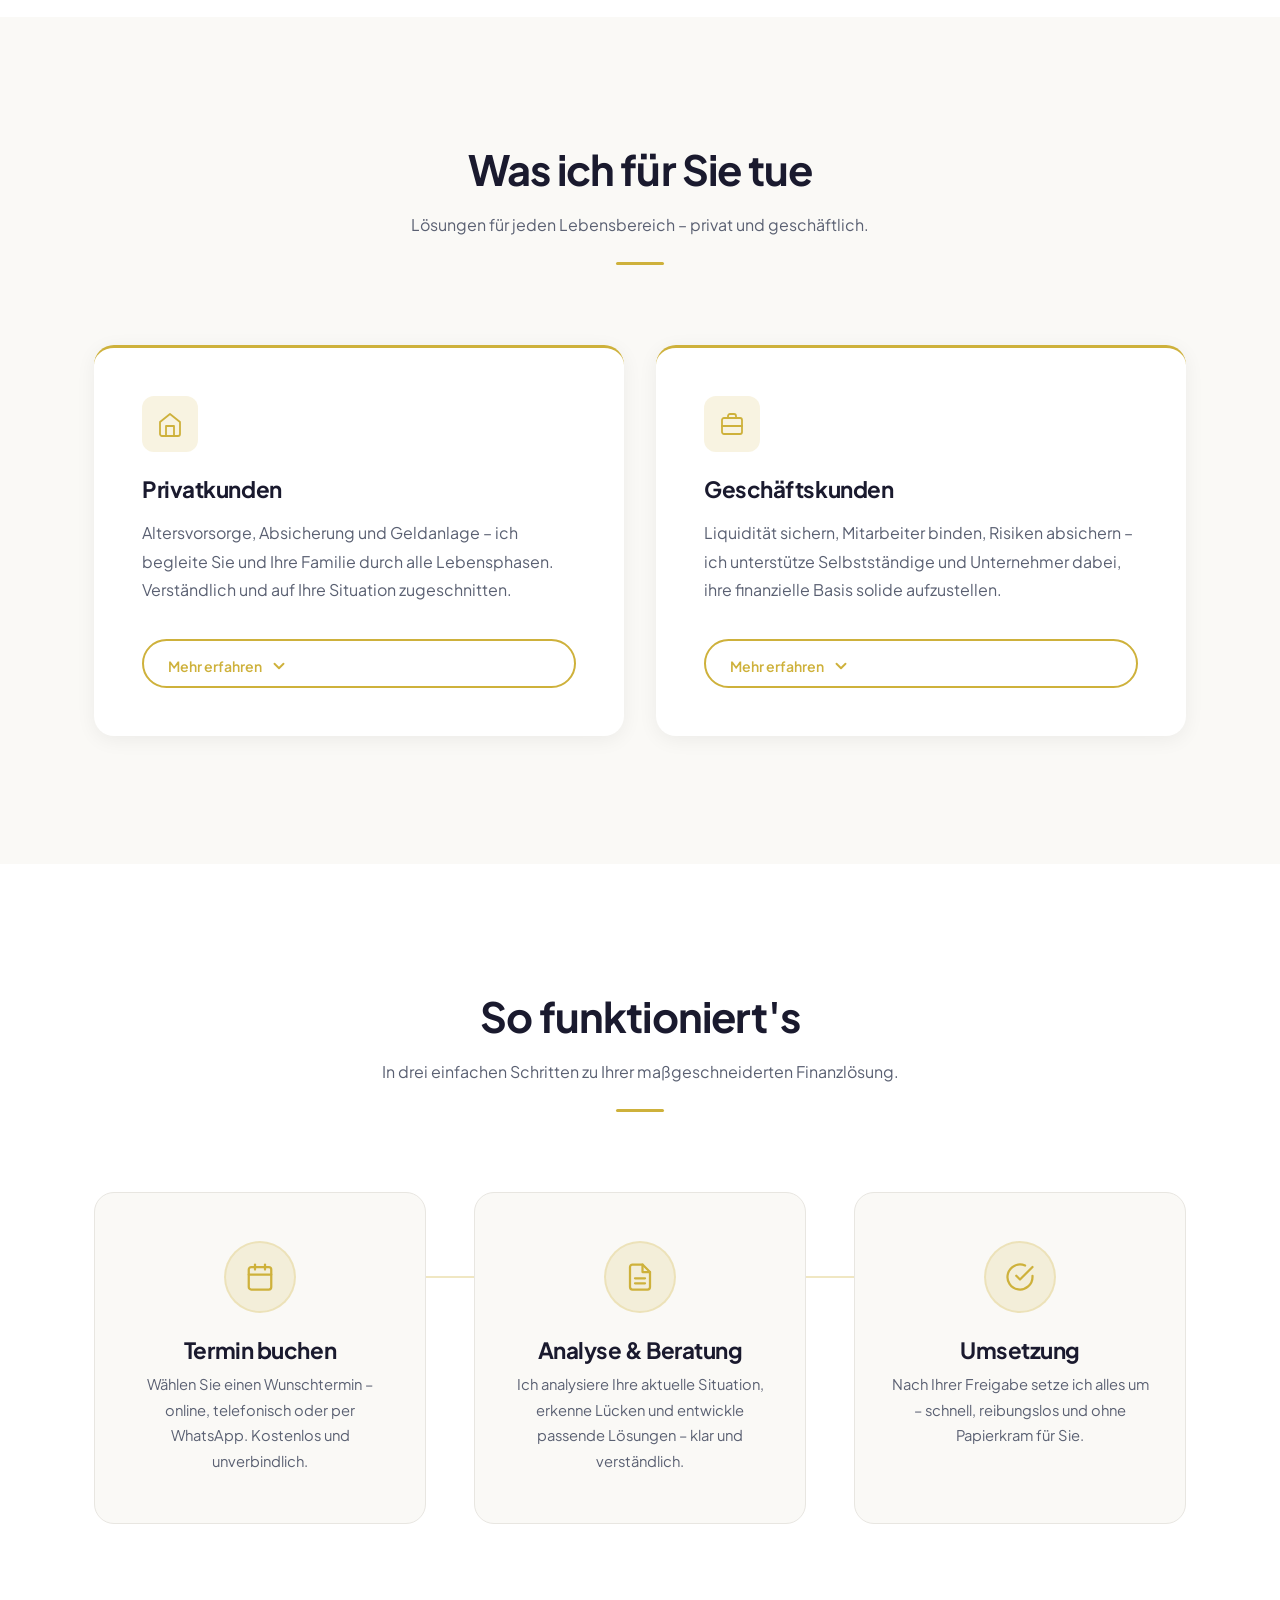
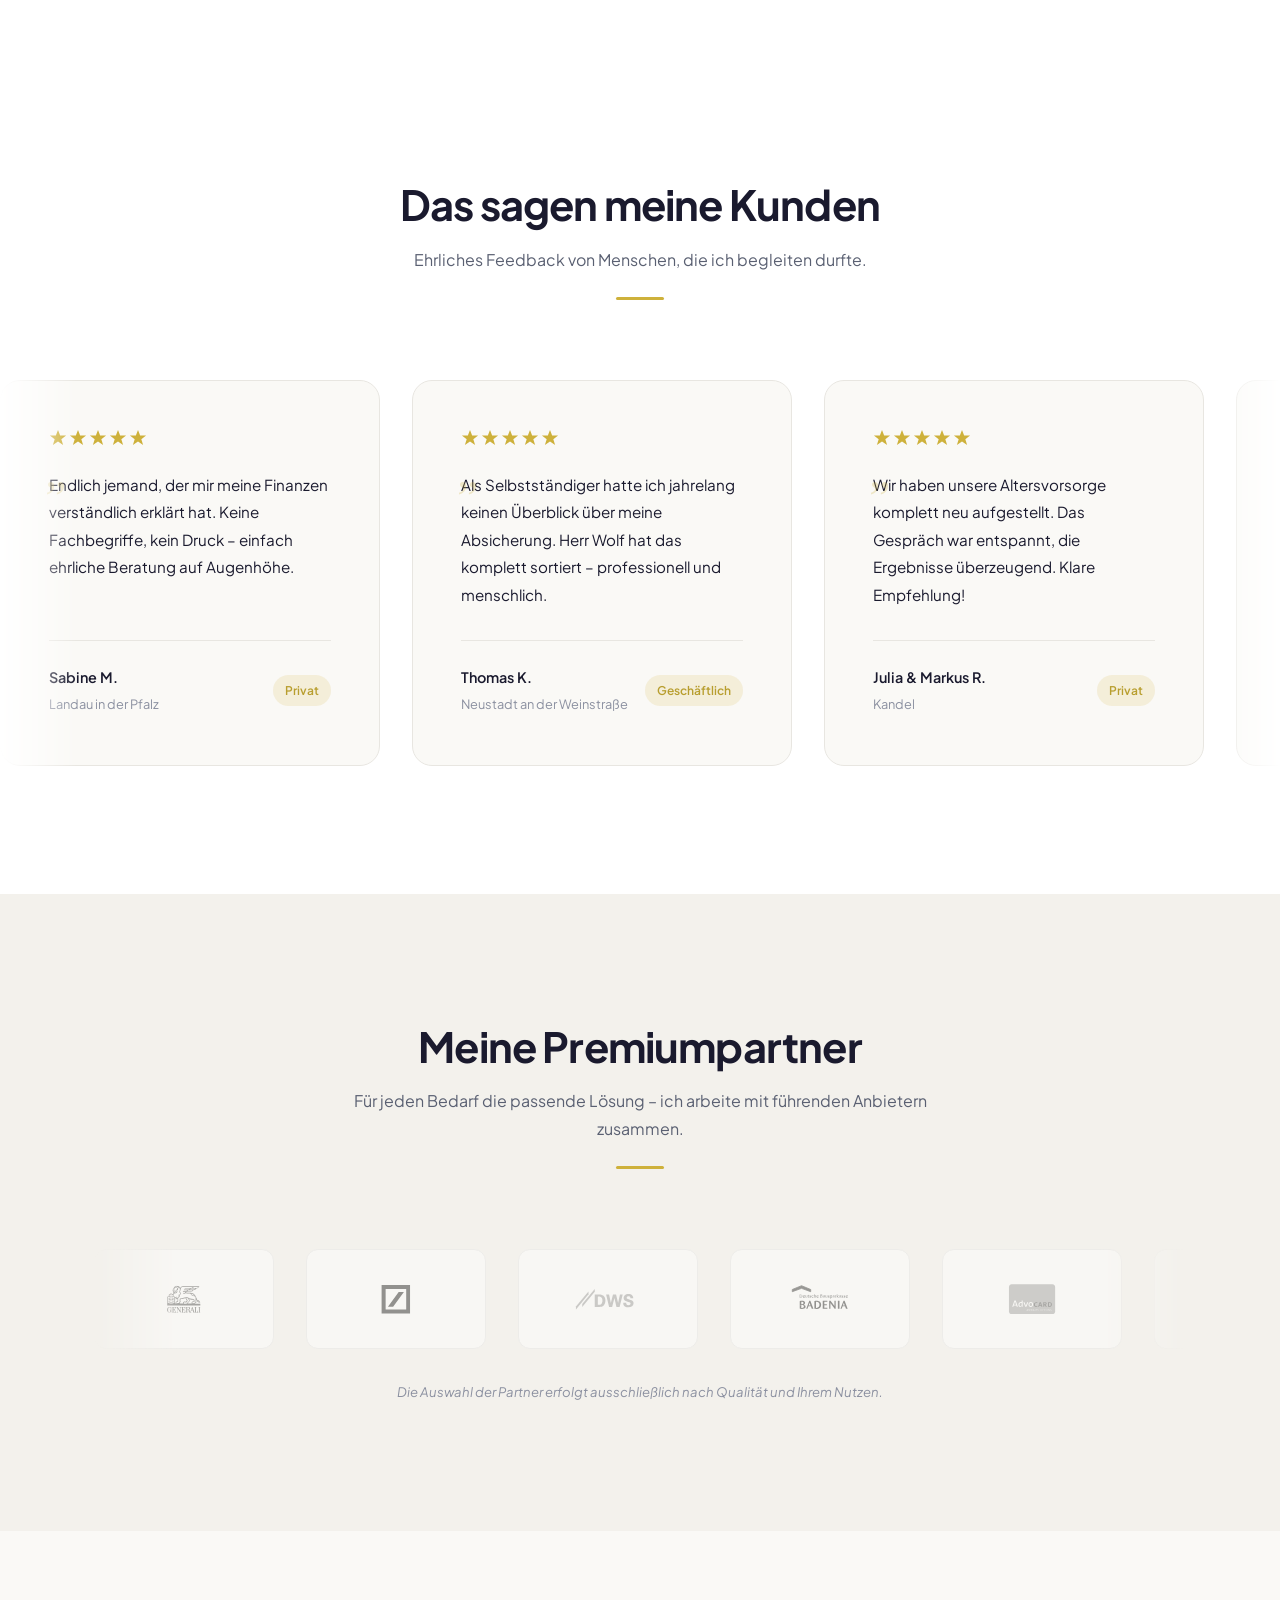
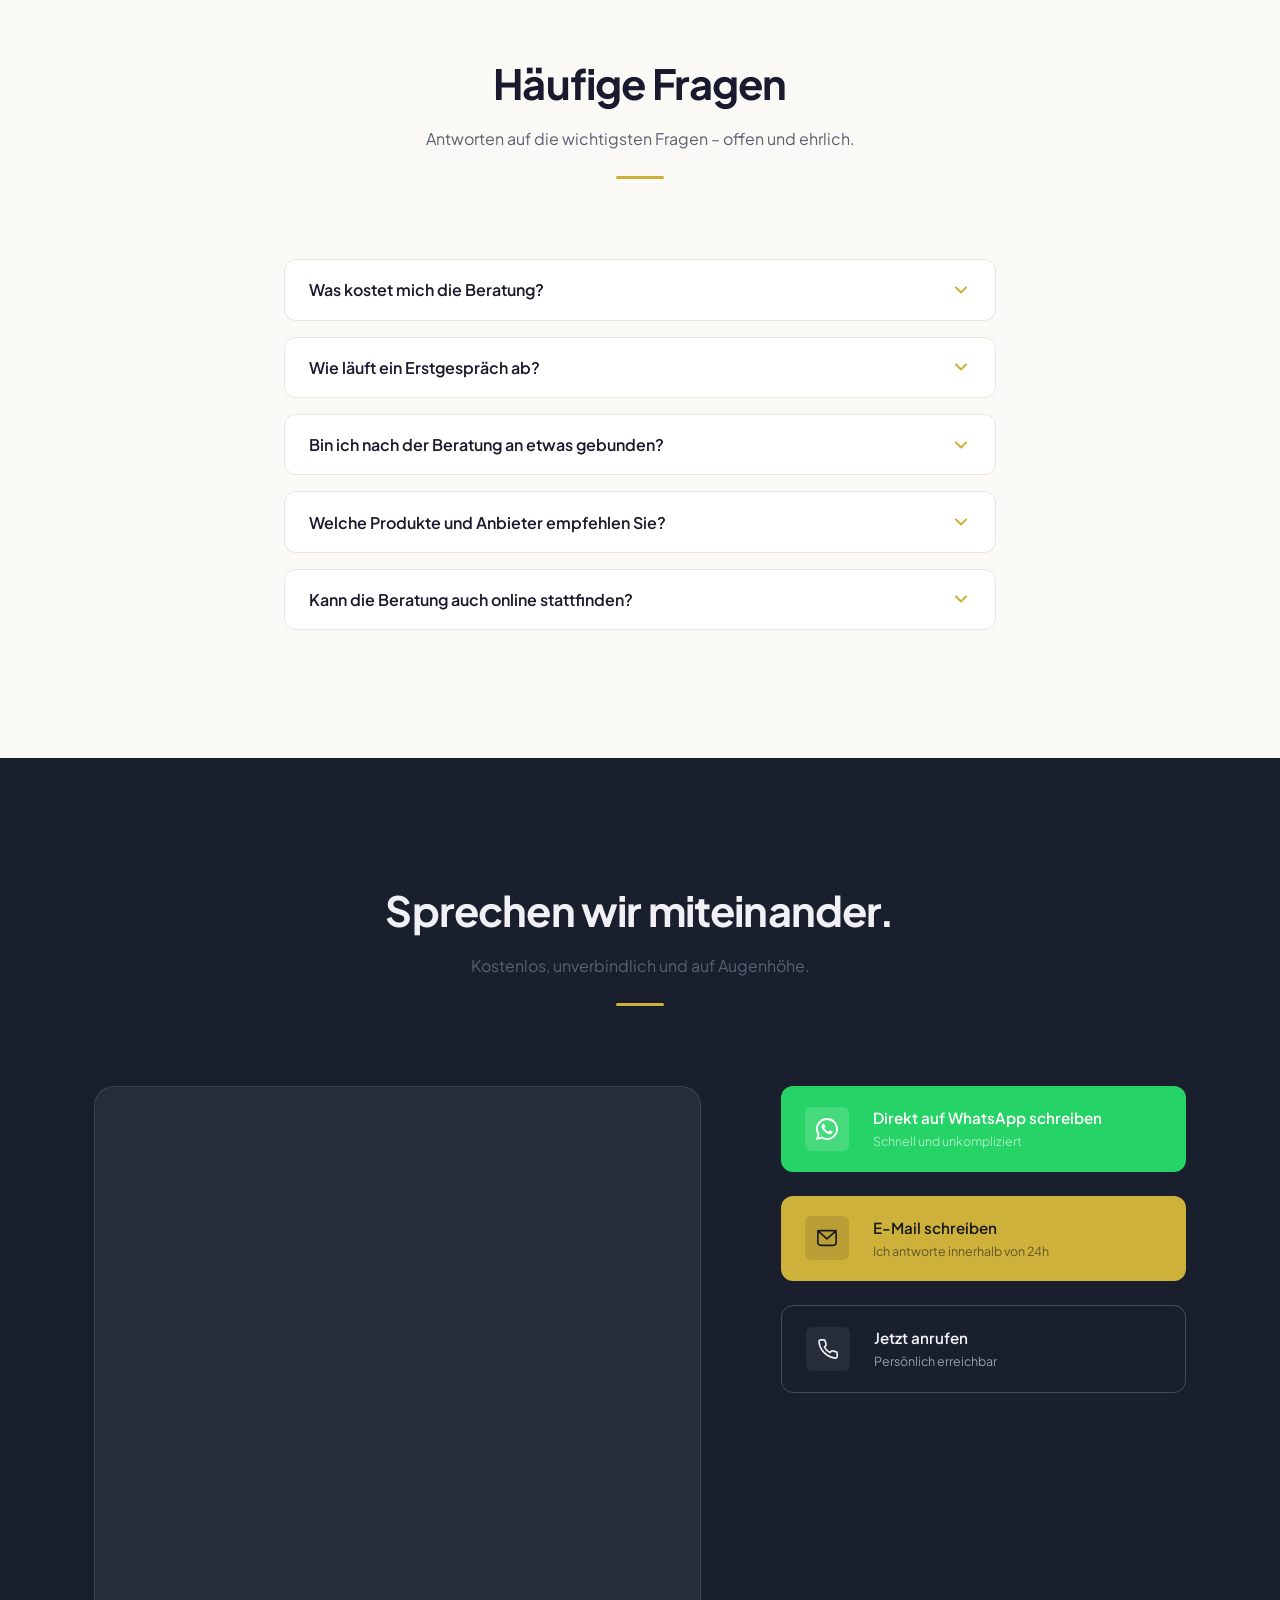
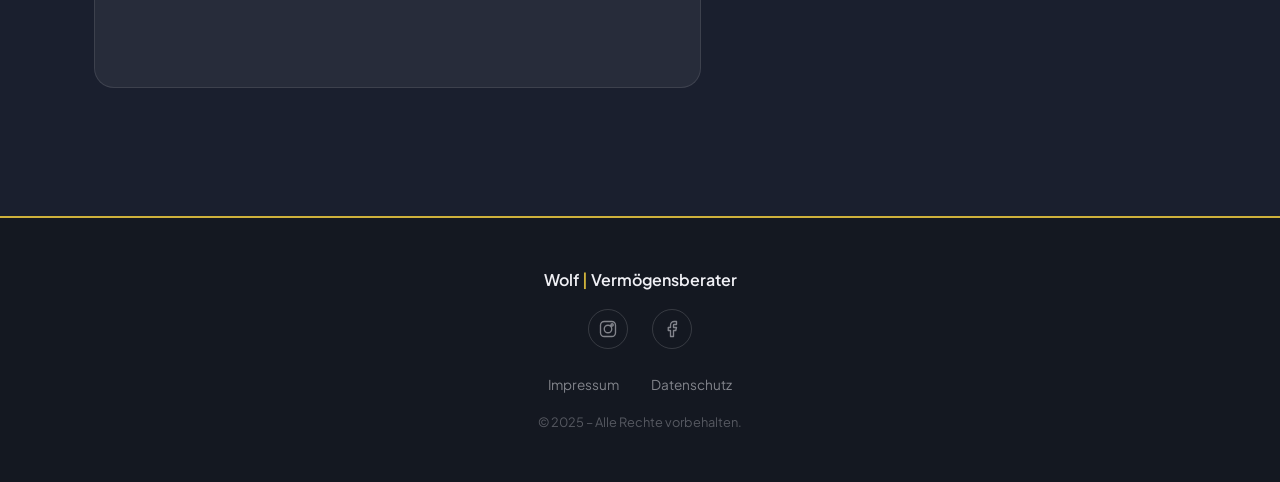
==== commit 9f0f10d0: "fix: softer hero-to-section gradient transition Doubled gradient height from 200px to 400px and adde" ====
--- a/index.html
+++ b/index.html
@@ -13,7 +13,7 @@
   <link rel="preconnect" href="https://fonts.googleapis.com">
   <link rel="preconnect" href="https://fonts.gstatic.com" crossorigin>
   <link href="https://fonts.googleapis.com/css2?family=Plus+Jakarta+Sans:ital,wght@0,300;0,400;0,500;0,600;0,700;0,800;1,400;1,500&display=swap" rel="stylesheet">
-  <link rel="stylesheet" href="css/style.css?v=6">
+  <link rel="stylesheet" href="css/style.css?v=7">
 </head>
 <body>
 
--- a/css/style.css
+++ b/css/style.css
@@ -360,13 +360,14 @@
   bottom: 0;
   left: 0;
   right: 0;
-  height: 200px;
+  height: 400px;
   background: linear-gradient(
     to top,
     var(--bg-white) 0%,
-    rgba(255,255,255,0.85) 25%,
-    rgba(255,255,255,0.5) 50%,
-    rgba(255,255,255,0.15) 75%,
+    rgba(255,255,255,0.7) 20%,
+    rgba(255,255,255,0.4) 40%,
+    rgba(255,255,255,0.15) 60%,
+    rgba(255,255,255,0.05) 80%,
     transparent 100%
   );
   pointer-events: none;
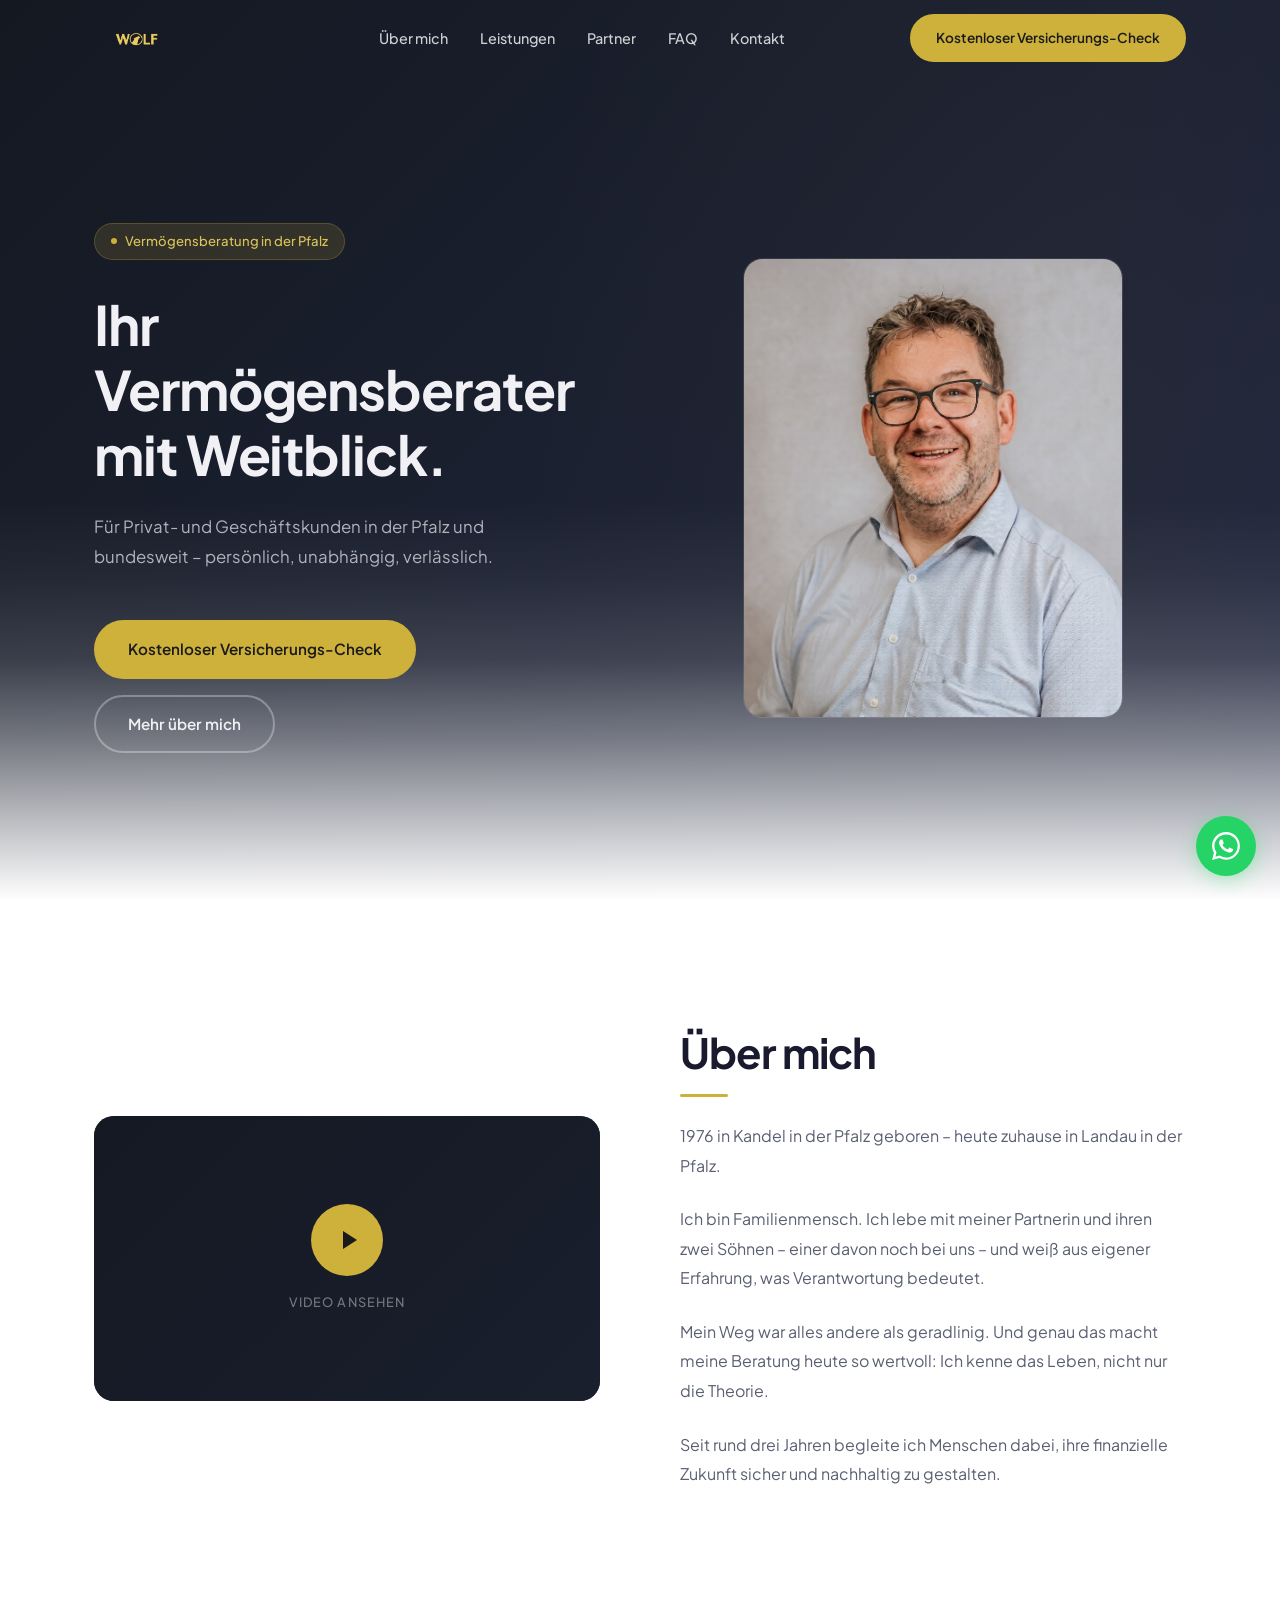
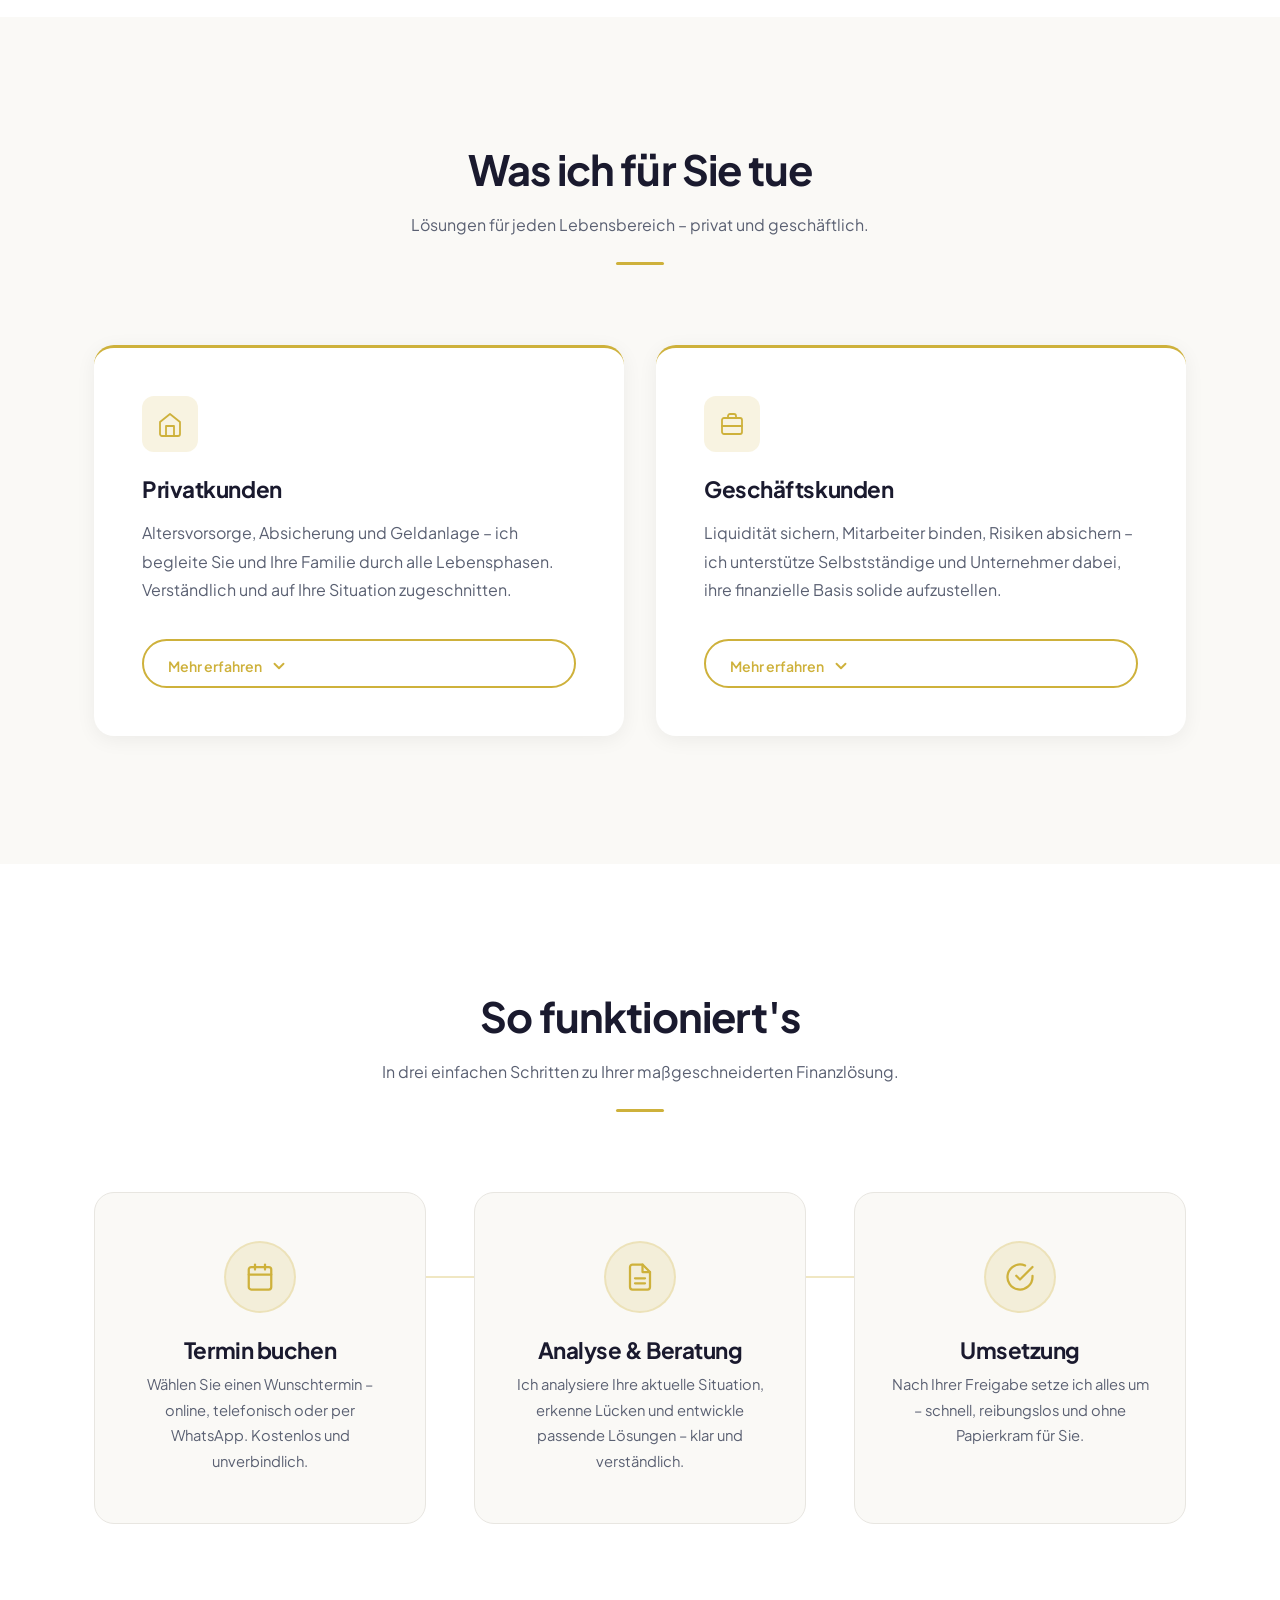
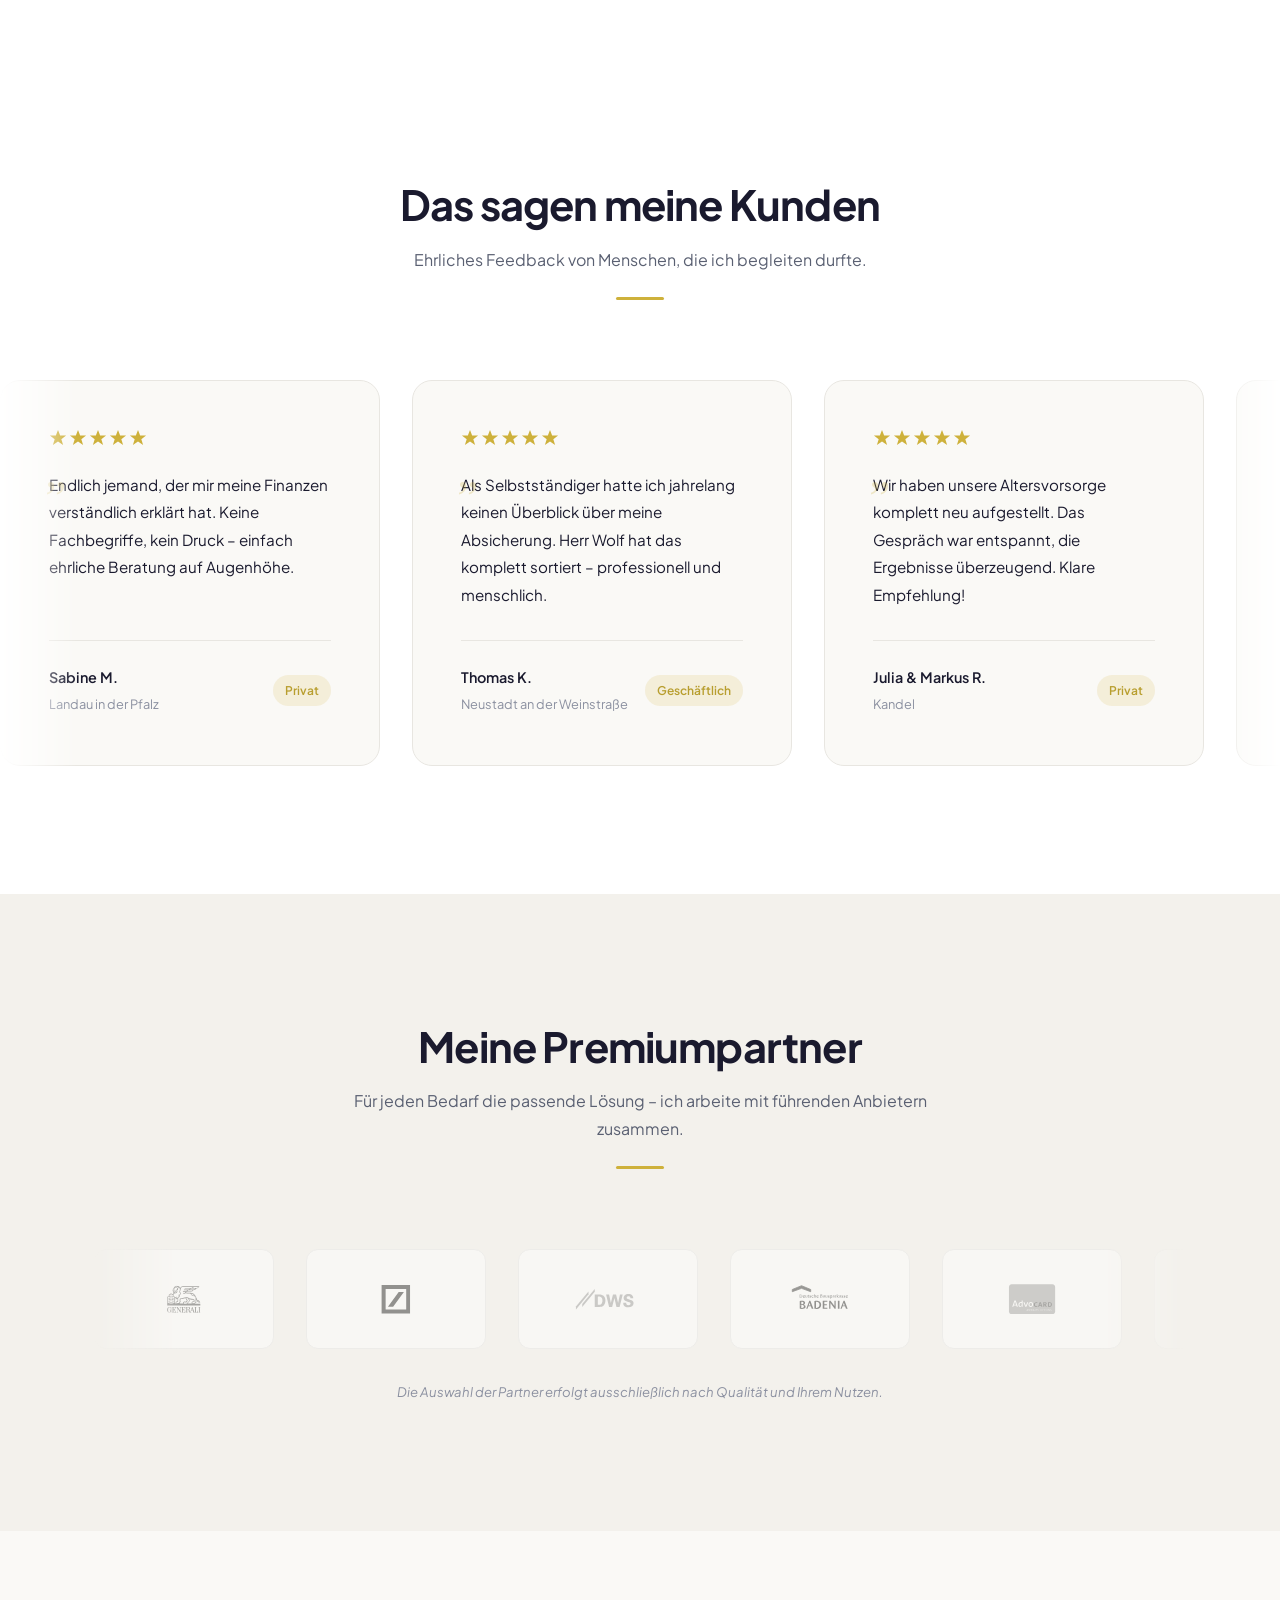
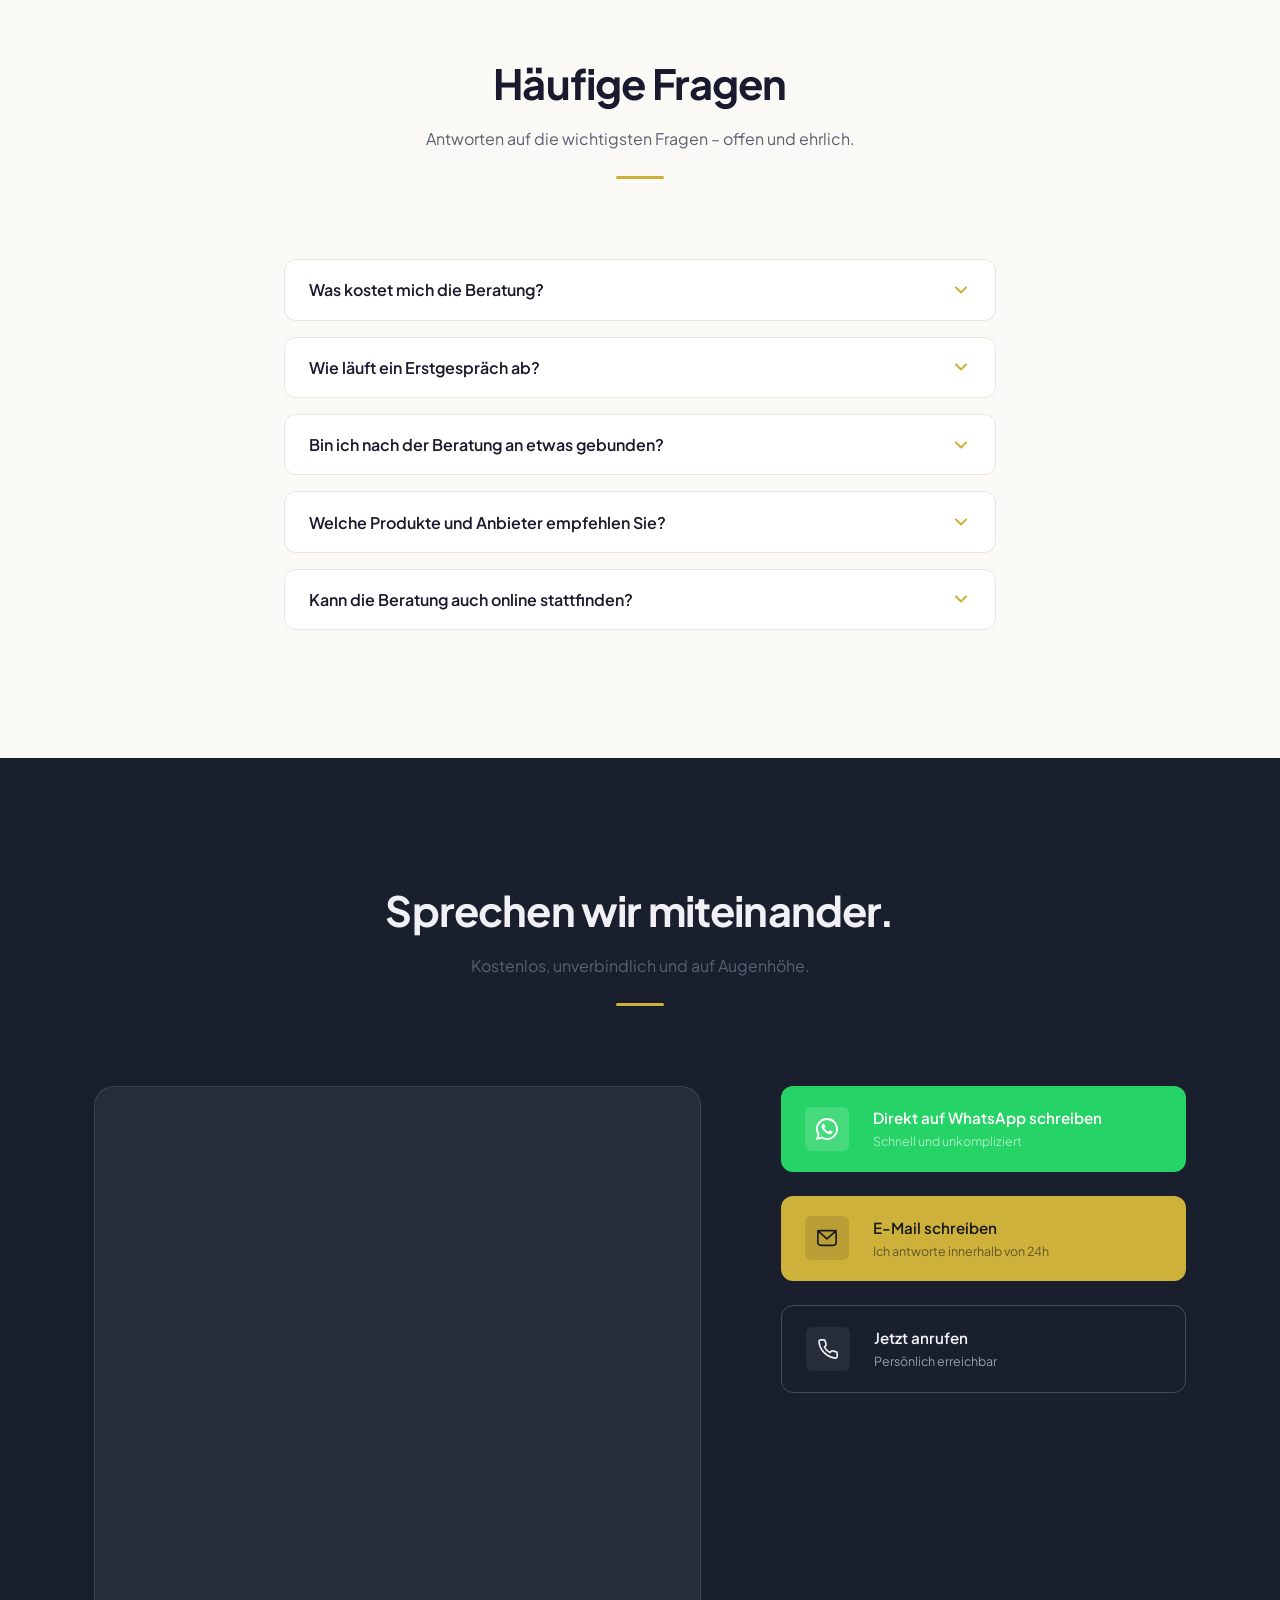
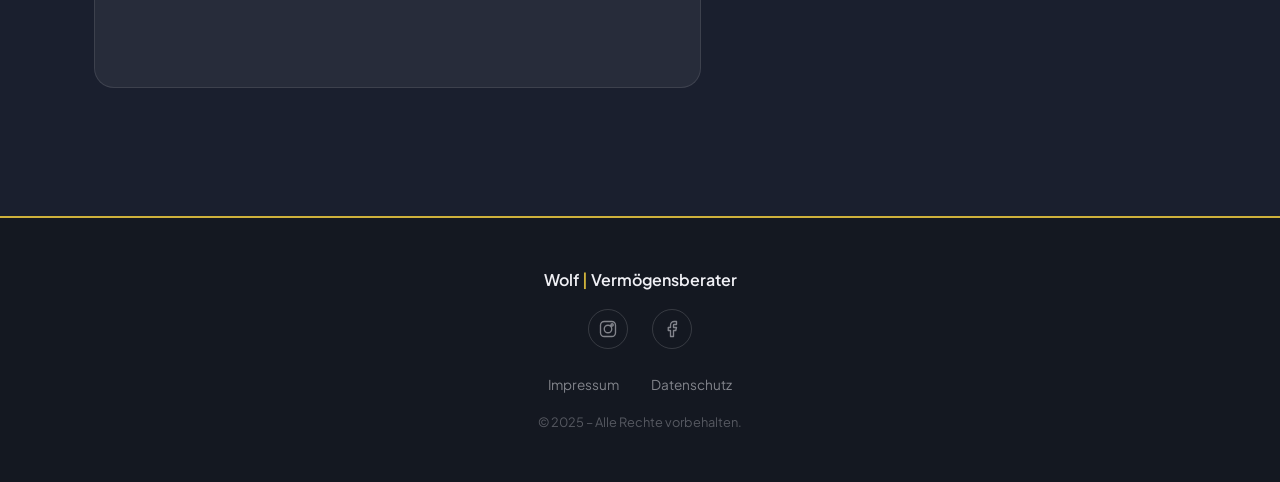
==== commit eca5e3e3: "fix: gradient behind hero content to preserve button colors Moved gradient overlay to z-index: 0 (be" ====
--- a/index.html
+++ b/index.html
@@ -13,7 +13,7 @@
   <link rel="preconnect" href="https://fonts.googleapis.com">
   <link rel="preconnect" href="https://fonts.gstatic.com" crossorigin>
   <link href="https://fonts.googleapis.com/css2?family=Plus+Jakarta+Sans:ital,wght@0,300;0,400;0,500;0,600;0,700;0,800;1,400;1,500&display=swap" rel="stylesheet">
-  <link rel="stylesheet" href="css/style.css?v=7">
+  <link rel="stylesheet" href="css/style.css?v=8">
 </head>
 <body>
 
--- a/css/style.css
+++ b/css/style.css
@@ -371,7 +371,7 @@
     transparent 100%
   );
   pointer-events: none;
-  z-index: 1;
+  z-index: 0;
 }
 .hero__container {
   max-width: var(--container);
@@ -383,6 +383,8 @@
   align-items: center;
   width: 100%;
   padding-top: var(--nav-height);
+  position: relative;
+  z-index: 2;
 }
 .hero__content {
   color: var(--text-light);
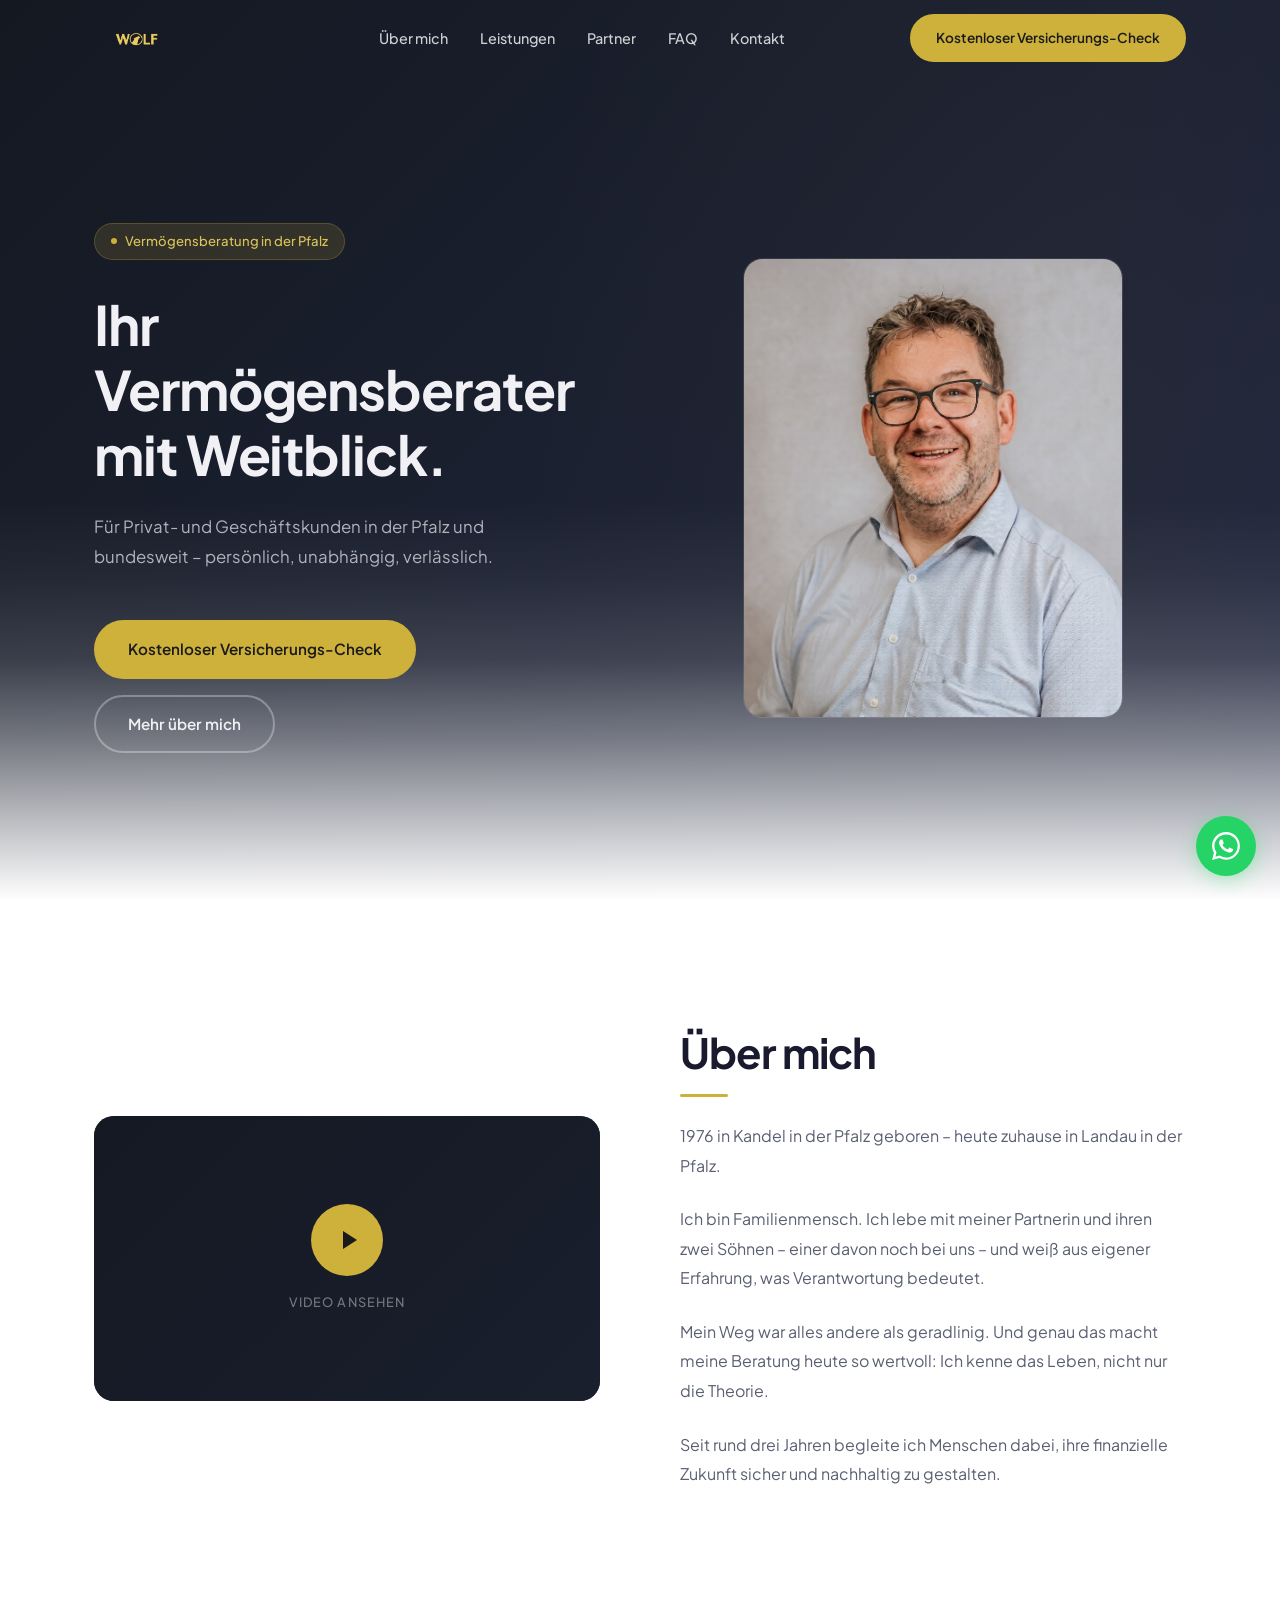
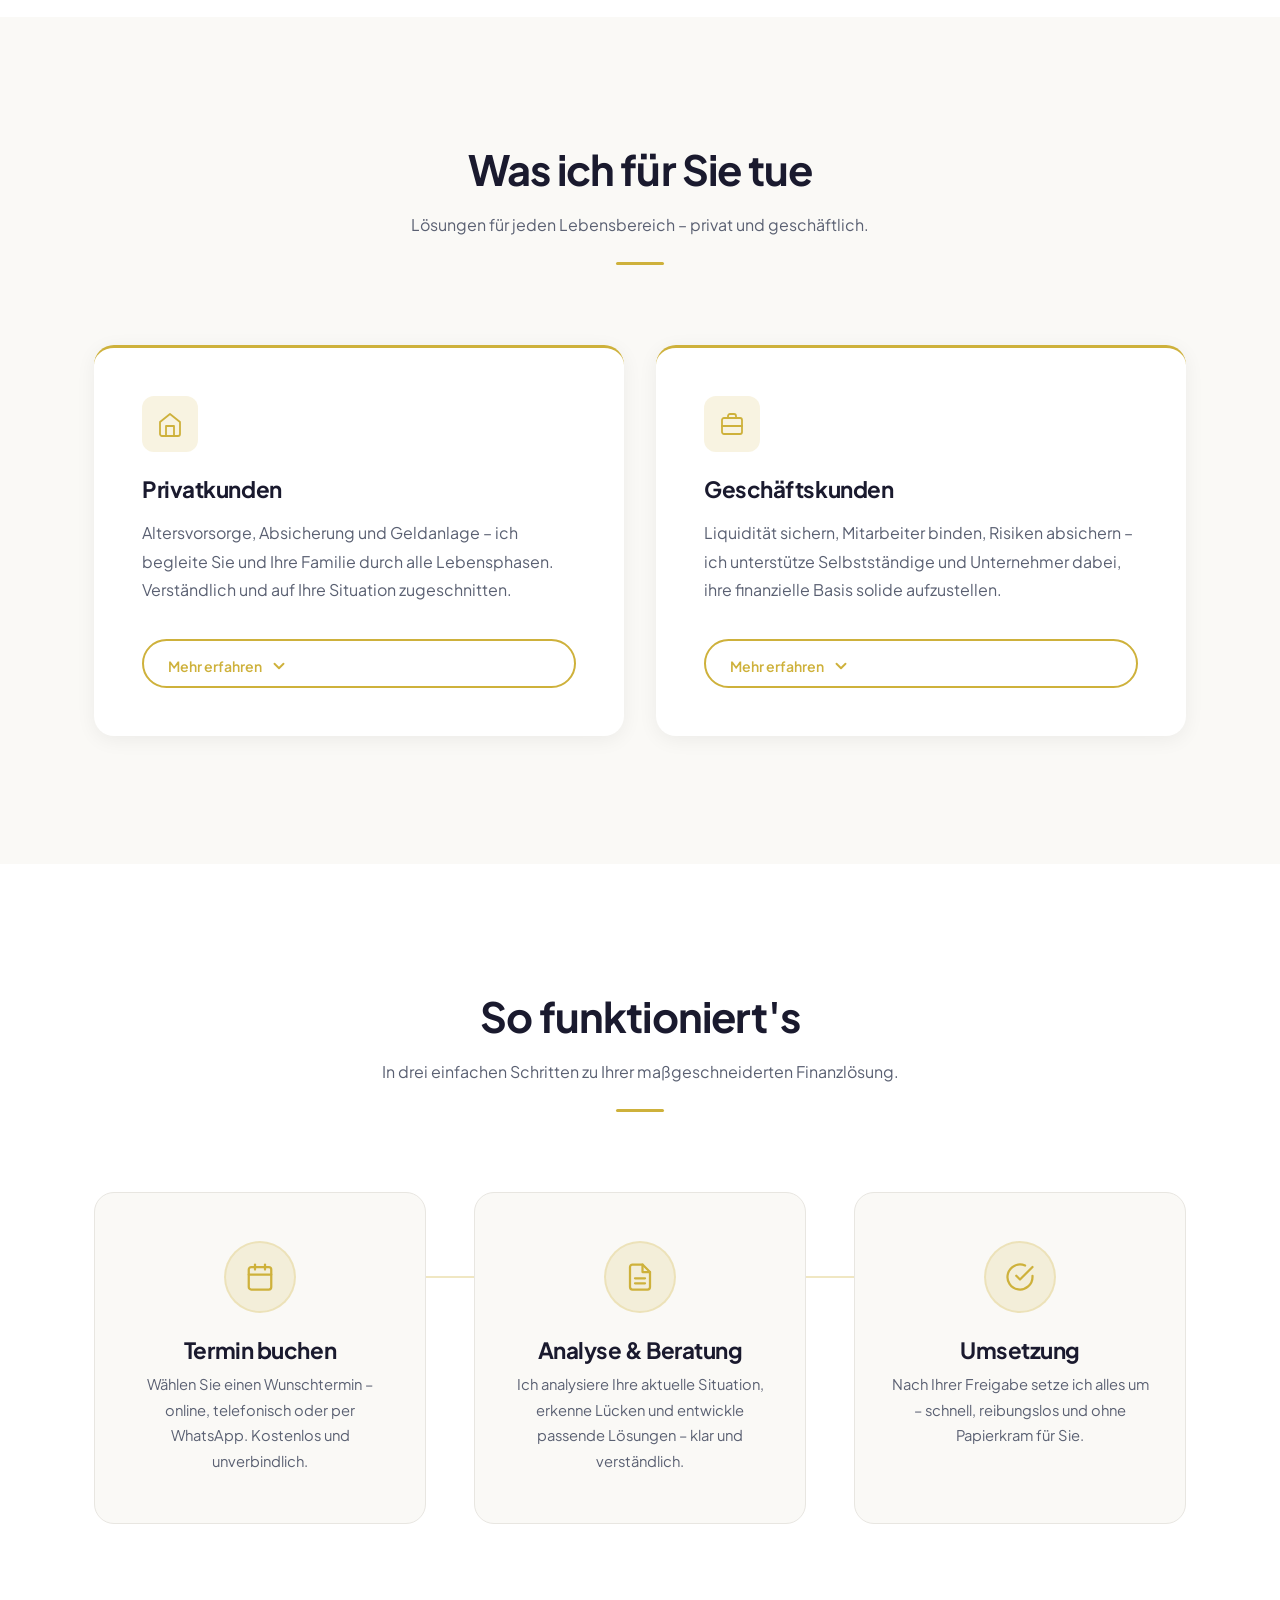
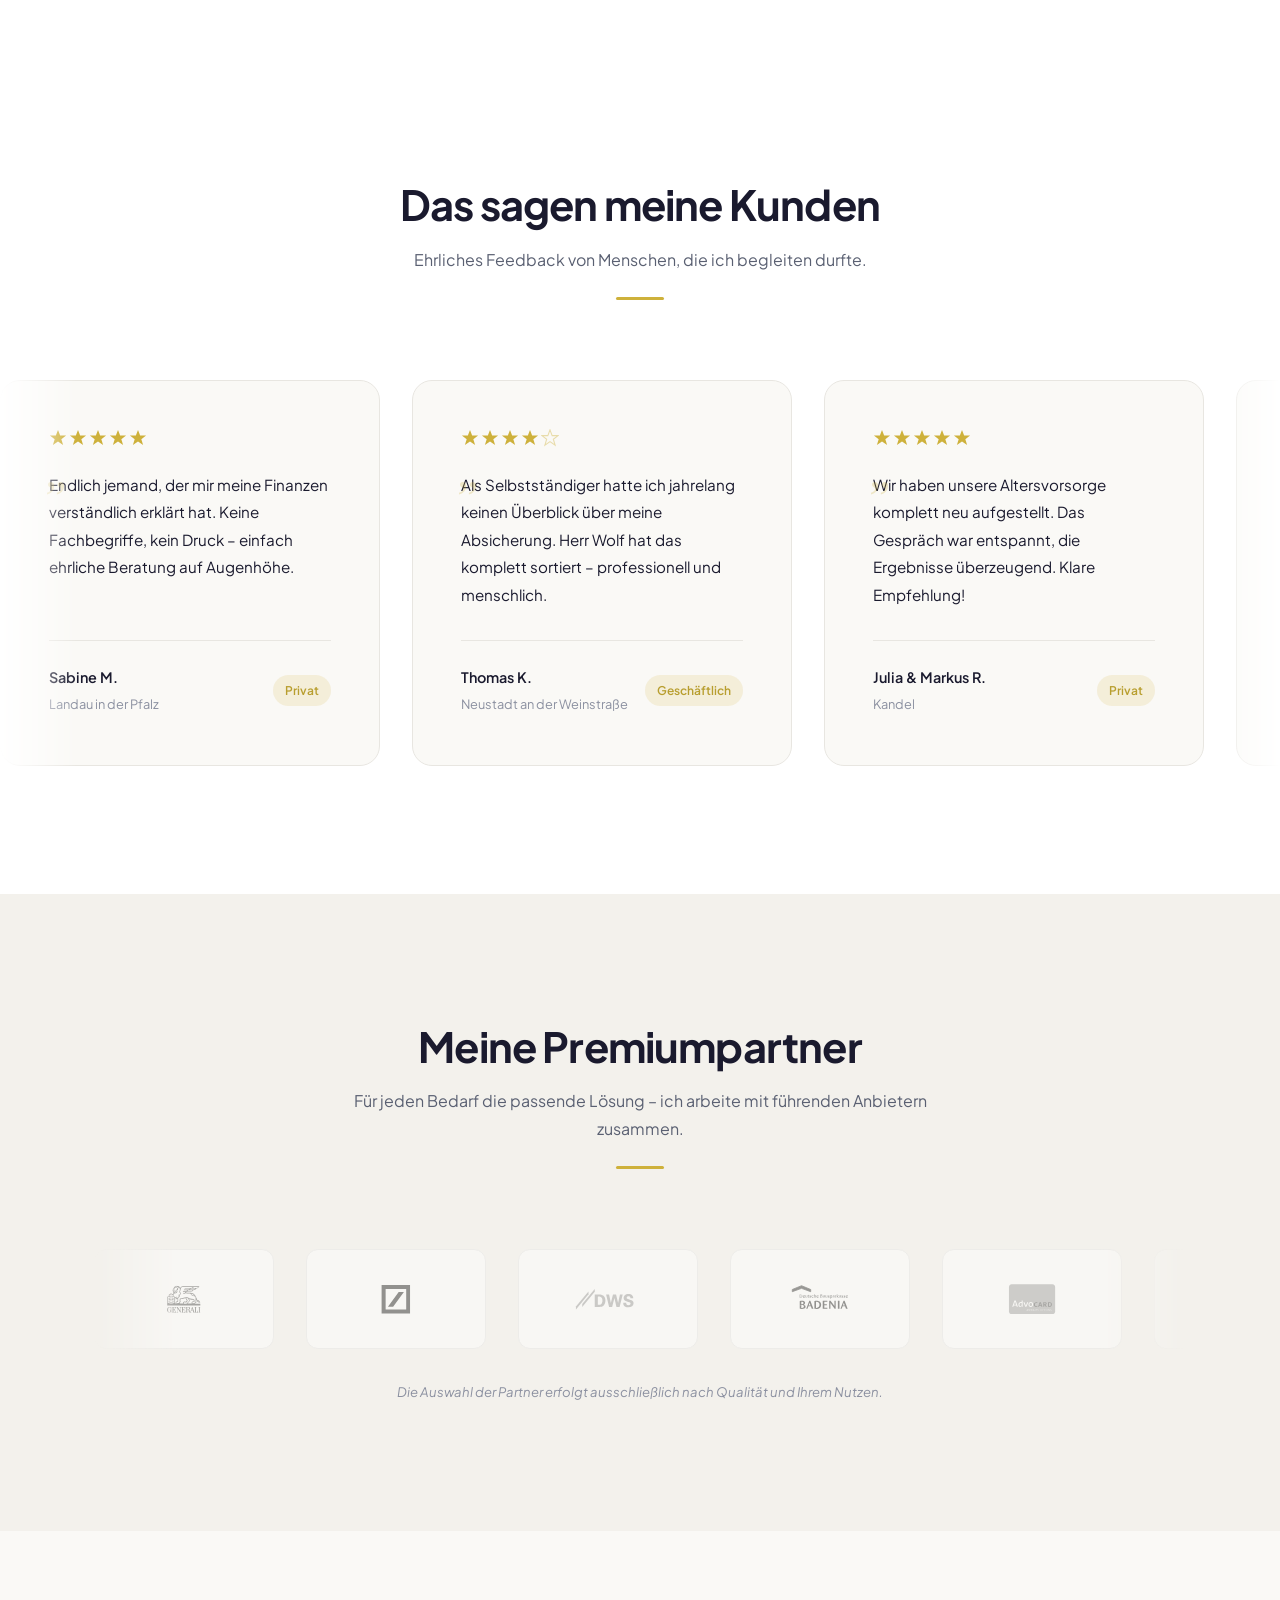
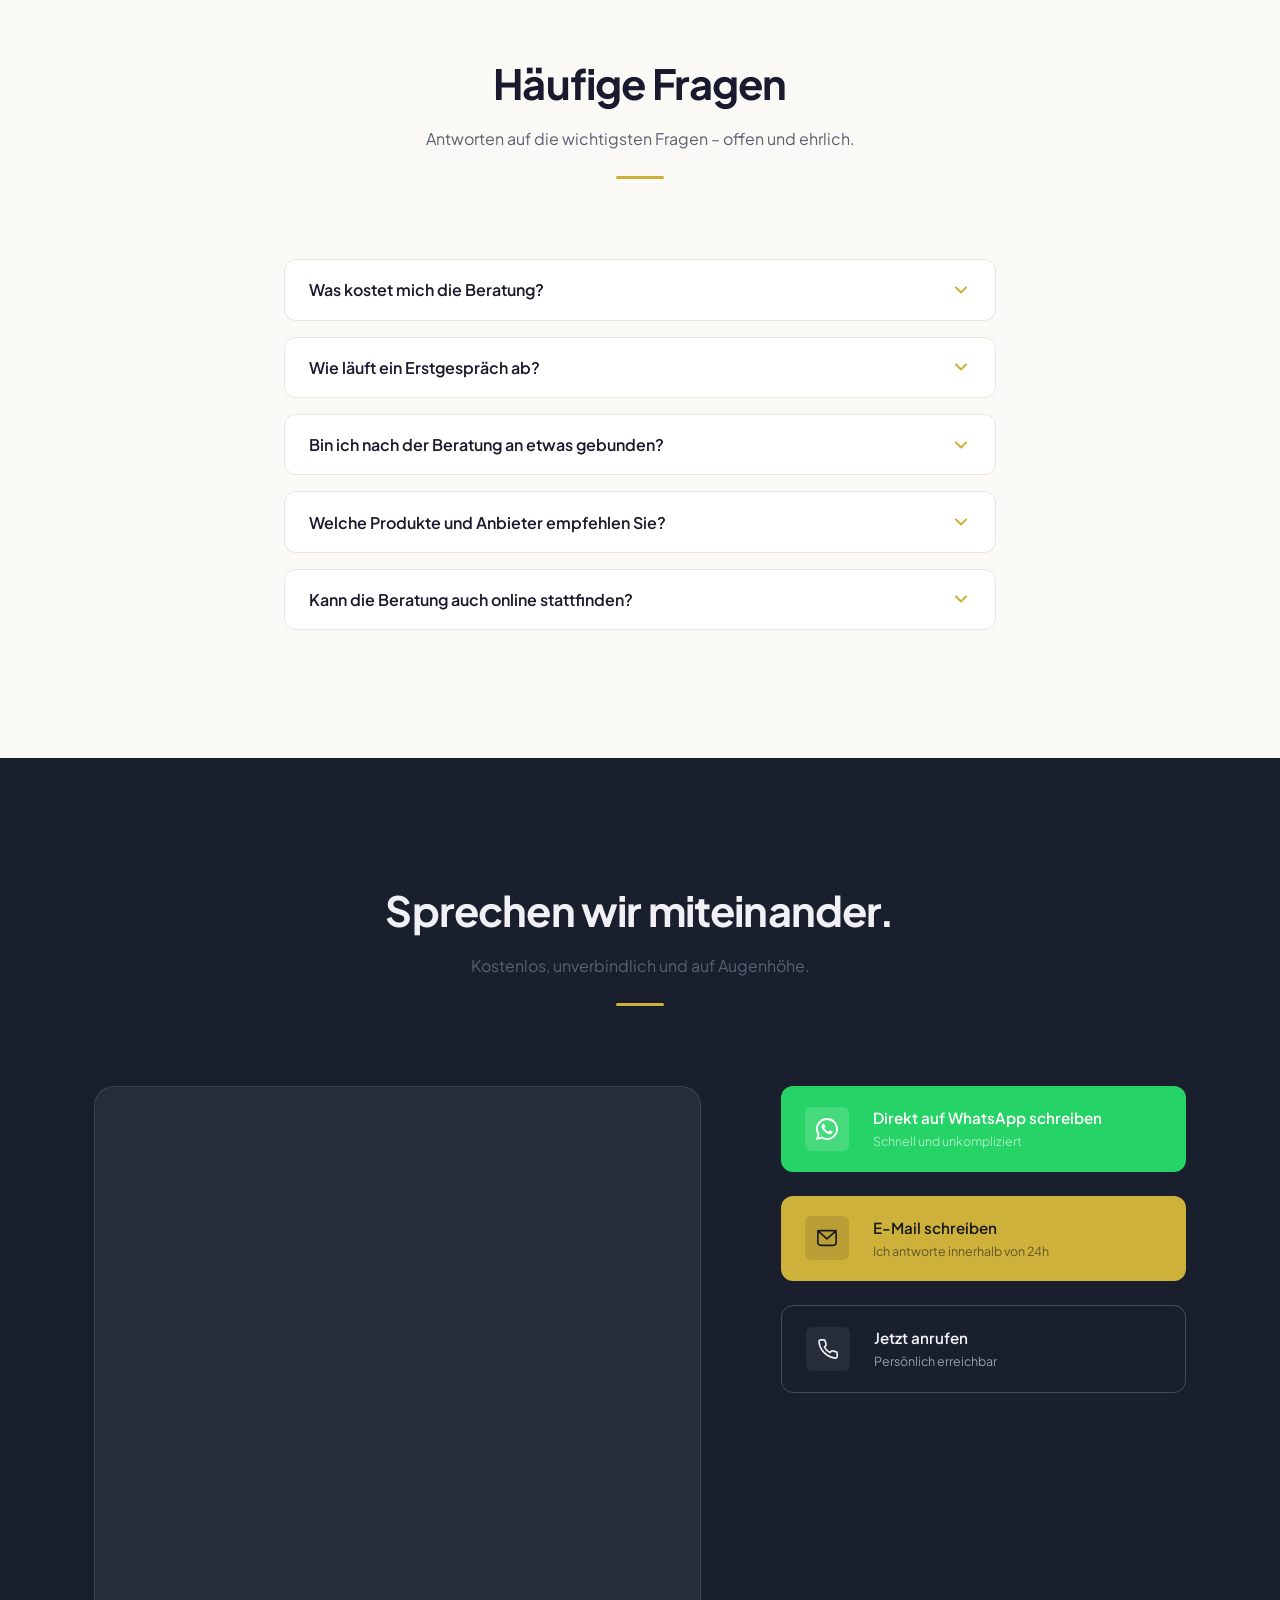
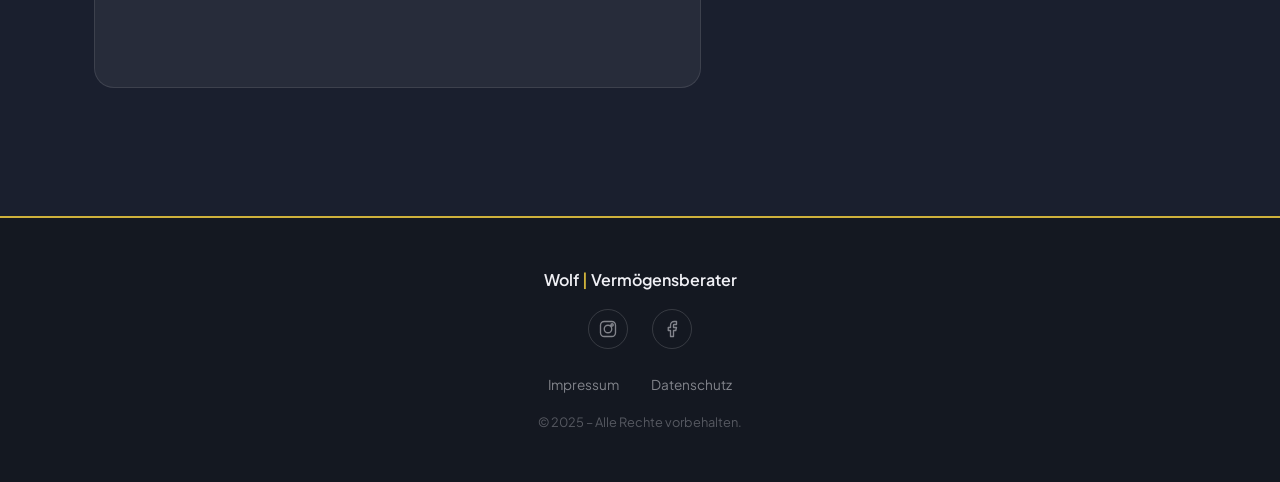
==== commit 78173656: "Kundenfeedback umsetzen: Services, Testimonials, FAQ - Privatkunden: ETFs durch Edelmetalle ersetzt," ====
--- a/index.html
+++ b/index.html
@@ -13,7 +13,7 @@
   <link rel="preconnect" href="https://fonts.googleapis.com">
   <link rel="preconnect" href="https://fonts.gstatic.com" crossorigin>
   <link href="https://fonts.googleapis.com/css2?family=Plus+Jakarta+Sans:ital,wght@0,300;0,400;0,500;0,600;0,700;0,800;1,400;1,500&display=swap" rel="stylesheet">
-  <link rel="stylesheet" href="css/style.css?v=8">
+  <link rel="stylesheet" href="css/style.css?v=10">
 </head>
 <body>
 
@@ -119,11 +119,15 @@
               </li>
               <li>
                 <strong>Geldanlage</strong>
-                <span>Fonds, ETFs und Vermögensaufbau – nachhaltig und auf Ihre Ziele zugeschnitten.</span>
+                <span>Fonds, Edelmetalle und Vermögensaufbau – nachhaltig und auf Ihre Ziele zugeschnitten.</span>
               </li>
               <li>
                 <strong>Krankenversicherung</strong>
                 <span>GKV-Optimierung oder PKV-Wechsel – transparenter Vergleich und beste Konditionen.</span>
+              </li>
+              <li>
+                <strong>Bankprodukte</strong>
+                <span>Kostenloses Girokonto, Privatkredite und Immobilienfinanzierung – alles aus einer Hand.</span>
               </li>
             </ul>
             <a href="#kontakt" class="btn btn--gold">Jetzt beraten lassen</a>
@@ -161,6 +165,14 @@
               <li>
                 <strong>Schlüsselpersonenabsicherung</strong>
                 <span>Schutz gegen den Ausfall wichtiger Mitarbeiter und Geschäftsführer – für Ihre Betriebskontinuität.</span>
+              </li>
+              <li>
+                <strong>Betriebliche Krankenversicherung</strong>
+                <span>Krankenzusatz für Ihre Mitarbeiter ohne Gesundheitsfragen – ein attraktives Benefit zur Mitarbeiterbindung.</span>
+              </li>
+              <li>
+                <strong>Gruppenversicherung</strong>
+                <span>z.&nbsp;B. Unfallversicherung für Ihre reisenden Mitarbeiter – effiziente Gruppenkonzepte zu attraktiven Konditionen.</span>
               </li>
             </ul>
             <a href="#kontakt" class="btn btn--gold">Jetzt beraten lassen</a>
@@ -253,7 +265,7 @@
               <svg viewBox="0 0 20 20" fill="currentColor"><path d="M10 1l2.39 6.34H19l-5.3 4.03 1.97 6.53L10 13.97 4.34 17.9l1.97-6.53L1 7.34h6.61z"/></svg>
               <svg viewBox="0 0 20 20" fill="currentColor"><path d="M10 1l2.39 6.34H19l-5.3 4.03 1.97 6.53L10 13.97 4.34 17.9l1.97-6.53L1 7.34h6.61z"/></svg>
               <svg viewBox="0 0 20 20" fill="currentColor"><path d="M10 1l2.39 6.34H19l-5.3 4.03 1.97 6.53L10 13.97 4.34 17.9l1.97-6.53L1 7.34h6.61z"/></svg>
-              <svg viewBox="0 0 20 20" fill="currentColor"><path d="M10 1l2.39 6.34H19l-5.3 4.03 1.97 6.53L10 13.97 4.34 17.9l1.97-6.53L1 7.34h6.61z"/></svg>
+              <svg viewBox="0 0 20 20" class="star--empty"><path d="M10 1l2.39 6.34H19l-5.3 4.03 1.97 6.53L10 13.97 4.34 17.9l1.97-6.53L1 7.34h6.61z"/></svg>
             </div>
             <p class="testimonial-card__text">Als Selbstständiger hatte ich jahrelang keinen Überblick über meine Absicherung. Herr Wolf hat das komplett sortiert – professionell und menschlich.</p>
             <div class="testimonial-card__footer">
@@ -287,7 +299,7 @@
               <svg viewBox="0 0 20 20" fill="currentColor"><path d="M10 1l2.39 6.34H19l-5.3 4.03 1.97 6.53L10 13.97 4.34 17.9l1.97-6.53L1 7.34h6.61z"/></svg>
               <svg viewBox="0 0 20 20" fill="currentColor"><path d="M10 1l2.39 6.34H19l-5.3 4.03 1.97 6.53L10 13.97 4.34 17.9l1.97-6.53L1 7.34h6.61z"/></svg>
               <svg viewBox="0 0 20 20" fill="currentColor"><path d="M10 1l2.39 6.34H19l-5.3 4.03 1.97 6.53L10 13.97 4.34 17.9l1.97-6.53L1 7.34h6.61z"/></svg>
-              <svg viewBox="0 0 20 20" fill="currentColor"><path d="M10 1l2.39 6.34H19l-5.3 4.03 1.97 6.53L10 13.97 4.34 17.9l1.97-6.53L1 7.34h6.61z"/></svg>
+              <svg viewBox="0 0 20 20" class="star--empty"><path d="M10 1l2.39 6.34H19l-5.3 4.03 1.97 6.53L10 13.97 4.34 17.9l1.97-6.53L1 7.34h6.61z"/></svg>
             </div>
             <p class="testimonial-card__text">Herr Wolf nimmt sich die Zeit, die man braucht. Kein Schema F, sondern echte individuelle Lösungen. So stelle ich mir Beratung vor.</p>
             <div class="testimonial-card__footer">
@@ -339,7 +351,7 @@
               <svg viewBox="0 0 20 20" fill="currentColor"><path d="M10 1l2.39 6.34H19l-5.3 4.03 1.97 6.53L10 13.97 4.34 17.9l1.97-6.53L1 7.34h6.61z"/></svg>
               <svg viewBox="0 0 20 20" fill="currentColor"><path d="M10 1l2.39 6.34H19l-5.3 4.03 1.97 6.53L10 13.97 4.34 17.9l1.97-6.53L1 7.34h6.61z"/></svg>
               <svg viewBox="0 0 20 20" fill="currentColor"><path d="M10 1l2.39 6.34H19l-5.3 4.03 1.97 6.53L10 13.97 4.34 17.9l1.97-6.53L1 7.34h6.61z"/></svg>
-              <svg viewBox="0 0 20 20" fill="currentColor"><path d="M10 1l2.39 6.34H19l-5.3 4.03 1.97 6.53L10 13.97 4.34 17.9l1.97-6.53L1 7.34h6.61z"/></svg>
+              <svg viewBox="0 0 20 20" class="star--empty"><path d="M10 1l2.39 6.34H19l-5.3 4.03 1.97 6.53L10 13.97 4.34 17.9l1.97-6.53L1 7.34h6.61z"/></svg>
             </div>
             <p class="testimonial-card__text">Als Selbstständiger hatte ich jahrelang keinen Überblick über meine Absicherung. Herr Wolf hat das komplett sortiert – professionell und menschlich.</p>
             <div class="testimonial-card__footer">
@@ -373,7 +385,7 @@
               <svg viewBox="0 0 20 20" fill="currentColor"><path d="M10 1l2.39 6.34H19l-5.3 4.03 1.97 6.53L10 13.97 4.34 17.9l1.97-6.53L1 7.34h6.61z"/></svg>
               <svg viewBox="0 0 20 20" fill="currentColor"><path d="M10 1l2.39 6.34H19l-5.3 4.03 1.97 6.53L10 13.97 4.34 17.9l1.97-6.53L1 7.34h6.61z"/></svg>
               <svg viewBox="0 0 20 20" fill="currentColor"><path d="M10 1l2.39 6.34H19l-5.3 4.03 1.97 6.53L10 13.97 4.34 17.9l1.97-6.53L1 7.34h6.61z"/></svg>
-              <svg viewBox="0 0 20 20" fill="currentColor"><path d="M10 1l2.39 6.34H19l-5.3 4.03 1.97 6.53L10 13.97 4.34 17.9l1.97-6.53L1 7.34h6.61z"/></svg>
+              <svg viewBox="0 0 20 20" class="star--empty"><path d="M10 1l2.39 6.34H19l-5.3 4.03 1.97 6.53L10 13.97 4.34 17.9l1.97-6.53L1 7.34h6.61z"/></svg>
             </div>
             <p class="testimonial-card__text">Herr Wolf nimmt sich die Zeit, die man braucht. Kein Schema F, sondern echte individuelle Lösungen. So stelle ich mir Beratung vor.</p>
             <div class="testimonial-card__footer">
@@ -488,7 +500,7 @@
             <svg viewBox="0 0 24 24" xmlns="http://www.w3.org/2000/svg"><polyline points="6 9 12 15 18 9"/></svg>
           </button>
           <div class="faq__answer">
-            <p>Ich arbeite mit einer breiten Auswahl renommierter Partner zusammen – von Generali über Deutsche Bank bis Allianz. So finde ich für jeden Bedarf die beste Lösung, nicht nur die einer einzigen Gesellschaft.</p>
+            <p>Ich arbeite mit einer breiten Auswahl renommierter Partner zusammen – von Generali über Deutsche Bank bis Hanse Merkur, Barmenia und ADVOCARD. So finde ich für jeden Bedarf die beste Lösung, nicht nur die einer einzigen Gesellschaft.</p>
           </div>
         </div>
         <div class="faq__item reveal reveal-delay-4">
--- a/css/style.css
+++ b/css/style.css
@@ -10,11 +10,12 @@
 body {
   font-family: 'Plus Jakarta Sans', system-ui, -apple-system, sans-serif;
   color: var(--text-primary);
-  background: var(--bg-white);
+  background: var(--bg-darker);
   line-height: 1.7;
   -webkit-font-smoothing: antialiased;
   -moz-osx-font-smoothing: grayscale;
   overflow-x: hidden;
+  overscroll-behavior-y: none;
 }
 img { max-width: 100%; display: block; }
 a { text-decoration: none; color: inherit; }
@@ -771,6 +772,12 @@
   width: 18px;
   height: 18px;
   color: var(--gold);
+}
+.testimonial-card__stars svg.star--empty {
+  fill: none;
+  stroke: var(--gold);
+  stroke-width: 1.2;
+  opacity: 0.4;
 }
 .testimonial-card__text {
   font-size: 0.95rem;
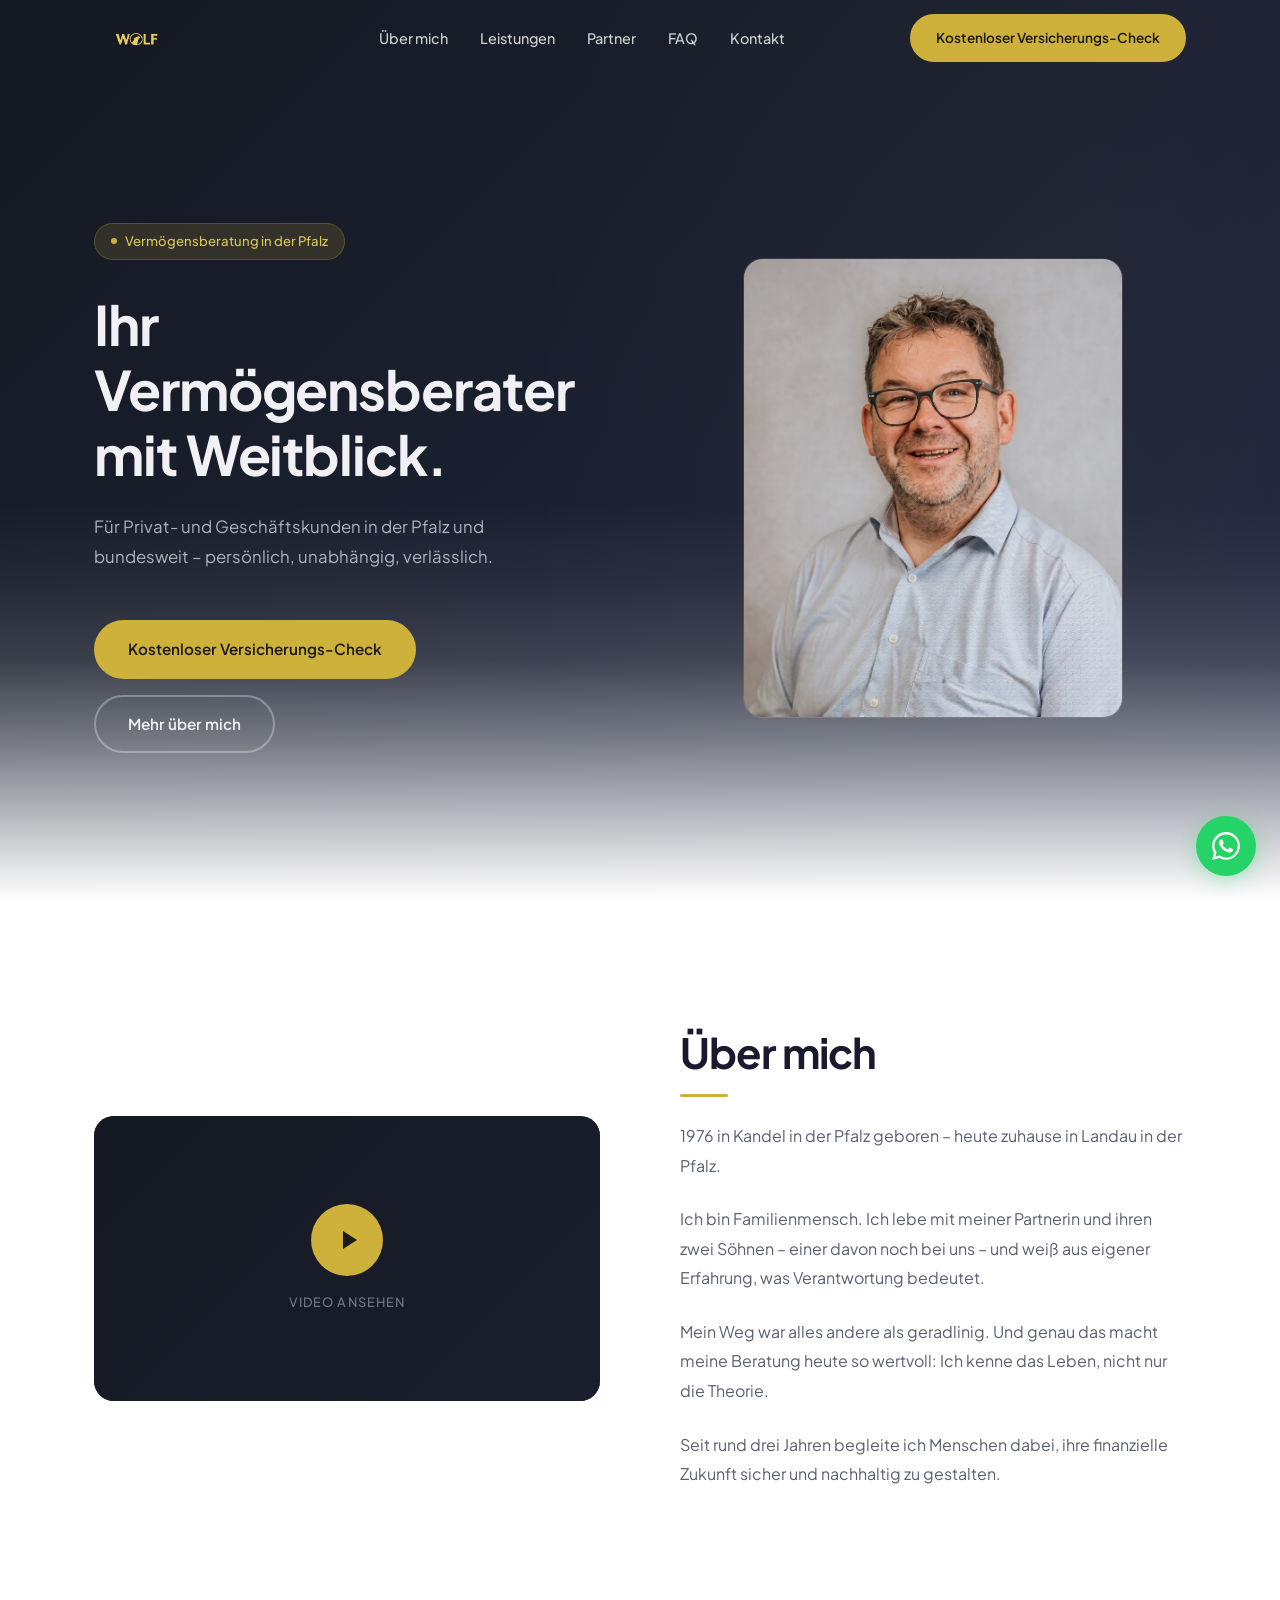
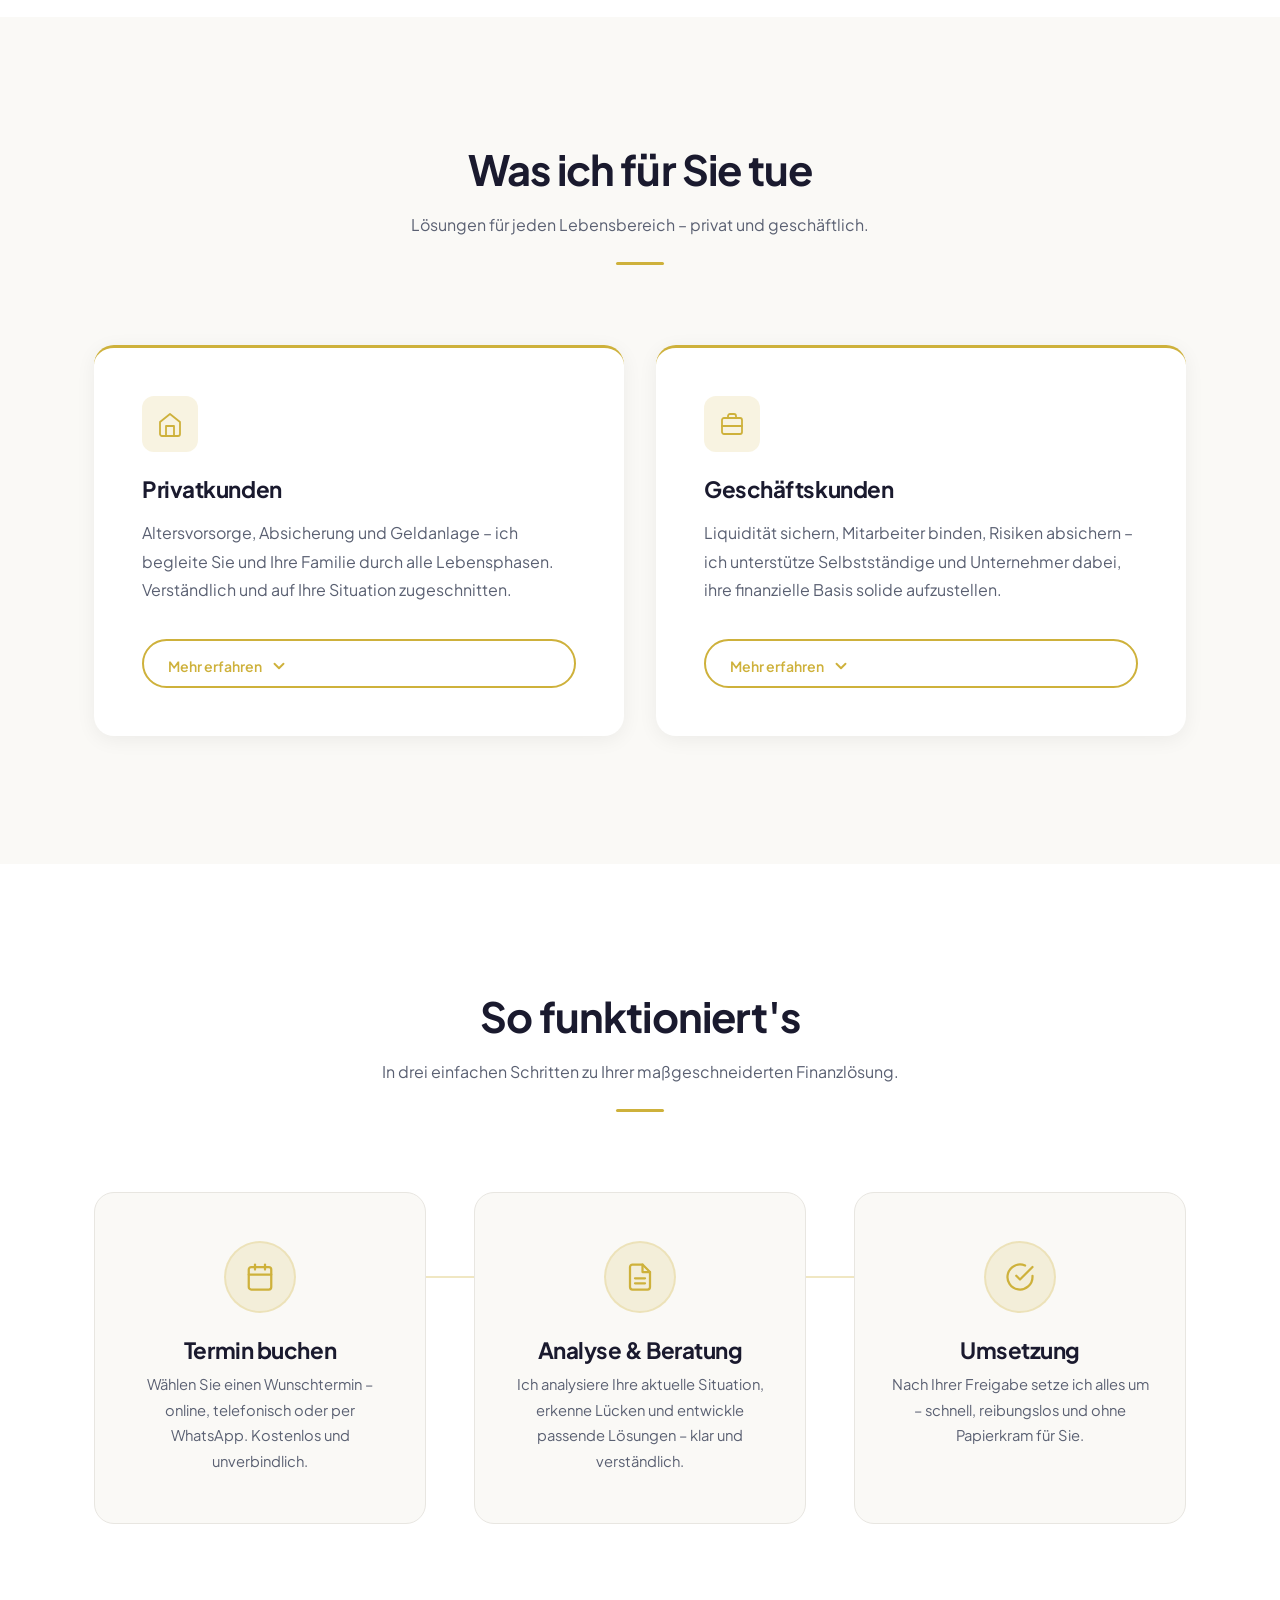
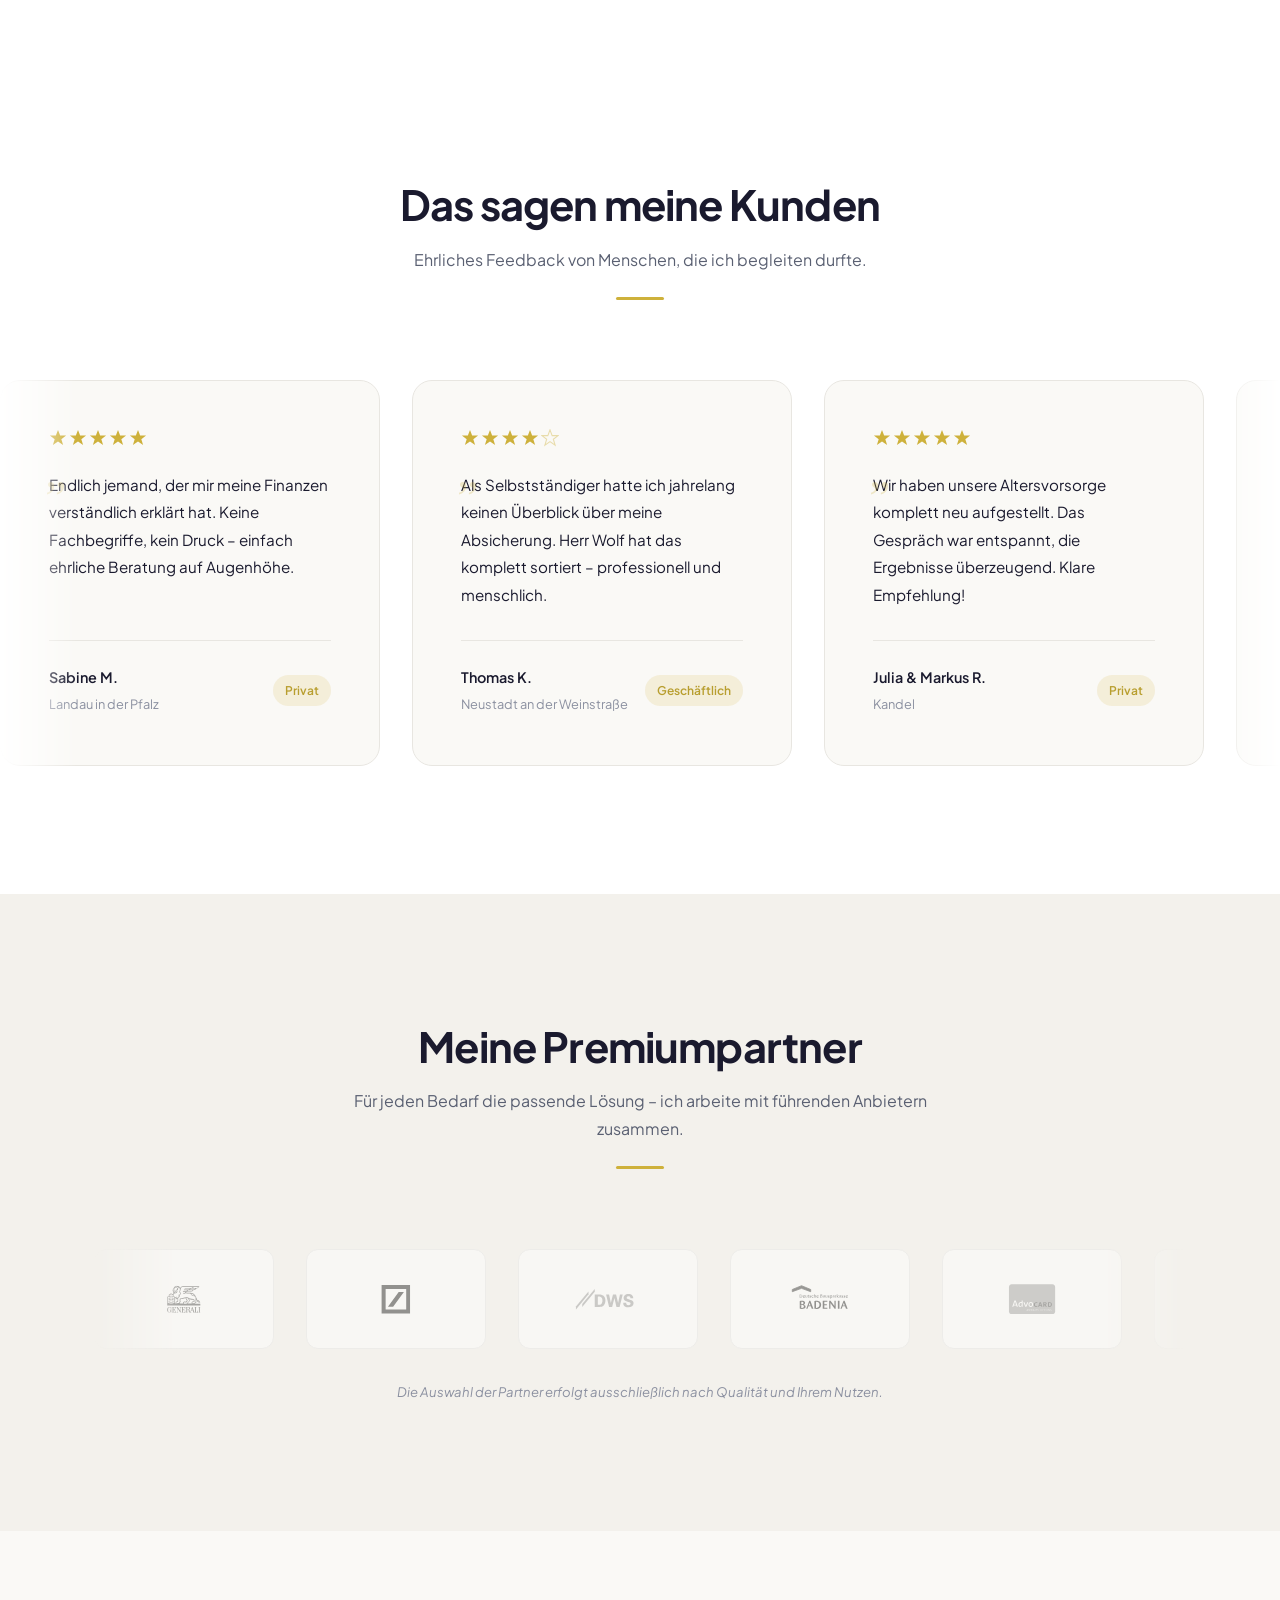
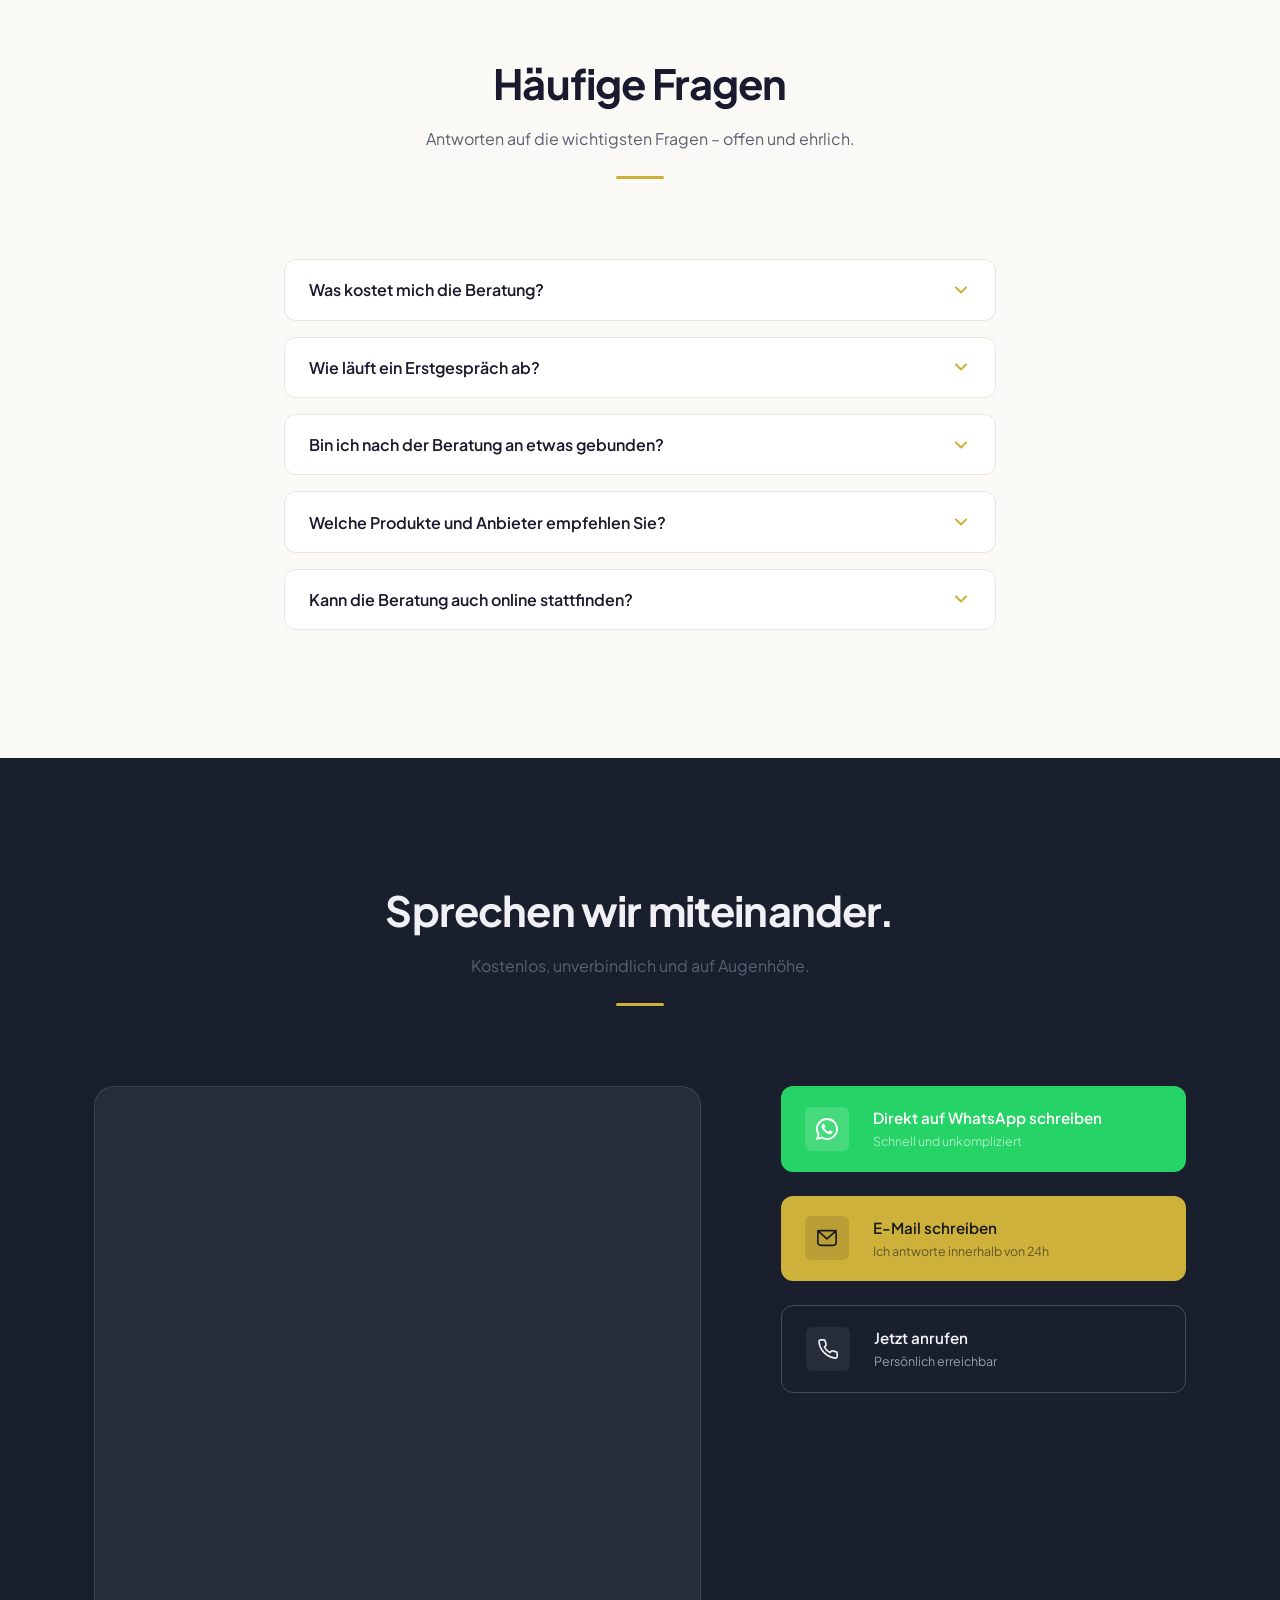
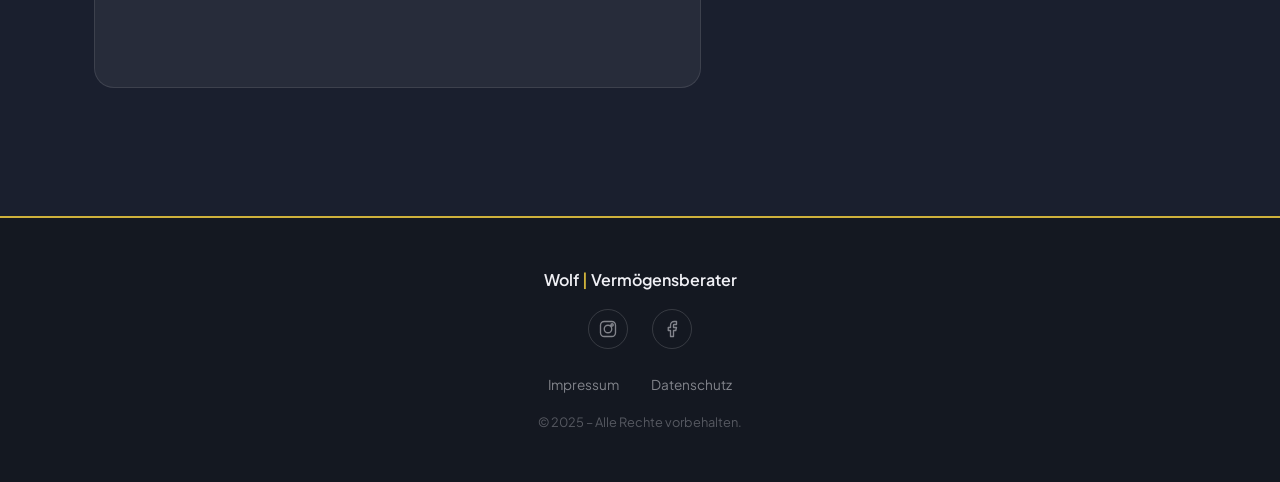
==== commit d766504e: "Fix expanded service cards on mobile: CTA button and spacing - display: flex on CTA button for full-" ====
--- a/index.html
+++ b/index.html
@@ -13,7 +13,7 @@
   <link rel="preconnect" href="https://fonts.googleapis.com">
   <link rel="preconnect" href="https://fonts.gstatic.com" crossorigin>
   <link href="https://fonts.googleapis.com/css2?family=Plus+Jakarta+Sans:ital,wght@0,300;0,400;0,500;0,600;0,700;0,800;1,400;1,500&display=swap" rel="stylesheet">
-  <link rel="stylesheet" href="css/style.css?v=10">
+  <link rel="stylesheet" href="css/style.css?v=12">
 </head>
 <body>
 
--- a/css/style.css
+++ b/css/style.css
@@ -626,7 +626,7 @@
   margin-top: 0;
 }
 .services__card.is-expanded .services__card-details {
-  max-height: 600px;
+  max-height: 1000px;
   opacity: 1;
   margin-top: var(--space-md);
 }
@@ -636,7 +636,7 @@
   display: flex;
   flex-direction: column;
   gap: var(--space-sm);
-  margin-bottom: var(--space-lg);
+  margin-bottom: var(--space-sm);
 }
 .services__card-details li {
   display: flex;
@@ -657,9 +657,10 @@
   line-height: 1.7;
 }
 .services__card-details .btn {
+  display: flex;
   width: 100%;
   text-align: center;
-  margin-top: var(--space-sm);
+  margin-top: var(--space-md);
 }
 
 /* Toggle button */
@@ -710,7 +711,7 @@
   border-top-color: var(--gold-dark);
 }
 .services__card.is-expanded .services__card-toggle {
-  margin-top: var(--space-xl);
+  margin-top: var(--space-md);
 }
 
 /* ============================================
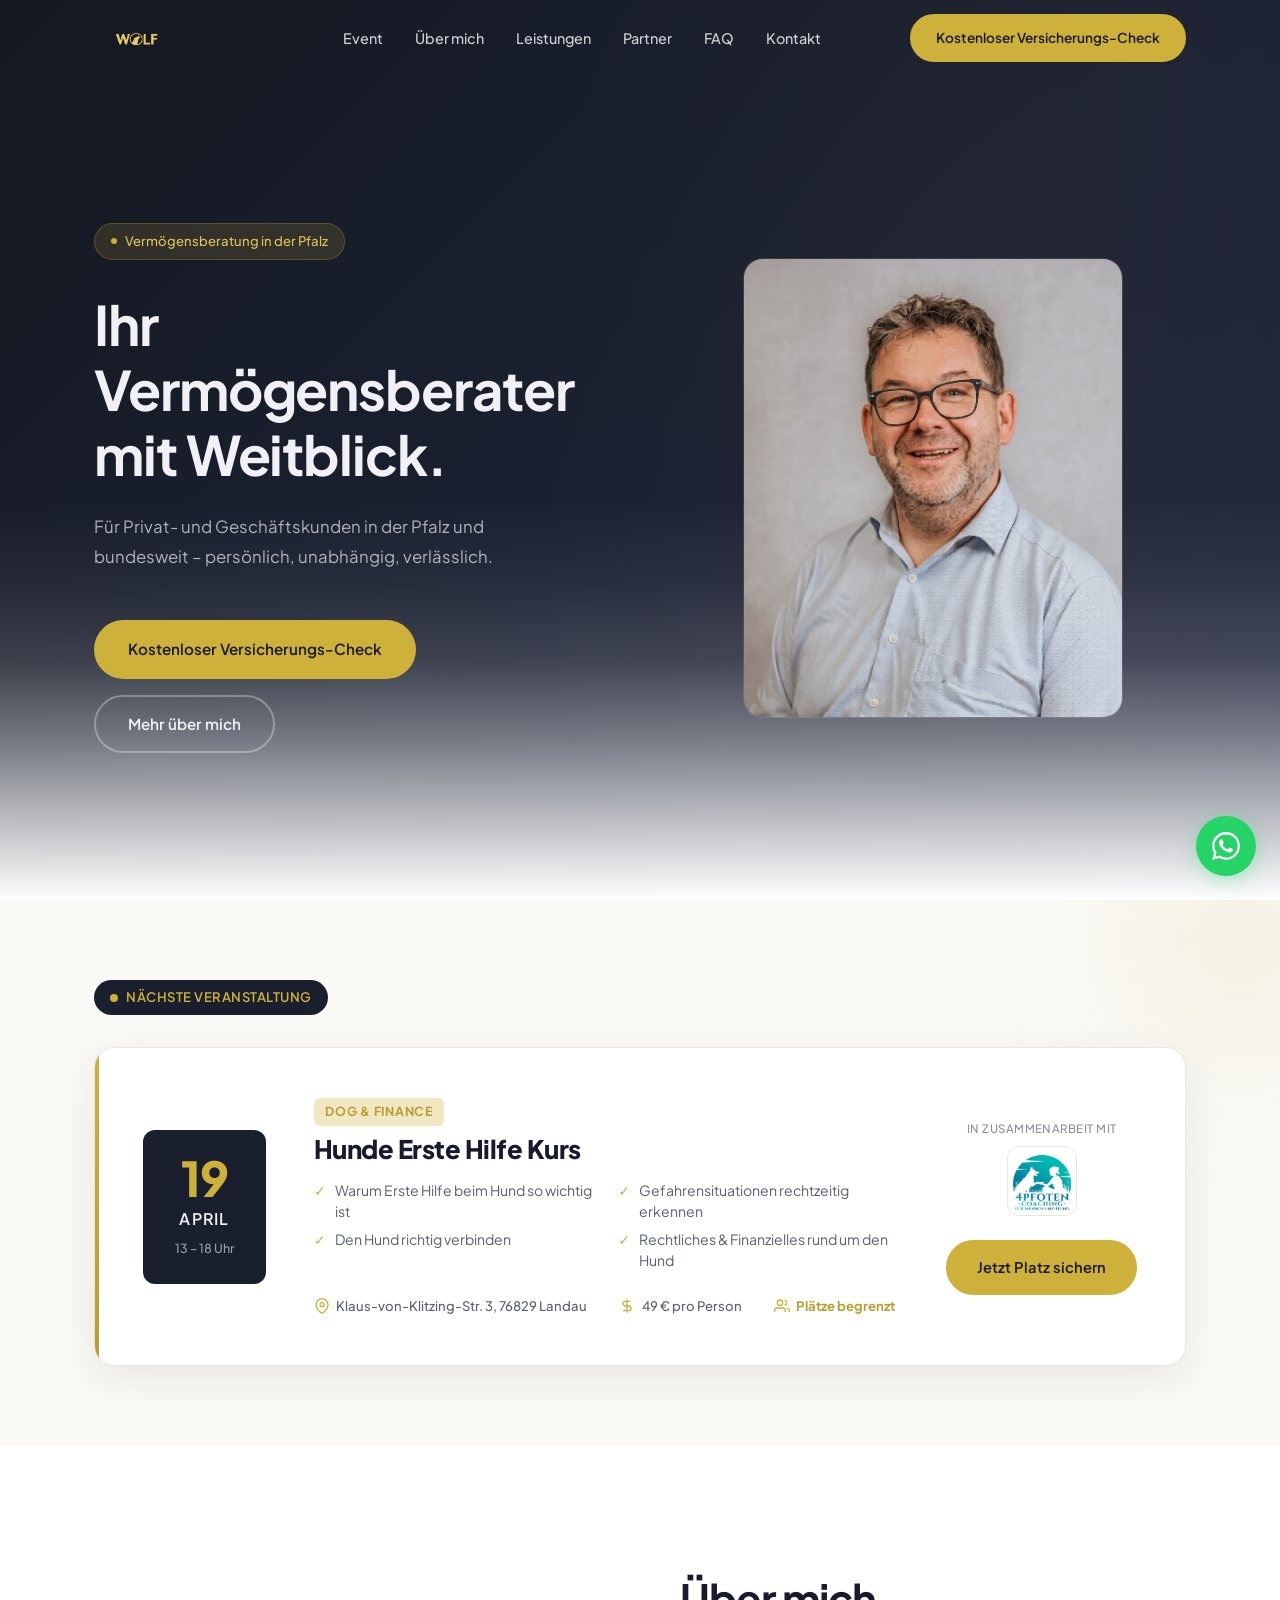
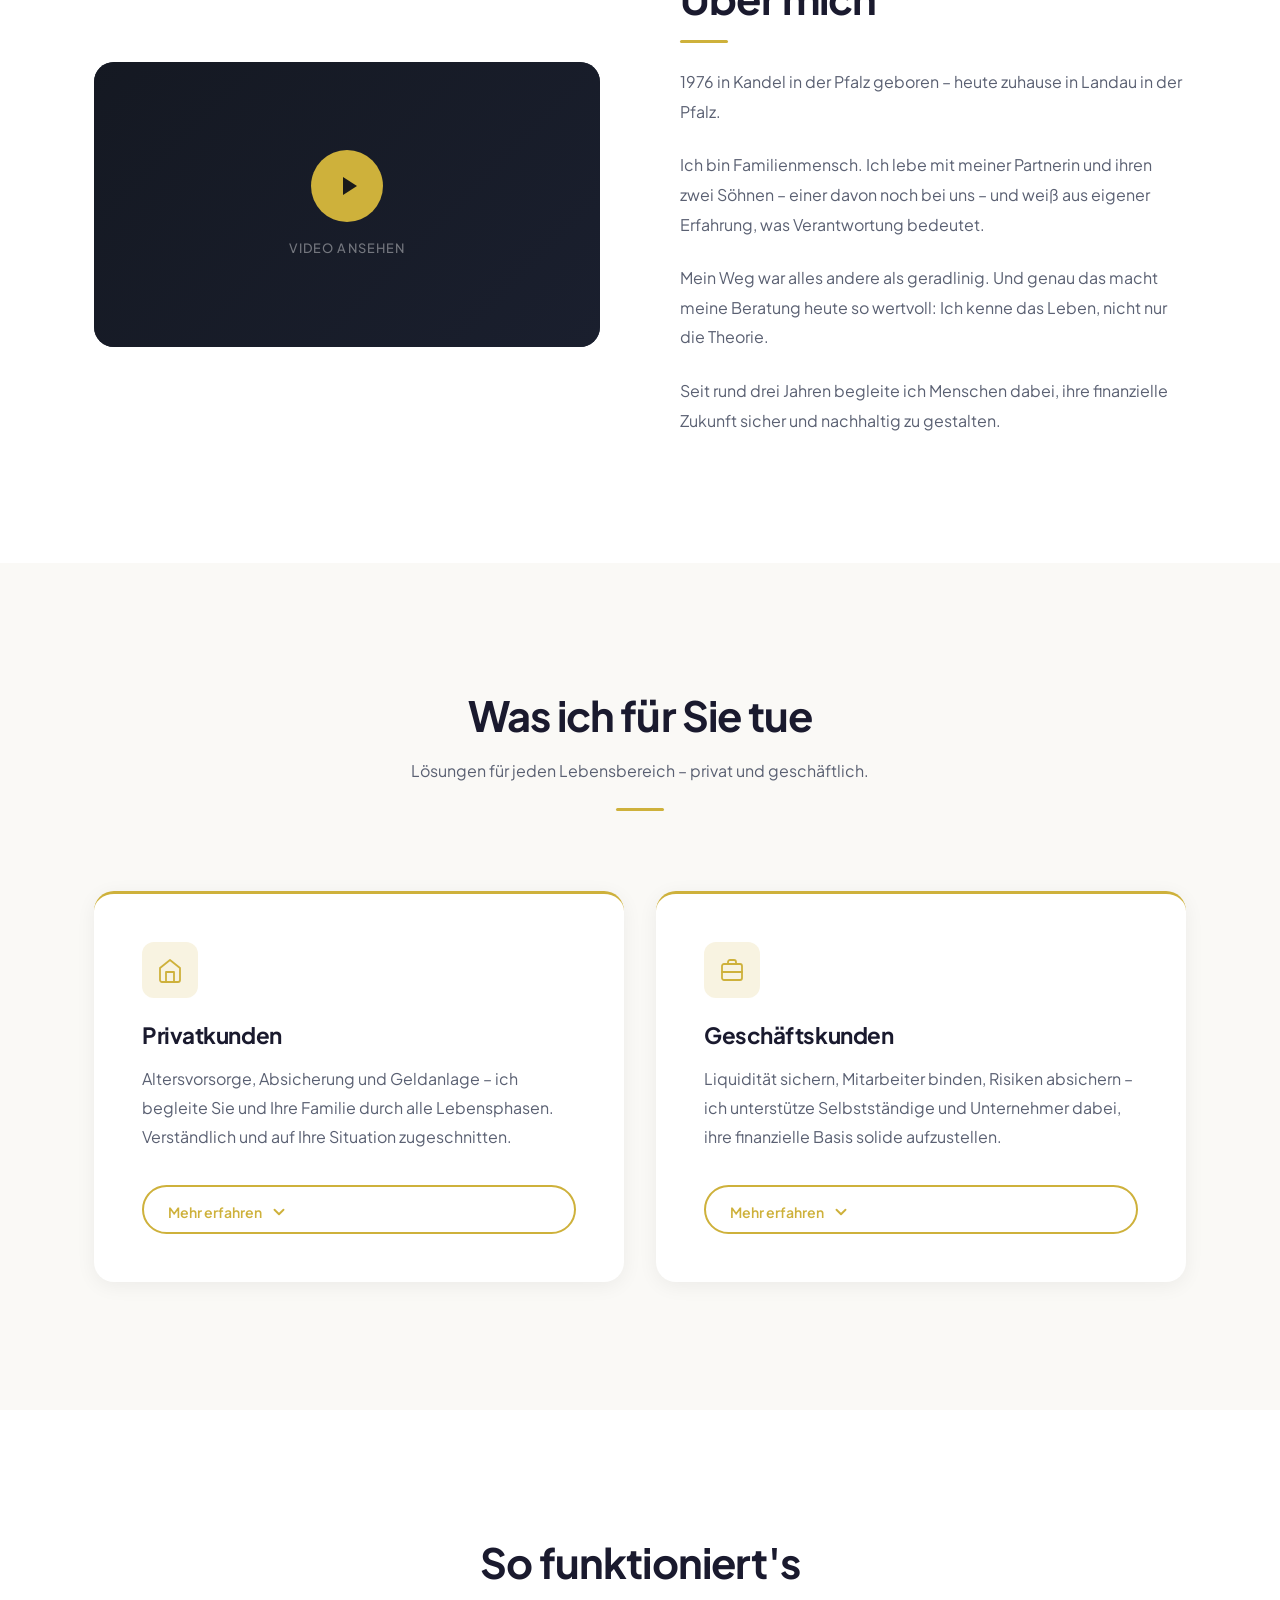
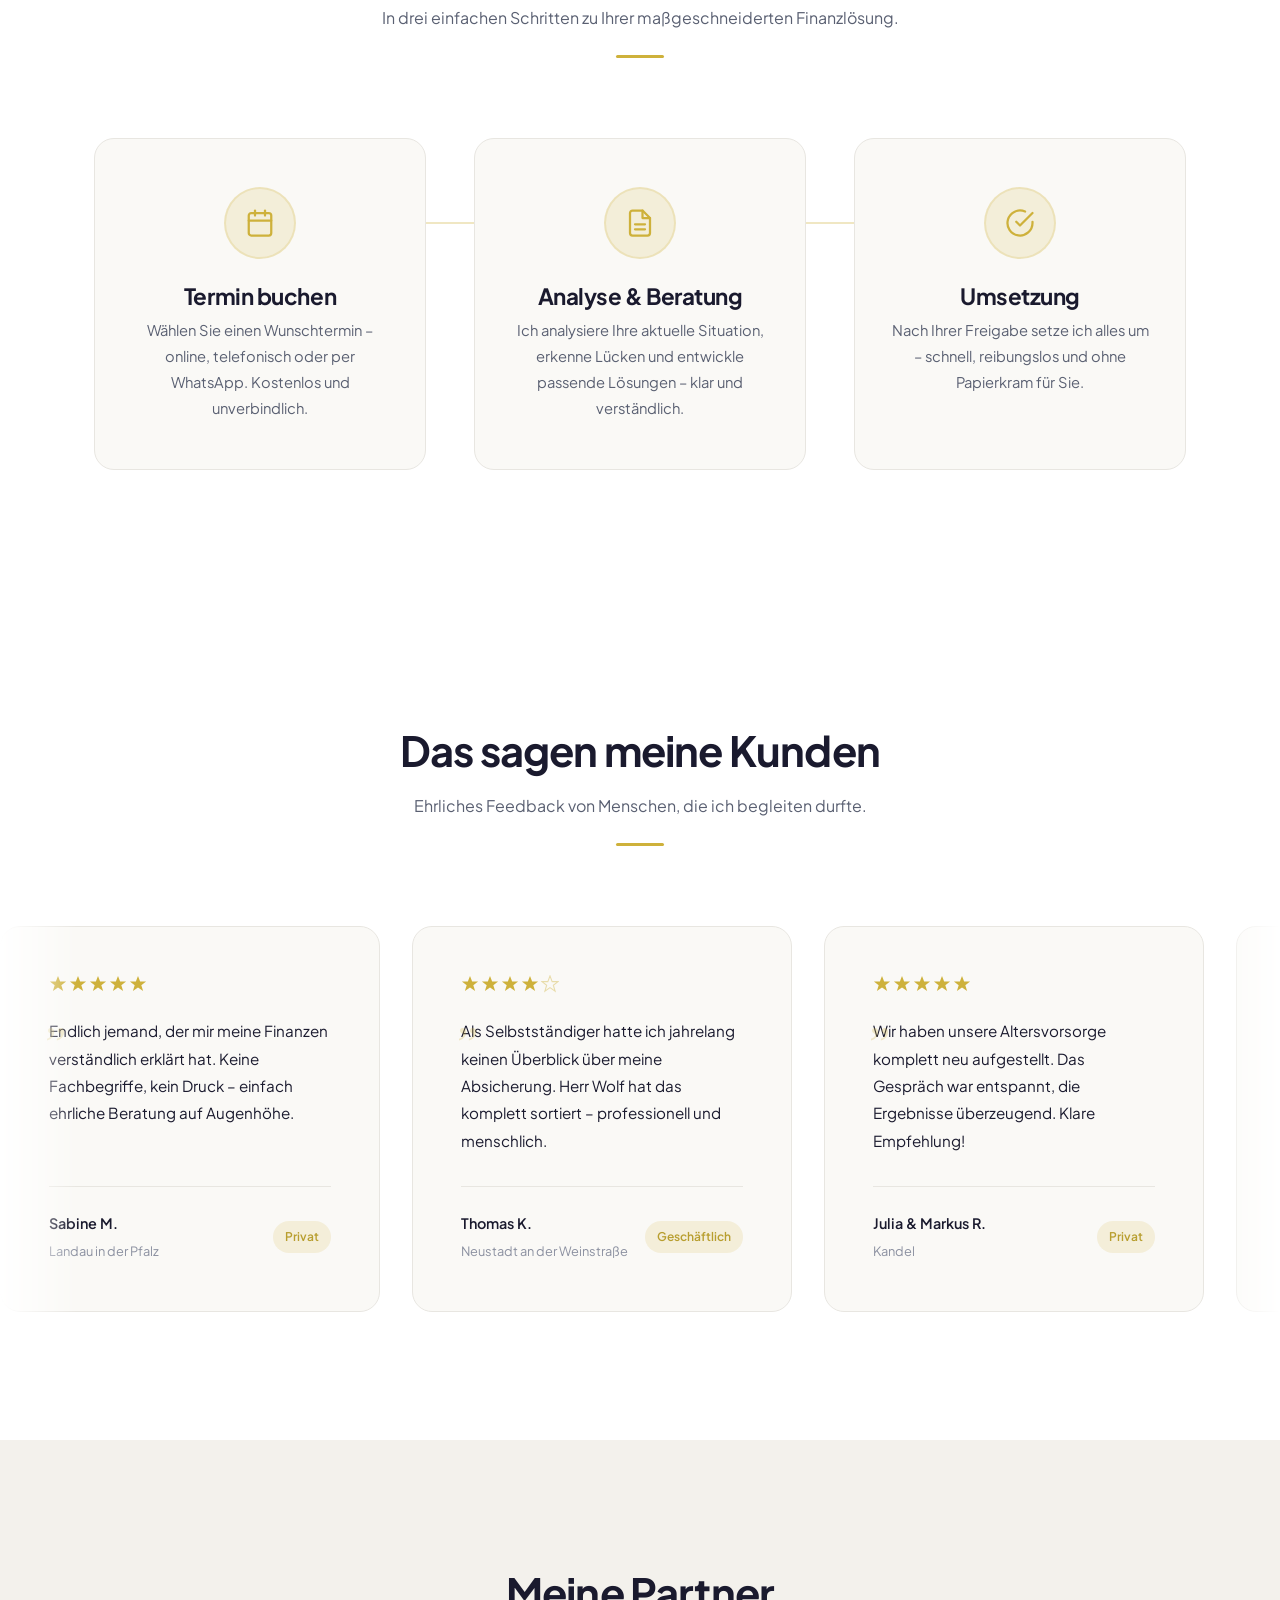
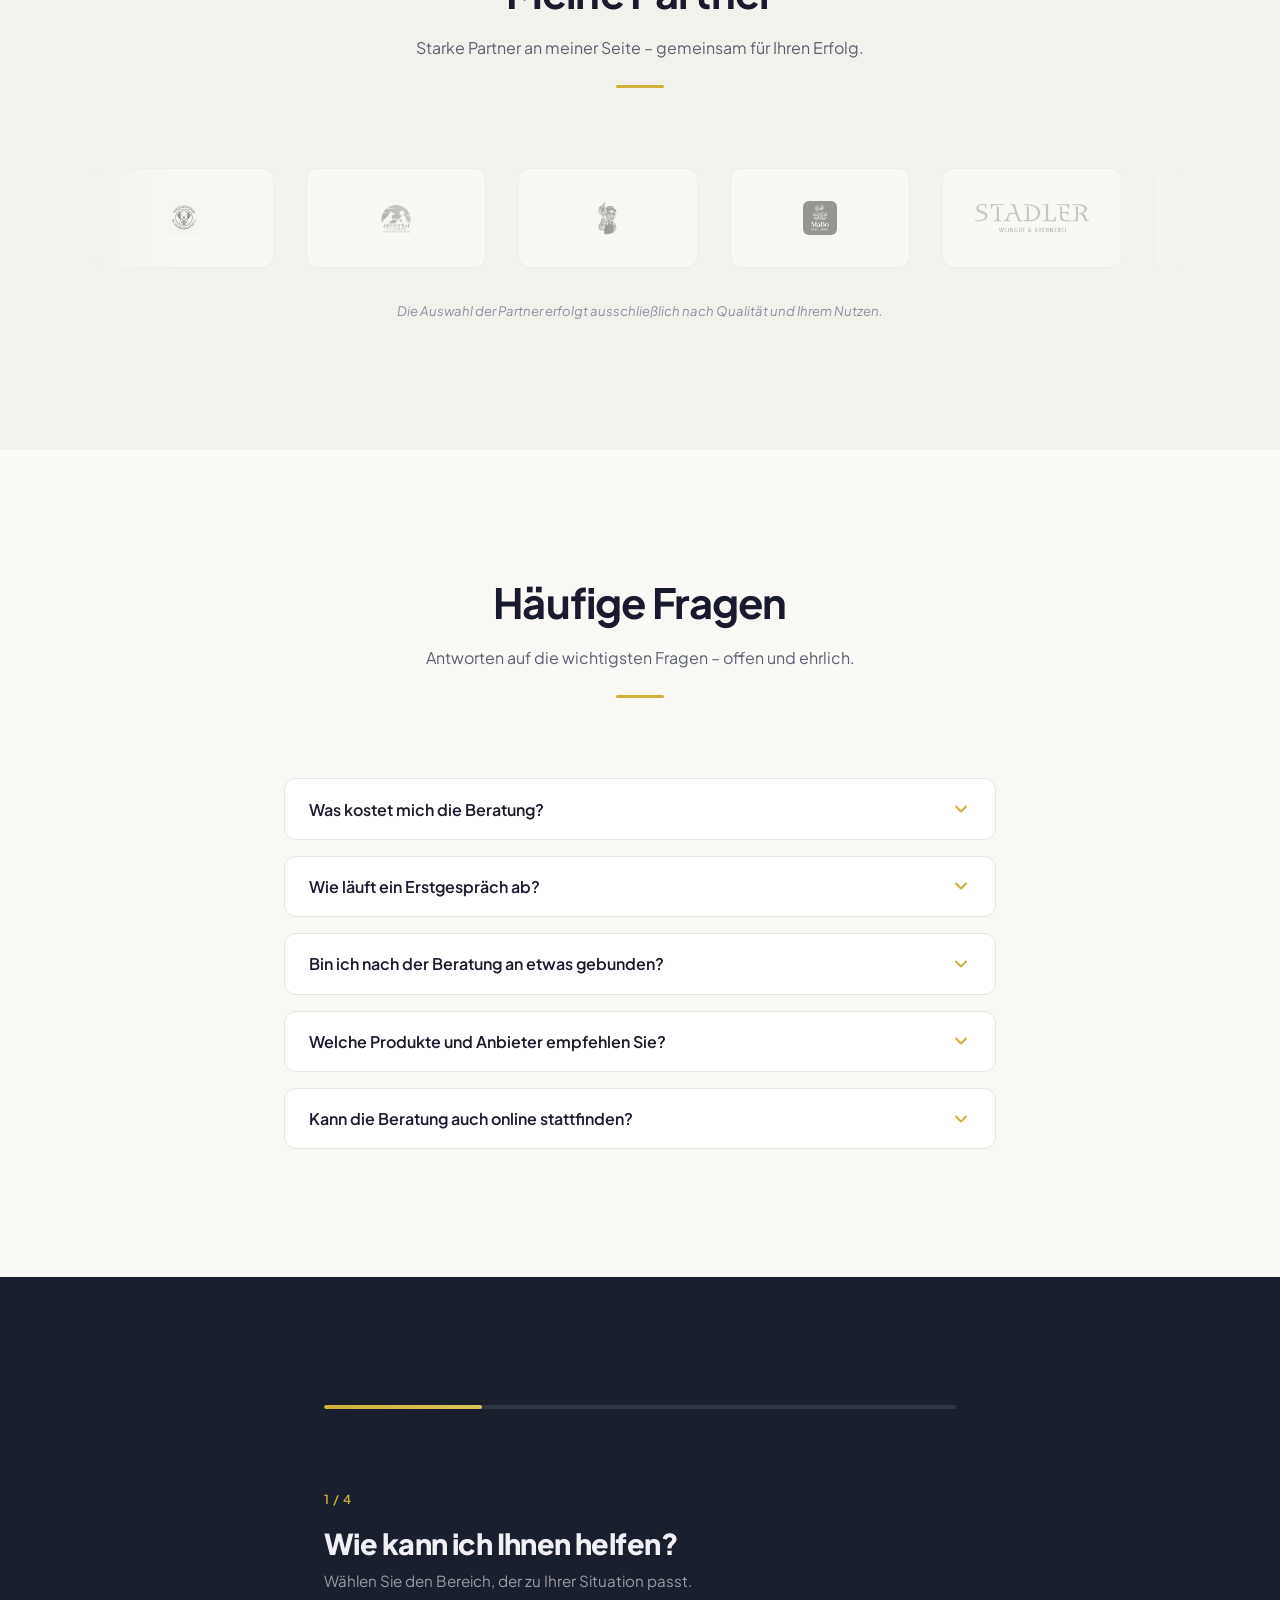
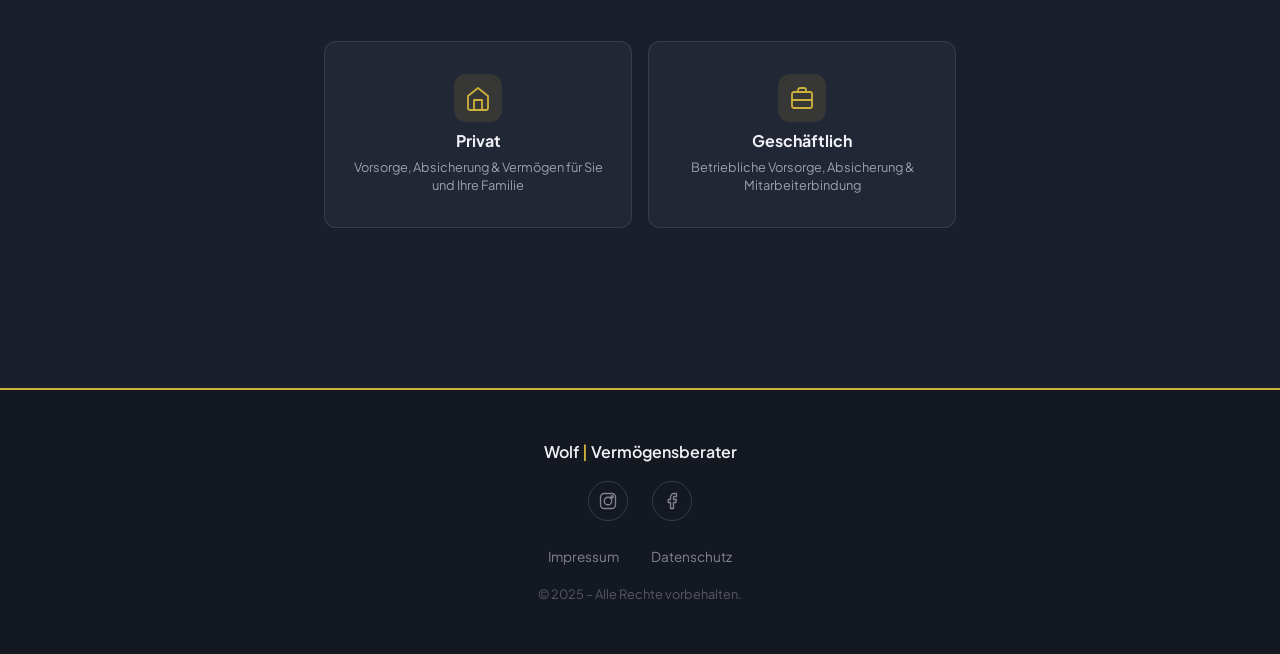
==== commit 4eee5d02: "feat: neue Partner, Event-Section, Kontakt-Funnel & Terminbuchung - Alte Versicherungs-Partner durch" ====
--- a/index.html
+++ b/index.html
@@ -13,7 +13,7 @@
   <link rel="preconnect" href="https://fonts.googleapis.com">
   <link rel="preconnect" href="https://fonts.gstatic.com" crossorigin>
   <link href="https://fonts.googleapis.com/css2?family=Plus+Jakarta+Sans:ital,wght@0,300;0,400;0,500;0,600;0,700;0,800;1,400;1,500&display=swap" rel="stylesheet">
-  <link rel="stylesheet" href="css/style.css?v=12">
+  <link rel="stylesheet" href="css/style.css?v=14">
 </head>
 <body>
 
@@ -25,6 +25,7 @@
         <img src="images/wolf-logo-dark.png" alt="Wolf Vermögensberatung Logo" class="nav__logo-dark" width="160" height="44">
       </a>
       <div class="nav__links" id="navLinks">
+        <a href="#event">Event</a>
         <a href="#ueber-mich">Über mich</a>
         <a href="#leistungen">Leistungen</a>
         <a href="#partner">Partner</a>
@@ -63,6 +64,56 @@
     </div>
     <div class="hero__scroll">
       <div class="hero__scroll-line"></div>
+    </div>
+  </section>
+
+  <!-- ========== EVENT BANNER ========== -->
+  <section class="event" id="event">
+    <div class="event__container">
+      <div class="event__badge reveal">
+        <span class="event__badge-dot"></span> Nächste Veranstaltung
+      </div>
+
+      <div class="event__card reveal reveal-delay-1">
+        <div class="event__date-block">
+          <span class="event__date-day">19</span>
+          <span class="event__date-month">April</span>
+          <span class="event__date-time">13 – 18 Uhr</span>
+        </div>
+
+        <div class="event__content">
+          <div class="event__label">Dog & Finance</div>
+          <h2 class="event__title">Hunde Erste Hilfe Kurs</h2>
+          <ul class="event__highlights">
+            <li>Warum Erste Hilfe beim Hund so wichtig ist</li>
+            <li>Gefahrensituationen rechtzeitig erkennen</li>
+            <li>Den Hund richtig verbinden</li>
+            <li>Rechtliches & Finanzielles rund um den Hund</li>
+          </ul>
+          <div class="event__meta">
+            <div class="event__meta-item">
+              <svg width="16" height="16" viewBox="0 0 24 24" fill="none" stroke="currentColor" stroke-width="2"><path d="M21 10c0 7-9 13-9 13s-9-6-9-13a9 9 0 0 1 18 0z"/><circle cx="12" cy="10" r="3"/></svg>
+              Klaus-von-Klitzing-Str. 3, 76829 Landau
+            </div>
+            <div class="event__meta-item">
+              <svg width="16" height="16" viewBox="0 0 24 24" fill="none" stroke="currentColor" stroke-width="2"><path d="M12 2v20M17 5H9.5a3.5 3.5 0 0 0 0 7h5a3.5 3.5 0 0 1 0 7H6"/></svg>
+              49 € pro Person
+            </div>
+            <div class="event__meta-item event__meta-item--limited">
+              <svg width="16" height="16" viewBox="0 0 24 24" fill="none" stroke="currentColor" stroke-width="2"><path d="M17 21v-2a4 4 0 0 0-4-4H5a4 4 0 0 0-4 4v2"/><circle cx="9" cy="7" r="4"/><path d="M23 21v-2a4 4 0 0 0-3-3.87"/><path d="M16 3.13a4 4 0 0 1 0 7.75"/></svg>
+              Plätze begrenzt
+            </div>
+          </div>
+        </div>
+
+        <div class="event__cta-block">
+          <div class="event__partner">
+            <span>In Zusammenarbeit mit</span>
+            <img src="images/partners/4pfoten-coaching.jpeg" alt="4Pfoten Coaching" class="event__partner-logo">
+          </div>
+          <a href="#kontakt" class="btn btn--gold event__btn">Jetzt Platz sichern</a>
+        </div>
+      </div>
     </div>
   </section>
 
@@ -422,37 +473,23 @@
   <section class="partners" id="partner">
     <div class="partners__container">
       <div class="section__header reveal">
-        <h2>Meine Premiumpartner</h2>
-        <p>Für jeden Bedarf die passende Lösung – ich arbeite mit führenden Anbietern zusammen.</p>
+        <h2>Meine Partner</h2>
+        <p>Starke Partner an meiner Seite – gemeinsam für Ihren Erfolg.</p>
       </div>
       <div class="partners__slider reveal">
         <div class="partners__track">
-          <!-- Original set (12 Partner) -->
-          <div class="partners__item"><img src="images/partners/generali.svg" alt="Generali"></div>
-          <div class="partners__item"><img src="images/partners/deutsche-bank.svg" alt="Deutsche Bank"></div>
-          <div class="partners__item"><img src="images/partners/dws.svg" alt="DWS"></div>
-          <div class="partners__item"><img src="images/partners/badenia.svg" alt="Deutsche Bausparkasse Badenia"></div>
-          <div class="partners__item"><img src="images/partners/advocard.svg" alt="ADVOCARD"></div>
-          <div class="partners__item"><img src="images/partners/deutsche-verrechnungsstelle.svg" alt="Deutsche Verrechnungsstelle"></div>
-          <div class="partners__item"><img src="images/partners/allianz-gi.svg" alt="Allianz Global Investors"></div>
-          <div class="partners__item"><img src="images/partners/geiger.svg" alt="Geiger Edelmetalle"></div>
-          <div class="partners__item"><img src="images/partners/commerzbank.svg" alt="Commerzbank"></div>
-          <div class="partners__item"><img src="images/partners/hypovereinsbank.svg" alt="HypoVereinsbank"></div>
-          <div class="partners__item"><img src="images/partners/santander.svg" alt="Santander"></div>
-          <div class="partners__item"><img src="images/partners/bkk-linde.svg" alt="BKK Linde"></div>
+          <!-- Original set (5 Partner) -->
+          <div class="partners__item"><img src="images/partners/tierschutzverein-vergessene-poten.jpeg" alt="Tierschutzverein Die Vergessenen Poten e.V."></div>
+          <div class="partners__item"><img src="images/partners/4pfoten-coaching.jpeg" alt="4Pfoten Coaching"></div>
+          <div class="partners__item"><img src="images/partners/guenter.jpeg" alt="Günter"></div>
+          <div class="partners__item"><img src="images/partners/mabo-immobilien.jpeg" alt="MaBo Immobilien"></div>
+          <div class="partners__item"><img src="images/partners/stadler-weingut.jpeg" alt="Stadler Weingut & Brennerei"></div>
           <!-- Duplicate set for seamless loop -->
-          <div class="partners__item"><img src="images/partners/generali.svg" alt="Generali"></div>
-          <div class="partners__item"><img src="images/partners/deutsche-bank.svg" alt="Deutsche Bank"></div>
-          <div class="partners__item"><img src="images/partners/dws.svg" alt="DWS"></div>
-          <div class="partners__item"><img src="images/partners/badenia.svg" alt="Deutsche Bausparkasse Badenia"></div>
-          <div class="partners__item"><img src="images/partners/advocard.svg" alt="ADVOCARD"></div>
-          <div class="partners__item"><img src="images/partners/deutsche-verrechnungsstelle.svg" alt="Deutsche Verrechnungsstelle"></div>
-          <div class="partners__item"><img src="images/partners/allianz-gi.svg" alt="Allianz Global Investors"></div>
-          <div class="partners__item"><img src="images/partners/geiger.svg" alt="Geiger Edelmetalle"></div>
-          <div class="partners__item"><img src="images/partners/commerzbank.svg" alt="Commerzbank"></div>
-          <div class="partners__item"><img src="images/partners/hypovereinsbank.svg" alt="HypoVereinsbank"></div>
-          <div class="partners__item"><img src="images/partners/santander.svg" alt="Santander"></div>
-          <div class="partners__item"><img src="images/partners/bkk-linde.svg" alt="BKK Linde"></div>
+          <div class="partners__item"><img src="images/partners/tierschutzverein-vergessene-poten.jpeg" alt="Tierschutzverein Die Vergessenen Poten e.V."></div>
+          <div class="partners__item"><img src="images/partners/4pfoten-coaching.jpeg" alt="4Pfoten Coaching"></div>
+          <div class="partners__item"><img src="images/partners/guenter.jpeg" alt="Günter"></div>
+          <div class="partners__item"><img src="images/partners/mabo-immobilien.jpeg" alt="MaBo Immobilien"></div>
+          <div class="partners__item"><img src="images/partners/stadler-weingut.jpeg" alt="Stadler Weingut & Brennerei"></div>
         </div>
       </div>
       <p class="partners__disclaimer reveal">Die Auswahl der Partner erfolgt ausschließlich nach Qualität und Ihrem Nutzen.</p>
@@ -500,7 +537,7 @@
             <svg viewBox="0 0 24 24" xmlns="http://www.w3.org/2000/svg"><polyline points="6 9 12 15 18 9"/></svg>
           </button>
           <div class="faq__answer">
-            <p>Ich arbeite mit einer breiten Auswahl renommierter Partner zusammen – von Generali über Deutsche Bank bis Hanse Merkur, Barmenia und ADVOCARD. So finde ich für jeden Bedarf die beste Lösung, nicht nur die einer einzigen Gesellschaft.</p>
+            <p>Ich arbeite mit starken Partnern aus unterschiedlichen Bereichen zusammen – von Immobilien über Tierschutz bis Genuss. So entsteht ein Netzwerk, das echten Mehrwert bietet.</p>
           </div>
         </div>
         <div class="faq__item reveal reveal-delay-4">
@@ -516,55 +553,175 @@
     </div>
   </section>
 
-  <!-- ========== KONTAKT & TERMINBUCHUNG ========== -->
+  <!-- ========== KONTAKT FUNNEL ========== -->
   <section class="contact" id="kontakt">
     <div class="contact__container">
-      <div class="section__header reveal">
-        <h2>Sprechen wir miteinander.</h2>
-        <p>Kostenlos, unverbindlich und auf Augenhöhe.</p>
-      </div>
-      <div class="contact__grid">
-        <!-- Kalender-Widget -->
-        <div class="contact__calendar reveal">
-          <iframe src="https://app.unchainedai.co/widget/booking/0HLhT556qZXKCpuTDabg" style="width: 100%; border: none; overflow: hidden; min-height: 600px; border-radius: var(--radius-lg);" scrolling="no" id="0HLhT556qZXKCpuTDabg_1772282984004"></iframe>
-        </div>
-        <!-- Kontakt-Optionen -->
-        <div class="contact__options reveal reveal-delay-1">
-          <!-- WhatsApp -->
-          <a href="https://wa.me/4915118518147" class="contact__btn contact__btn--whatsapp" target="_blank" rel="noopener noreferrer">
-            <div class="contact__btn-icon">
-              <svg viewBox="0 0 24 24" xmlns="http://www.w3.org/2000/svg"><path d="M17.472 14.382c-.297-.149-1.758-.867-2.03-.967-.273-.099-.471-.148-.67.15-.197.297-.767.966-.94 1.164-.173.199-.347.223-.644.075-.297-.15-1.255-.463-2.39-1.475-.883-.788-1.48-1.761-1.653-2.059-.173-.297-.018-.458.13-.606.134-.133.298-.347.446-.52.149-.174.198-.298.298-.497.099-.198.05-.371-.025-.52-.075-.149-.669-1.612-.916-2.207-.242-.579-.487-.5-.669-.51-.173-.008-.371-.01-.57-.01-.198 0-.52.074-.792.372-.272.297-1.04 1.016-1.04 2.479 0 1.462 1.065 2.875 1.213 3.074.149.198 2.096 3.2 5.077 4.487.709.306 1.262.489 1.694.625.712.227 1.36.195 1.871.118.571-.085 1.758-.719 2.006-1.413.248-.694.248-1.289.173-1.413-.074-.124-.272-.198-.57-.347zM12.05 21.785h-.013a9.927 9.927 0 01-5.055-1.387l-.362-.215-3.757.986 1.004-3.666-.236-.376A9.93 9.93 0 012.07 12.05C2.073 6.545 6.548 2.07 12.063 2.07a9.93 9.93 0 017.021 2.91 9.93 9.93 0 012.908 7.024c-.003 5.505-4.48 9.98-9.985 9.98h-.004zM20.52 3.449C18.247 1.226 15.237 0 12.05 0 5.463 0 .104 5.335.101 11.893c-.001 2.096.547 4.142 1.588 5.945L.057 24l6.305-1.654a11.882 11.882 0 005.683 1.448h.005C18.538 23.794 23.9 18.459 23.9 11.9c.001-3.175-1.234-6.16-3.48-8.451z"/></svg>
-            </div>
-            <div class="contact__btn-text">
-              Direkt auf WhatsApp schreiben
-              <small>Schnell und unkompliziert</small>
-            </div>
-          </a>
-          <!-- E-Mail -->
-          <a href="mailto:" class="contact__btn contact__btn--email">
-            <div class="contact__btn-icon">
-              <svg viewBox="0 0 24 24" xmlns="http://www.w3.org/2000/svg">
-                <rect x="2" y="4" width="20" height="16" rx="3"/>
-                <polyline points="2,4 12,13 22,4"/>
-              </svg>
-            </div>
-            <div class="contact__btn-text">
-              E-Mail schreiben
-              <small>Ich antworte innerhalb von 24h</small>
-            </div>
-          </a>
-          <!-- Telefon -->
-          <a href="tel:" class="contact__btn contact__btn--phone">
-            <div class="contact__btn-icon">
-              <svg viewBox="0 0 24 24" xmlns="http://www.w3.org/2000/svg">
-                <path d="M22 16.92v3a2 2 0 01-2.18 2 19.79 19.79 0 01-8.63-3.07 19.5 19.5 0 01-6-6 19.79 19.79 0 01-3.07-8.67A2 2 0 014.11 2h3a2 2 0 012 1.72 12.84 12.84 0 00.7 2.81 2 2 0 01-.45 2.11L8.09 9.91a16 16 0 006 6l1.27-1.27a2 2 0 012.11-.45 12.84 12.84 0 002.81.7A2 2 0 0122 16.92z"/>
-              </svg>
-            </div>
-            <div class="contact__btn-text">
-              Jetzt anrufen
-              <small>Persönlich erreichbar</small>
-            </div>
-          </a>
+      <div class="funnel" id="funnel">
+        <!-- Progress Bar -->
+        <div class="funnel__progress">
+          <div class="funnel__progress-bar" id="funnelProgress" style="width: 25%"></div>
+        </div>
+
+        <!-- ===== STEP 1: Privat oder Geschäftlich ===== -->
+        <div class="funnel__step is-active" data-step="1">
+          <div class="funnel__step-number">1 / 4</div>
+          <h2 class="funnel__title">Wie kann ich Ihnen helfen?</h2>
+          <p class="funnel__subtitle">Wählen Sie den Bereich, der zu Ihrer Situation passt.</p>
+          <div class="funnel__choices funnel__choices--two">
+            <button class="funnel__choice" data-value="privat" data-next="2">
+              <div class="funnel__choice-icon">
+                <svg viewBox="0 0 28 28" fill="none" stroke="currentColor" stroke-width="1.8" stroke-linecap="round" stroke-linejoin="round"><path d="M4 12L14 4l10 8v12a2 2 0 01-2 2H6a2 2 0 01-2-2V12z"/><path d="M10 26V16h8v10"/></svg>
+              </div>
+              <strong>Privat</strong>
+              <span>Vorsorge, Absicherung & Vermögen für Sie und Ihre Familie</span>
+            </button>
+            <button class="funnel__choice" data-value="geschaeftlich" data-next="2">
+              <div class="funnel__choice-icon">
+                <svg viewBox="0 0 28 28" fill="none" stroke="currentColor" stroke-width="1.8" stroke-linecap="round" stroke-linejoin="round"><rect x="4" y="8" width="20" height="16" rx="2"/><path d="M10 8V6a2 2 0 012-2h4a2 2 0 012 2v2"/><line x1="4" y1="16" x2="24" y2="16"/></svg>
+              </div>
+              <strong>Geschäftlich</strong>
+              <span>Betriebliche Vorsorge, Absicherung & Mitarbeiterbindung</span>
+            </button>
+          </div>
+        </div>
+
+        <!-- ===== STEP 2: Themenauswahl (Privat) ===== -->
+        <div class="funnel__step" data-step="2" data-variant="privat">
+          <div class="funnel__step-number">2 / 4</div>
+          <button class="funnel__back" aria-label="Zurück">
+            <svg width="20" height="20" viewBox="0 0 24 24" fill="none" stroke="currentColor" stroke-width="2" stroke-linecap="round" stroke-linejoin="round"><path d="M19 12H5"/><polyline points="12 19 5 12 12 5"/></svg>
+            Zurück
+          </button>
+          <h2 class="funnel__title">Welches Thema beschäftigt Sie?</h2>
+          <p class="funnel__subtitle">Sie können auch mehrere Themen wählen.</p>
+          <div class="funnel__choices funnel__choices--grid">
+            <button class="funnel__choice funnel__choice--multi" data-value="Altersvorsorge">
+              <div class="funnel__choice-emoji">🛡️</div>
+              <strong>Altersvorsorge</strong>
+              <span>Riester, Rürup, betrieblich & privat</span>
+            </button>
+            <button class="funnel__choice funnel__choice--multi" data-value="Absicherung">
+              <div class="funnel__choice-emoji">🏠</div>
+              <strong>Absicherung</strong>
+              <span>BU, Haftpflicht, Hausrat, Rechtsschutz</span>
+            </button>
+            <button class="funnel__choice funnel__choice--multi" data-value="Geldanlage">
+              <div class="funnel__choice-emoji">📈</div>
+              <strong>Geldanlage</strong>
+              <span>Fonds, Edelmetalle, Vermögensaufbau</span>
+            </button>
+            <button class="funnel__choice funnel__choice--multi" data-value="Krankenversicherung">
+              <div class="funnel__choice-emoji">❤️</div>
+              <strong>Krankenversicherung</strong>
+              <span>GKV-Optimierung oder PKV-Wechsel</span>
+            </button>
+            <button class="funnel__choice funnel__choice--multi" data-value="Bankprodukte">
+              <div class="funnel__choice-emoji">🏦</div>
+              <strong>Bankprodukte</strong>
+              <span>Girokonto, Kredit, Immobilienfinanzierung</span>
+            </button>
+            <button class="funnel__choice funnel__choice--multi" data-value="Allgemeine Beratung">
+              <div class="funnel__choice-emoji">💬</div>
+              <strong>Noch unsicher</strong>
+              <span>Ich brauche erst mal einen Überblick</span>
+            </button>
+          </div>
+          <button class="funnel__next btn btn--gold" data-next="3" disabled>Weiter</button>
+        </div>
+
+        <!-- ===== STEP 2: Themenauswahl (Geschäftlich) ===== -->
+        <div class="funnel__step" data-step="2" data-variant="geschaeftlich">
+          <div class="funnel__step-number">2 / 4</div>
+          <button class="funnel__back" aria-label="Zurück">
+            <svg width="20" height="20" viewBox="0 0 24 24" fill="none" stroke="currentColor" stroke-width="2" stroke-linecap="round" stroke-linejoin="round"><path d="M19 12H5"/><polyline points="12 19 5 12 12 5"/></svg>
+            Zurück
+          </button>
+          <h2 class="funnel__title">Was ist Ihr Anliegen?</h2>
+          <p class="funnel__subtitle">Sie können auch mehrere Themen wählen.</p>
+          <div class="funnel__choices funnel__choices--grid">
+            <button class="funnel__choice funnel__choice--multi" data-value="Betriebliche Altersvorsorge">
+              <div class="funnel__choice-emoji">🏢</div>
+              <strong>Betriebliche Altersvorsorge</strong>
+              <span>bAV-Modelle zur Mitarbeiterbindung</span>
+            </button>
+            <button class="funnel__choice funnel__choice--multi" data-value="Betriebliche Absicherung">
+              <div class="funnel__choice-emoji">🔒</div>
+              <strong>Betriebliche Absicherung</strong>
+              <span>Haftpflicht, Cyber, Geschäftsinhalte</span>
+            </button>
+            <button class="funnel__choice funnel__choice--multi" data-value="Liquiditätsmanagement">
+              <div class="funnel__choice-emoji">💰</div>
+              <strong>Liquidität & Cashflow</strong>
+              <span>Optimierung und Rücklagenbildung</span>
+            </button>
+            <button class="funnel__choice funnel__choice--multi" data-value="Schlüsselpersonenabsicherung">
+              <div class="funnel__choice-emoji">👤</div>
+              <strong>Schlüsselpersonen</strong>
+              <span>Schutz gegen Ausfall wichtiger Mitarbeiter</span>
+            </button>
+            <button class="funnel__choice funnel__choice--multi" data-value="Betriebliche Krankenversicherung">
+              <div class="funnel__choice-emoji">🏥</div>
+              <strong>Betriebliche KV</strong>
+              <span>Krankenzusatz ohne Gesundheitsfragen</span>
+            </button>
+            <button class="funnel__choice funnel__choice--multi" data-value="Allgemeine Beratung">
+              <div class="funnel__choice-emoji">💬</div>
+              <strong>Noch unsicher</strong>
+              <span>Ich brauche erst mal einen Überblick</span>
+            </button>
+          </div>
+          <button class="funnel__next btn btn--gold" data-next="3" disabled>Weiter</button>
+        </div>
+
+        <!-- ===== STEP 3: Kontaktdaten ===== -->
+        <div class="funnel__step" data-step="3">
+          <div class="funnel__step-number">3 / 4</div>
+          <button class="funnel__back" aria-label="Zurück">
+            <svg width="20" height="20" viewBox="0 0 24 24" fill="none" stroke="currentColor" stroke-width="2" stroke-linecap="round" stroke-linejoin="round"><path d="M19 12H5"/><polyline points="12 19 5 12 12 5"/></svg>
+            Zurück
+          </button>
+          <h2 class="funnel__title">Fast geschafft – wie erreiche ich Sie?</h2>
+          <p class="funnel__subtitle">Ihre Daten werden vertraulich behandelt und nicht an Dritte weitergegeben.</p>
+          <form class="funnel__form" id="funnelForm" novalidate>
+            <div class="funnel__field">
+              <label for="funnel-name">Vollständiger Name</label>
+              <input type="text" id="funnel-name" name="name" placeholder="Max Mustermann" required autocomplete="name">
+            </div>
+            <div class="funnel__field">
+              <label for="funnel-phone">Telefonnummer</label>
+              <input type="tel" id="funnel-phone" name="phone" placeholder="0176 12345678" required autocomplete="tel">
+            </div>
+            <div class="funnel__field">
+              <label for="funnel-email">E-Mail-Adresse</label>
+              <input type="email" id="funnel-email" name="email" placeholder="max@beispiel.de" required autocomplete="email">
+            </div>
+            <div class="funnel__field funnel__field--optional">
+              <label for="funnel-message">Möchten Sie noch etwas mitteilen? <small>(optional)</small></label>
+              <textarea id="funnel-message" name="message" rows="3" placeholder="z. B. bevorzugte Uhrzeit, bestimmte Fragen..."></textarea>
+            </div>
+            <button type="submit" class="funnel__submit btn btn--gold">Anfrage absenden</button>
+          </form>
+        </div>
+
+        <!-- ===== STEP 4: Bestätigung ===== -->
+        <div class="funnel__step" data-step="4">
+          <div class="funnel__success">
+            <div class="funnel__success-icon">
+              <svg width="56" height="56" viewBox="0 0 24 24" fill="none" stroke="var(--gold)" stroke-width="2" stroke-linecap="round" stroke-linejoin="round"><path d="M22 11.08V12a10 10 0 1 1-5.93-9.14"/><polyline points="22 4 12 14.01 9 11.01"/></svg>
+            </div>
+            <h2 class="funnel__title">Vielen Dank!</h2>
+            <p class="funnel__subtitle">Ihre Anfrage wurde erfolgreich eingereicht. Ich melde mich schnellstmöglich bei Ihnen.</p>
+            <div class="funnel__success-actions">
+              <a href="termin.html" class="btn btn--gold">
+                <svg width="18" height="18" viewBox="0 0 24 24" fill="none" stroke="currentColor" stroke-width="2" stroke-linecap="round" stroke-linejoin="round"><rect x="3" y="4" width="18" height="18" rx="2"/><line x1="16" y1="2" x2="16" y2="6"/><line x1="8" y1="2" x2="8" y2="6"/><line x1="3" y1="10" x2="21" y2="10"/></svg>
+                Direkt Termin buchen
+              </a>
+              <a href="https://wa.me/4915118518147" target="_blank" rel="noopener noreferrer" class="funnel__success-wa">
+                <svg width="18" height="18" viewBox="0 0 24 24" fill="currentColor"><path d="M17.472 14.382c-.297-.149-1.758-.867-2.03-.967-.273-.099-.471-.148-.67.15-.197.297-.767.966-.94 1.164-.173.199-.347.223-.644.075-.297-.15-1.255-.463-2.39-1.475-.883-.788-1.48-1.761-1.653-2.059-.173-.297-.018-.458.13-.606.134-.133.298-.347.446-.52.149-.174.198-.298.298-.497.099-.198.05-.371-.025-.52-.075-.149-.669-1.612-.916-2.207-.242-.579-.487-.5-.669-.51-.173-.008-.371-.01-.57-.01-.198 0-.52.074-.792.372-.272.297-1.04 1.016-1.04 2.479 0 1.462 1.065 2.875 1.213 3.074.149.198 2.096 3.2 5.077 4.487.709.306 1.262.489 1.694.625.712.227 1.36.195 1.871.118.571-.085 1.758-.719 2.006-1.413.248-.694.248-1.289.173-1.413-.074-.124-.272-.198-.57-.347z"/><path d="M12.05 0C5.463 0 .104 5.335.101 11.893c-.001 2.096.547 4.142 1.588 5.945L.057 24l6.305-1.654a11.882 11.882 0 005.683 1.448h.005C18.538 23.794 23.9 18.459 23.9 11.9 23.9 5.34 18.54 0 12.05 0zm0 21.785h-.013a9.927 9.927 0 01-5.055-1.387l-.362-.215-3.757.986 1.004-3.666-.236-.376A9.93 9.93 0 012.07 12.05C2.073 6.545 6.548 2.07 12.063 2.07a9.93 9.93 0 017.021 2.91 9.93 9.93 0 012.908 7.024c-.003 5.505-4.48 9.98-9.985 9.98z"/></svg>
+                Oder per WhatsApp schreiben
+              </a>
+            </div>
+          </div>
         </div>
       </div>
     </div>
@@ -601,7 +758,6 @@
     <svg viewBox="0 0 24 24" xmlns="http://www.w3.org/2000/svg"><path d="M17.472 14.382c-.297-.149-1.758-.867-2.03-.967-.273-.099-.471-.148-.67.15-.197.297-.767.966-.94 1.164-.173.199-.347.223-.644.075-.297-.15-1.255-.463-2.39-1.475-.883-.788-1.48-1.761-1.653-2.059-.173-.297-.018-.458.13-.606.134-.133.298-.347.446-.52.149-.174.198-.298.298-.497.099-.198.05-.371-.025-.52-.075-.149-.669-1.612-.916-2.207-.242-.579-.487-.5-.669-.51-.173-.008-.371-.01-.57-.01-.198 0-.52.074-.792.372-.272.297-1.04 1.016-1.04 2.479 0 1.462 1.065 2.875 1.213 3.074.149.198 2.096 3.2 5.077 4.487.709.306 1.262.489 1.694.625.712.227 1.36.195 1.871.118.571-.085 1.758-.719 2.006-1.413.248-.694.248-1.289.173-1.413-.074-.124-.272-.198-.57-.347zM12.05 21.785h-.013a9.927 9.927 0 01-5.055-1.387l-.362-.215-3.757.986 1.004-3.666-.236-.376A9.93 9.93 0 012.07 12.05C2.073 6.545 6.548 2.07 12.063 2.07a9.93 9.93 0 017.021 2.91 9.93 9.93 0 012.908 7.024c-.003 5.505-4.48 9.98-9.985 9.98h-.004zM20.52 3.449C18.247 1.226 15.237 0 12.05 0 5.463 0 .104 5.335.101 11.893c-.001 2.096.547 4.142 1.588 5.945L.057 24l6.305-1.654a11.882 11.882 0 005.683 1.448h.005C18.538 23.794 23.9 18.459 23.9 11.9c.001-3.175-1.234-6.16-3.48-8.451z"/></svg>
   </a>
 
-  <script src="https://app.unchainedai.co/js/form_embed.js" type="text/javascript"></script>
-  <script src="js/main.js?v=2"></script>
+  <script src="js/main.js?v=3"></script>
 </body>
 </html>
--- a/css/style.css
+++ b/css/style.css
@@ -188,10 +188,6 @@
 .section--dark .section__header p {
   color: var(--text-light-muted);
 }
-.contact .section__header::after {
-  background: var(--gold);
-}
-
 /* Gold decorative line */
 .section__header::after {
   content: '';
@@ -467,6 +463,267 @@
 .hero__scroll { display: none; }
 
 /* ============================================
+   EVENT BANNER
+   ============================================ */
+.event {
+  padding: var(--space-2xl) 0;
+  background: var(--bg-warm);
+  position: relative;
+  overflow: hidden;
+}
+.event::before {
+  content: '';
+  position: absolute;
+  top: -60px;
+  right: -60px;
+  width: 200px;
+  height: 200px;
+  border-radius: 50%;
+  background: var(--gold-glow);
+  filter: blur(80px);
+  pointer-events: none;
+}
+.event__container {
+  max-width: var(--container);
+  margin: 0 auto;
+  padding: 0 var(--container-pad);
+}
+.event__badge {
+  display: inline-flex;
+  align-items: center;
+  gap: 0.5rem;
+  background: var(--bg-dark);
+  color: var(--gold);
+  padding: 0.4rem 1rem;
+  border-radius: var(--radius-full);
+  font-size: 0.82rem;
+  font-weight: 600;
+  letter-spacing: 0.04em;
+  text-transform: uppercase;
+  margin-bottom: var(--space-lg);
+}
+.event__badge-dot {
+  width: 8px;
+  height: 8px;
+  background: var(--gold);
+  border-radius: 50%;
+  display: inline-block;
+  animation: event-pulse 2s ease-in-out infinite;
+}
+@keyframes event-pulse {
+  0%, 100% { opacity: 1; transform: scale(1); }
+  50% { opacity: 0.4; transform: scale(0.8); }
+}
+.event__card {
+  display: grid;
+  grid-template-columns: auto 1fr auto;
+  gap: var(--space-xl);
+  align-items: center;
+  background: var(--bg-white);
+  border-radius: var(--radius-lg);
+  padding: var(--space-xl);
+  border: 1px solid var(--border);
+  box-shadow: var(--shadow-lg);
+  position: relative;
+  overflow: hidden;
+}
+.event__card::after {
+  content: '';
+  position: absolute;
+  top: 0;
+  left: 0;
+  width: 4px;
+  height: 100%;
+  background: linear-gradient(180deg, var(--gold), var(--gold-dark));
+  border-radius: 4px 0 0 4px;
+}
+
+/* Date Block */
+.event__date-block {
+  display: flex;
+  flex-direction: column;
+  align-items: center;
+  justify-content: center;
+  background: var(--bg-dark);
+  color: var(--text-light);
+  border-radius: var(--radius-md);
+  padding: var(--space-md) var(--space-lg);
+  min-width: 120px;
+  text-align: center;
+}
+.event__date-day {
+  font-size: 3rem;
+  font-weight: 800;
+  line-height: 1;
+  color: var(--gold);
+  letter-spacing: -0.03em;
+}
+.event__date-month {
+  font-size: 1rem;
+  font-weight: 600;
+  text-transform: uppercase;
+  letter-spacing: 0.08em;
+  margin-top: 0.2rem;
+}
+.event__date-time {
+  font-size: 0.78rem;
+  color: var(--text-light-muted);
+  margin-top: 0.4rem;
+  font-weight: 500;
+}
+
+/* Content */
+.event__label {
+  display: inline-block;
+  font-size: 0.78rem;
+  font-weight: 700;
+  text-transform: uppercase;
+  letter-spacing: 0.06em;
+  color: var(--gold-dark);
+  background: var(--gold-glow-strong);
+  padding: 0.2rem 0.7rem;
+  border-radius: var(--radius-sm);
+  margin-bottom: 0.5rem;
+}
+.event__title {
+  font-size: 1.6rem;
+  font-weight: 800;
+  color: var(--text-primary);
+  margin-bottom: var(--space-sm);
+}
+.event__highlights {
+  display: grid;
+  grid-template-columns: 1fr 1fr;
+  gap: 0.4rem 1.5rem;
+  margin-bottom: var(--space-md);
+}
+.event__highlights li {
+  font-size: 0.88rem;
+  color: var(--text-secondary);
+  padding-left: 1.3rem;
+  position: relative;
+  line-height: 1.5;
+}
+.event__highlights li::before {
+  content: '✓';
+  position: absolute;
+  left: 0;
+  color: var(--gold);
+  font-weight: 700;
+}
+.event__meta {
+  display: flex;
+  flex-wrap: wrap;
+  gap: var(--space-sm) var(--space-lg);
+}
+.event__meta-item {
+  display: flex;
+  align-items: center;
+  gap: 0.4rem;
+  font-size: 0.82rem;
+  color: var(--text-secondary);
+  font-weight: 500;
+}
+.event__meta-item svg {
+  color: var(--gold);
+  flex-shrink: 0;
+}
+.event__meta-item--limited {
+  color: var(--gold-dark);
+  font-weight: 700;
+}
+
+/* CTA Block */
+.event__cta-block {
+  display: flex;
+  flex-direction: column;
+  align-items: center;
+  gap: var(--space-md);
+  text-align: center;
+}
+.event__partner {
+  display: flex;
+  flex-direction: column;
+  align-items: center;
+  gap: 0.5rem;
+}
+.event__partner span {
+  font-size: 0.72rem;
+  color: var(--text-muted);
+  text-transform: uppercase;
+  letter-spacing: 0.04em;
+  font-weight: 500;
+}
+.event__partner-logo {
+  width: 70px;
+  height: 70px;
+  border-radius: var(--radius-md);
+  object-fit: contain;
+  border: 1px solid var(--border);
+}
+.event__btn {
+  white-space: nowrap;
+  font-size: 0.92rem;
+  padding: 0.8rem 1.8rem;
+}
+
+/* Responsive */
+@media (max-width: 900px) {
+  .event__card {
+    grid-template-columns: 1fr;
+    text-align: center;
+    gap: var(--space-lg);
+  }
+  .event__card::after {
+    width: 100%;
+    height: 4px;
+    top: 0;
+    left: 0;
+    border-radius: 4px 4px 0 0;
+  }
+  .event__date-block {
+    flex-direction: row;
+    gap: var(--space-sm);
+    padding: var(--space-sm) var(--space-lg);
+    justify-content: center;
+    min-width: unset;
+  }
+  .event__date-day {
+    font-size: 2.2rem;
+  }
+  .event__date-month {
+    font-size: 1rem;
+    margin-top: 0;
+  }
+  .event__date-time {
+    margin-top: 0;
+  }
+  .event__highlights {
+    grid-template-columns: 1fr;
+    text-align: left;
+  }
+  .event__meta {
+    justify-content: center;
+  }
+  .event__cta-block {
+    flex-direction: row;
+    justify-content: center;
+    flex-wrap: wrap;
+  }
+}
+@media (max-width: 480px) {
+  .event__date-block {
+    flex-direction: column;
+  }
+  .event__title {
+    font-size: 1.3rem;
+  }
+  .event__cta-block {
+    flex-direction: column;
+  }
+}
+
+/* ============================================
    ABOUT / ÜBER MICH
    ============================================ */
 .about {
@@ -850,7 +1107,7 @@
 .partners__track {
   display: flex;
   gap: var(--space-lg);
-  animation: partner-scroll 50s linear infinite;
+  animation: partner-scroll 25s linear infinite;
   width: max-content;
 }
 .partners__track:hover {
@@ -881,8 +1138,9 @@
 }
 .partners__item img {
   max-width: 100%;
-  max-height: 72px;
+  max-height: 100%;
   object-fit: contain;
+  border-radius: var(--radius-sm);
 }
 .partners__disclaimer {
   text-align: center;
@@ -900,127 +1158,278 @@
   color: var(--text-light);
 }
 .contact__container {
-  max-width: var(--container);
+  max-width: 680px;
   margin: 0 auto;
   padding: 0 var(--container-pad);
 }
-.contact__grid {
+
+/* ---- FUNNEL ---- */
+.funnel {
+  position: relative;
+}
+
+/* Progress bar */
+.funnel__progress {
+  height: 4px;
+  background: rgba(255, 255, 255, 0.1);
+  border-radius: var(--radius-full);
+  margin-bottom: var(--space-2xl);
+  overflow: hidden;
+}
+.funnel__progress-bar {
+  height: 100%;
+  background: linear-gradient(90deg, var(--gold), var(--gold-light));
+  border-radius: var(--radius-full);
+  transition: width 0.5s var(--ease);
+}
+
+/* Steps */
+.funnel__step {
+  display: none;
+  animation: funnel-in 0.45s var(--ease-out);
+}
+.funnel__step.is-active {
+  display: block;
+}
+@keyframes funnel-in {
+  from { opacity: 0; transform: translateY(24px); }
+  to { opacity: 1; transform: translateY(0); }
+}
+.funnel__step-number {
+  font-size: 0.78rem;
+  font-weight: 600;
+  color: var(--gold);
+  letter-spacing: 0.08em;
+  text-transform: uppercase;
+  margin-bottom: var(--space-sm);
+}
+.funnel__title {
+  font-size: 1.8rem;
+  font-weight: 800;
+  color: var(--text-light);
+  margin-bottom: 0.5rem;
+}
+.funnel__subtitle {
+  font-size: 0.95rem;
+  color: var(--text-light-muted);
+  margin-bottom: var(--space-xl);
+  line-height: 1.6;
+}
+
+/* Back button */
+.funnel__back {
+  display: inline-flex;
+  align-items: center;
+  gap: 0.4rem;
+  font-size: 0.85rem;
+  font-weight: 500;
+  color: var(--text-light-muted);
+  margin-bottom: var(--space-lg);
+  transition: color var(--duration) var(--ease);
+  cursor: pointer;
+}
+.funnel__back:hover {
+  color: var(--text-light);
+}
+
+/* Choice cards */
+.funnel__choices {
   display: grid;
-  grid-template-columns: 1.2fr 0.8fr;
-  gap: var(--space-2xl);
-  align-items: start;
-}
-
-/* Calendar placeholder */
-.contact__calendar {
-  background: rgba(255, 255, 255, 0.06);
-  border: 1px solid rgba(255, 255, 255, 0.1);
-  border-radius: var(--radius-lg);
-  overflow: hidden;
-  min-height: 500px;
-}
-.contact__calendar iframe {
-  display: block;
-}
-
-/* Contact buttons */
-.contact__options {
+  gap: var(--space-sm);
+  margin-bottom: var(--space-lg);
+}
+.funnel__choices--two {
+  grid-template-columns: 1fr 1fr;
+}
+.funnel__choices--grid {
+  grid-template-columns: 1fr 1fr;
+}
+.funnel__choice {
+  display: flex;
+  flex-direction: column;
+  align-items: center;
+  text-align: center;
+  gap: 0.5rem;
+  padding: var(--space-lg) var(--space-md);
+  border-radius: var(--radius-md);
+  background: rgba(255, 255, 255, 0.04);
+  border: 1.5px solid rgba(255, 255, 255, 0.1);
+  color: var(--text-light);
+  cursor: pointer;
+  transition: all var(--duration) var(--ease);
+  font-family: inherit;
+}
+.funnel__choice:hover {
+  border-color: var(--gold);
+  background: rgba(206, 177, 59, 0.06);
+  transform: translateY(-2px);
+}
+.funnel__choice.is-selected {
+  border-color: var(--gold);
+  background: rgba(206, 177, 59, 0.12);
+  box-shadow: 0 0 0 1px var(--gold), var(--shadow-gold);
+}
+.funnel__choice-icon {
+  width: 48px;
+  height: 48px;
+  display: flex;
+  align-items: center;
+  justify-content: center;
+  background: rgba(206, 177, 59, 0.12);
+  border-radius: var(--radius-md);
+}
+.funnel__choice-icon svg {
+  width: 28px;
+  height: 28px;
+  color: var(--gold);
+}
+.funnel__choice-emoji {
+  font-size: 1.8rem;
+  line-height: 1;
+}
+.funnel__choice strong {
+  font-size: 1rem;
+  font-weight: 700;
+}
+.funnel__choice span {
+  font-size: 0.8rem;
+  color: var(--text-light-muted);
+  line-height: 1.4;
+}
+
+/* Next button */
+.funnel__next {
+  width: 100%;
+  margin-top: var(--space-sm);
+  font-size: 1rem;
+  padding: 0.9rem 2rem;
+  cursor: pointer;
+}
+.funnel__next:disabled {
+  opacity: 0.35;
+  cursor: not-allowed;
+  transform: none !important;
+  box-shadow: none !important;
+}
+
+/* Form (Step 3) */
+.funnel__form {
   display: flex;
   flex-direction: column;
   gap: var(--space-md);
 }
-.contact__btn {
-  display: flex;
+.funnel__field {
+  display: flex;
+  flex-direction: column;
+  gap: 0.35rem;
+}
+.funnel__field label {
+  font-size: 0.85rem;
+  font-weight: 600;
+  color: var(--text-light);
+}
+.funnel__field label small {
+  font-weight: 400;
+  color: var(--text-light-muted);
+}
+.funnel__field input,
+.funnel__field textarea {
+  font-family: inherit;
+  font-size: 1rem;
+  padding: 0.85rem 1rem;
+  border-radius: var(--radius-md);
+  border: 1.5px solid rgba(255, 255, 255, 0.15);
+  background: rgba(255, 255, 255, 0.06);
+  color: var(--text-light);
+  transition: border-color var(--duration) var(--ease), box-shadow var(--duration) var(--ease);
+  outline: none;
+}
+.funnel__field input::placeholder,
+.funnel__field textarea::placeholder {
+  color: var(--text-light-muted);
+}
+.funnel__field input:focus,
+.funnel__field textarea:focus {
+  border-color: var(--gold);
+  box-shadow: 0 0 0 3px var(--gold-glow);
+}
+.funnel__field input.is-invalid,
+.funnel__field textarea.is-invalid {
+  border-color: #e74c3c;
+  box-shadow: 0 0 0 3px rgba(231, 76, 60, 0.15);
+}
+.funnel__field textarea {
+  resize: vertical;
+  min-height: 80px;
+}
+.funnel__submit {
+  width: 100%;
+  font-size: 1.05rem;
+  padding: 1rem 2rem;
+  margin-top: var(--space-sm);
+  cursor: pointer;
+}
+
+/* Success (Step 4) */
+.funnel__success {
+  text-align: center;
+  padding: var(--space-xl) 0;
+}
+.funnel__success-icon {
+  margin-bottom: var(--space-lg);
+  animation: funnel-check 0.6s var(--ease-spring);
+}
+@keyframes funnel-check {
+  from { opacity: 0; transform: scale(0.5); }
+  to { opacity: 1; transform: scale(1); }
+}
+.funnel__success .funnel__title {
+  font-size: 2rem;
+  margin-bottom: 0.5rem;
+}
+.funnel__success .funnel__subtitle {
+  max-width: 440px;
+  margin: 0 auto var(--space-xl);
+}
+.funnel__success-actions {
+  display: flex;
+  flex-direction: column;
   align-items: center;
   gap: var(--space-md);
-  padding: 1.2rem 1.5rem;
-  border-radius: var(--radius-md);
+}
+.funnel__success-actions .btn {
+  display: inline-flex;
+  align-items: center;
+  gap: 0.5rem;
+  font-size: 1rem;
+  padding: 0.9rem 2rem;
+}
+.funnel__success-wa {
+  display: inline-flex;
+  align-items: center;
+  gap: 0.5rem;
+  color: var(--whatsapp);
   font-weight: 600;
-  font-size: 0.95rem;
+  font-size: 0.92rem;
   transition: all var(--duration) var(--ease);
-  text-decoration: none;
-}
-.contact__btn-icon {
-  width: 44px;
-  height: 44px;
-  border-radius: var(--radius-sm);
-  display: flex;
-  align-items: center;
-  justify-content: center;
-  flex-shrink: 0;
-}
-.contact__btn-icon svg {
-  width: 22px;
-  height: 22px;
-}
-.contact__btn-text {
-  display: flex;
-  flex-direction: column;
-}
-.contact__btn-text small {
-  font-size: 0.78rem;
-  font-weight: 400;
-  opacity: 0.6;
-}
-
-/* WhatsApp button */
-.contact__btn--whatsapp {
-  background: var(--whatsapp);
-  color: #fff;
-}
-.contact__btn--whatsapp .contact__btn-icon {
-  background: rgba(255, 255, 255, 0.15);
-}
-.contact__btn--whatsapp .contact__btn-icon svg {
-  fill: #fff;
-}
-.contact__btn--whatsapp:hover {
-  background: var(--whatsapp-dark);
-  transform: translateY(-2px);
-  box-shadow: 0 8px 25px rgba(37, 211, 102, 0.3);
-}
-
-/* Email button */
-.contact__btn--email {
-  background: var(--gold);
-  color: #1a1a1a;
-}
-.contact__btn--email .contact__btn-icon {
-  background: rgba(0, 0, 0, 0.1);
-}
-.contact__btn--email .contact__btn-icon svg {
-  fill: none;
-  stroke: #1a1a1a;
-  stroke-width: 1.8;
-  stroke-linecap: round;
-  stroke-linejoin: round;
-}
-.contact__btn--email:hover {
-  background: var(--gold-dark);
-  transform: translateY(-2px);
-  box-shadow: var(--shadow-gold);
-}
-
-/* Phone button */
-.contact__btn--phone {
-  background: transparent;
-  color: var(--text-light);
-  border: 1.5px solid rgba(255, 255, 255, 0.2);
-}
-.contact__btn--phone .contact__btn-icon {
-  background: rgba(255, 255, 255, 0.06);
-}
-.contact__btn--phone .contact__btn-icon svg {
-  fill: none;
-  stroke: var(--text-light);
-  stroke-width: 1.8;
-  stroke-linecap: round;
-  stroke-linejoin: round;
-}
-.contact__btn--phone:hover {
-  border-color: rgba(255, 255, 255, 0.4);
-  background: rgba(255, 255, 255, 0.04);
-  transform: translateY(-2px);
+}
+.funnel__success-wa:hover {
+  color: var(--whatsapp-dark);
+  transform: translateY(-1px);
+}
+
+/* Responsive */
+@media (max-width: 600px) {
+  .funnel__choices--two,
+  .funnel__choices--grid {
+    grid-template-columns: 1fr;
+  }
+  .funnel__title {
+    font-size: 1.4rem;
+  }
+  .funnel__choice {
+    padding: var(--space-md);
+  }
 }
 
 /* ============================================
@@ -1393,9 +1802,6 @@
   .testimonial-card { width: 340px; }
   .partners__item { width: 160px; height: 88px; }
 
-  .contact__grid {
-    grid-template-columns: 1fr;
-  }
 }
 
 /* ============================================
@@ -1431,10 +1837,6 @@
   .testimonial-card { width: 300px; }
   .partners__item { width: 140px; height: 80px; padding: var(--space-sm); }
 
-  .contact__calendar { min-height: 300px; padding: var(--space-lg); }
-  .contact__btn { padding: 1rem 1.2rem; }
-  .contact__btn-icon { width: 40px; height: 40px; }
-
   .btn { padding: 0.8rem 1.5rem; font-size: 0.9rem; }
 
   /* Process mobile */
